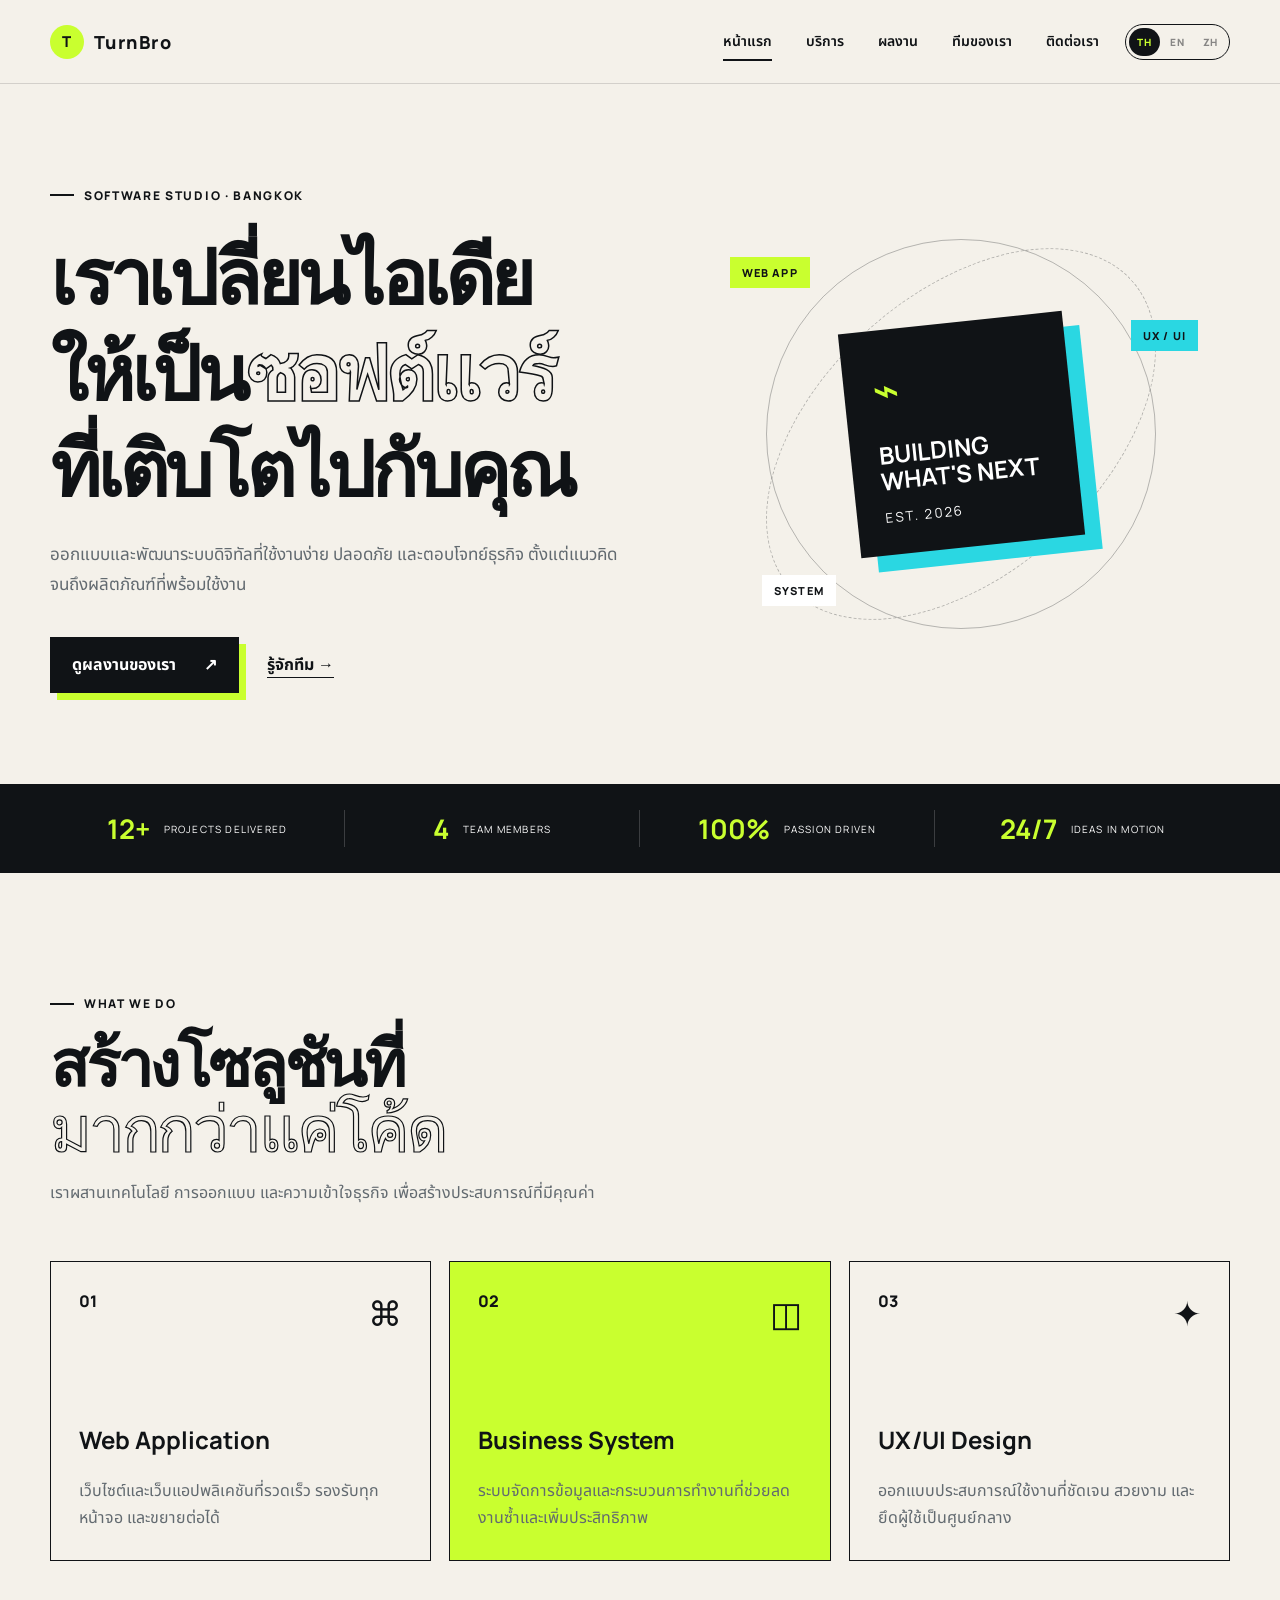
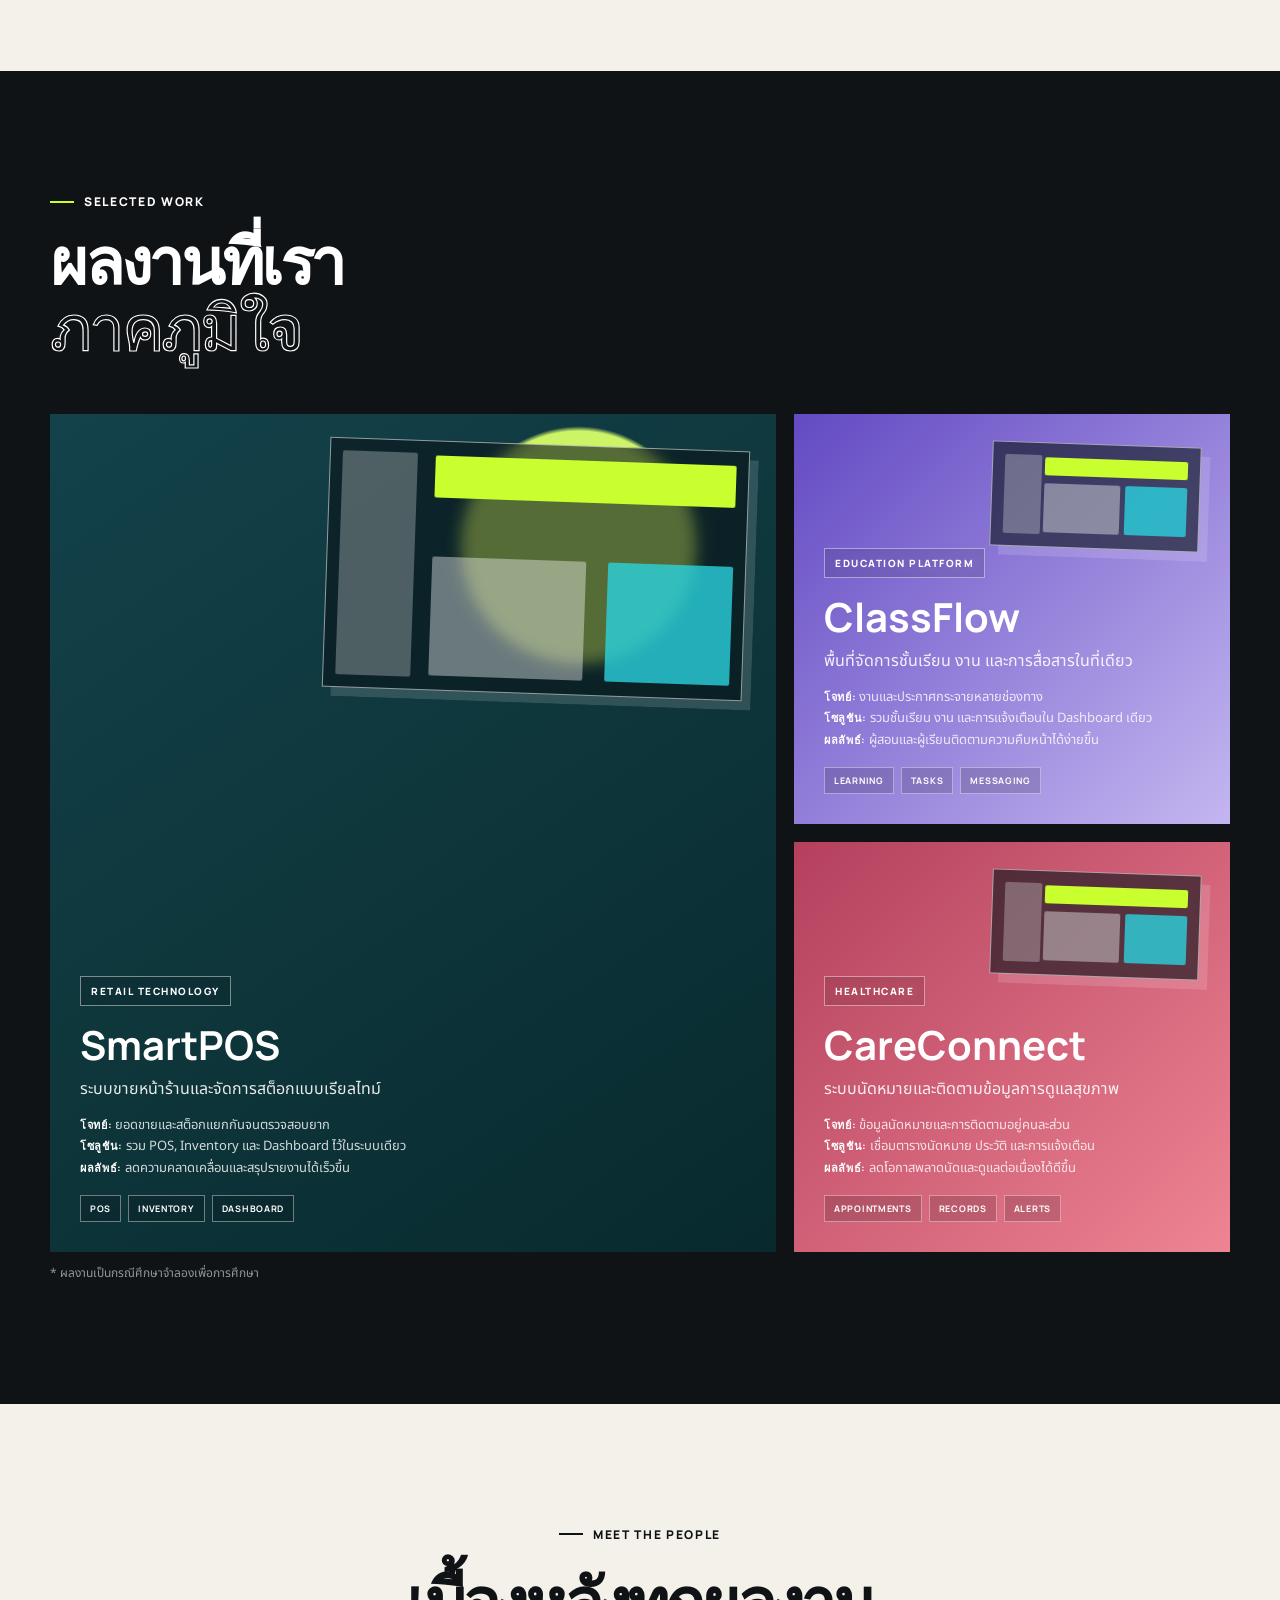
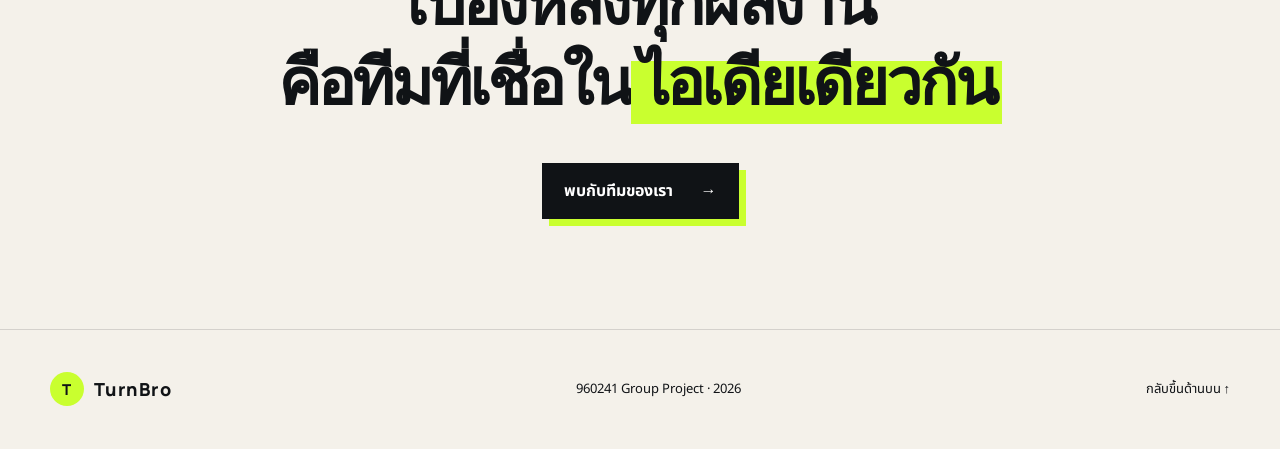
==== index.html @ d184235e "Expand company project case studies" ====
<!doctype html>
<html lang="th">
  <head>
    <meta charset="UTF-8">
    <meta name="viewport" content="width=device-width, initial-scale=1.0">
    <meta name="description" content="TurnBro Software บริษัทพัฒนาซอฟต์แวร์ที่เปลี่ยนไอเดียให้เป็นระบบที่ใช้งานได้จริง" data-i18n-content="home.metaDescription">
    <title>TurnBro Software | Digital solutions that work</title>
    <link rel="preconnect" href="https://fonts.googleapis.com">
    <link rel="preconnect" href="https://fonts.gstatic.com" crossorigin>
    <link href="https://fonts.googleapis.com/css2?family=Manrope:wght@400;600;700;800&family=Noto+Sans+Thai:wght@400;500;600;700&display=swap" rel="stylesheet">
    <link rel="stylesheet" href="css/style.css">
    <script src="js/script.js" defer></script>
  </head>
  <body>
    <header class="site-header">
      <a class="brand" href="index.html" aria-label="TurnBro Software หน้าแรก" data-i18n-aria-label="common.homeAria">
        <span class="brand-mark">T</span>
        <span>TurnBro</span>
      </a>
      <div class="header-actions">
        <nav id="site-nav" class="site-nav" aria-label="เมนูหลัก" data-i18n-aria-label="common.mainNav">
          <a class="active" href="index.html" data-i18n="common.home">หน้าแรก</a>
          <a href="#services" data-i18n="common.services">บริการ</a>
          <a href="#work" data-i18n="common.work">ผลงาน</a>
          <a href="team.html" data-i18n="common.team">ทีมของเรา</a>
          <a href="contact.html" data-i18n="common.contact">ติดต่อเรา</a>
        </nav>
        <div class="language-toggle" role="group" aria-label="เลือกภาษา" data-i18n-aria-label="common.chooseLanguage">
          <button type="button" data-language="th" aria-label="ภาษาไทย">TH</button><button type="button" data-language="en" aria-label="English">EN</button><button type="button" data-language="zh" aria-label="简体中文">ZH</button>
        </div>
        <button class="menu-button" type="button" aria-expanded="false" aria-controls="site-nav" data-i18n="common.menu">เมนู</button>
      </div>
    </header>

    <main>
      <section class="hero section-shell">
        <div class="hero-copy reveal">
          <p class="eyebrow"><span></span> SOFTWARE STUDIO · BANGKOK</p>
          <h1 data-i18n-html="home.heroTitle">เราเปลี่ยนไอเดีย<br>ให้เป็น<span>ซอฟต์แวร์</span><br>ที่เติบโตไปกับคุณ</h1>
          <p class="hero-description" data-i18n="home.heroDescription">ออกแบบและพัฒนาระบบดิจิทัลที่ใช้งานง่าย ปลอดภัย และตอบโจทย์ธุรกิจ ตั้งแต่แนวคิดจนถึงผลิตภัณฑ์ที่พร้อมใช้งาน</p>
          <div class="hero-actions">
            <a class="button primary" href="#work"><span data-i18n="home.viewWork">ดูผลงานของเรา</span> <span>↗</span></a>
            <a class="text-link" href="team.html"><span data-i18n="home.meetTeam">รู้จักทีม</span> <span>→</span></a>
          </div>
        </div>
        <div class="hero-visual reveal" aria-label="ภาพประกอบระบบดิจิทัล" data-i18n-aria-label="home.heroVisualAria">
          <div class="orbit orbit-one"></div>
          <div class="orbit orbit-two"></div>
          <div class="core-card">
            <span class="core-icon">⌁</span>
            <strong>BUILDING<br>WHAT'S NEXT</strong>
            <small>EST. 2026</small>
          </div>
          <span class="float-label label-one">WEB APP</span>
          <span class="float-label label-two">UX / UI</span>
          <span class="float-label label-three">SYSTEM</span>
        </div>
      </section>

      <section class="stats-bar" aria-label="สถิติบริษัท" data-i18n-aria-label="home.statsAria">
        <div><strong>12+</strong><span>PROJECTS DELIVERED</span></div>
        <div><strong>4</strong><span>TEAM MEMBERS</span></div>
        <div><strong>100%</strong><span>PASSION DRIVEN</span></div>
        <div><strong>24/7</strong><span>IDEAS IN MOTION</span></div>
      </section>

      <section id="services" class="services section-shell section-block">
        <div class="section-heading reveal">
          <p class="eyebrow"><span></span> WHAT WE DO</p>
          <h2 data-i18n-html="home.servicesTitle">สร้างโซลูชันที่<br><em>มากกว่าแค่โค้ด</em></h2>
          <p data-i18n="home.servicesDescription">เราผสานเทคโนโลยี การออกแบบ และความเข้าใจธุรกิจ เพื่อสร้างประสบการณ์ที่มีคุณค่า</p>
        </div>
        <div class="service-grid">
          <article class="service-card reveal">
            <span class="card-number">01</span><span class="card-icon">⌘</span>
            <h3>Web Application</h3>
            <p data-i18n="home.webAppDescription">เว็บไซต์และเว็บแอปพลิเคชันที่รวดเร็ว รองรับทุกหน้าจอ และขยายต่อได้</p>
          </article>
          <article class="service-card featured reveal">
            <span class="card-number">02</span><span class="card-icon">◫</span>
            <h3>Business System</h3>
            <p data-i18n="home.businessSystemDescription">ระบบจัดการข้อมูลและกระบวนการทำงานที่ช่วยลดงานซ้ำและเพิ่มประสิทธิภาพ</p>
          </article>
          <article class="service-card reveal">
            <span class="card-number">03</span><span class="card-icon">✦</span>
            <h3>UX/UI Design</h3>
            <p data-i18n="home.uxDescription">ออกแบบประสบการณ์ใช้งานที่ชัดเจน สวยงาม และยึดผู้ใช้เป็นศูนย์กลาง</p>
          </article>
        </div>
      </section>

      <section id="work" class="work-section section-block">
        <div class="section-shell">
          <div class="section-heading light reveal">
            <p class="eyebrow"><span></span> SELECTED WORK</p>
            <h2 data-i18n-html="home.workTitle">ผลงานที่เรา<br><em>ภาคภูมิใจ</em></h2>
          </div>
          <div class="project-grid">
            <article class="project-card project-pos reveal">
              <div class="project-mockup" aria-hidden="true"><span></span><span></span><span></span><span></span></div>
              <p class="project-kicker">RETAIL TECHNOLOGY</p>
              <h3>SmartPOS</h3>
              <p class="project-summary" data-i18n="home.smartPosDescription">ระบบขายหน้าร้านและจัดการสต็อกแบบเรียลไทม์</p>
              <p class="project-details" data-i18n-html="home.smartPosDetails"><strong>โจทย์:</strong> ยอดขายและสต็อกแยกกันจนตรวจสอบยาก<br><strong>โซลูชัน:</strong> รวม POS, Inventory และ Dashboard ไว้ในระบบเดียว<br><strong>ผลลัพธ์:</strong> ลดความคลาดเคลื่อนและสรุปรายงานได้เร็วขึ้น</p>
              <div class="project-tags"><span>POS</span><span>Inventory</span><span>Dashboard</span></div>
            </article>
            <article class="project-card project-school reveal">
              <div class="project-mockup" aria-hidden="true"><span></span><span></span><span></span><span></span></div>
              <p class="project-kicker">EDUCATION PLATFORM</p>
              <h3>ClassFlow</h3>
              <p class="project-summary" data-i18n="home.classFlowDescription">พื้นที่จัดการชั้นเรียน งาน และการสื่อสารในที่เดียว</p>
              <p class="project-details" data-i18n-html="home.classFlowDetails"><strong>โจทย์:</strong> งานและประกาศกระจายหลายช่องทาง<br><strong>โซลูชัน:</strong> รวมชั้นเรียน งาน และการแจ้งเตือนใน Dashboard เดียว<br><strong>ผลลัพธ์:</strong> ผู้สอนและผู้เรียนติดตามความคืบหน้าได้ง่ายขึ้น</p>
              <div class="project-tags"><span>Learning</span><span>Tasks</span><span>Messaging</span></div>
            </article>
            <article class="project-card project-health reveal">
              <div class="project-mockup" aria-hidden="true"><span></span><span></span><span></span><span></span></div>
              <p class="project-kicker">HEALTHCARE</p>
              <h3>CareConnect</h3>
              <p class="project-summary" data-i18n="home.careConnectDescription">ระบบนัดหมายและติดตามข้อมูลการดูแลสุขภาพ</p>
              <p class="project-details" data-i18n-html="home.careConnectDetails"><strong>โจทย์:</strong> ข้อมูลนัดหมายและการติดตามอยู่คนละส่วน<br><strong>โซลูชัน:</strong> เชื่อมตารางนัดหมาย ประวัติ และการแจ้งเตือน<br><strong>ผลลัพธ์:</strong> ลดโอกาสพลาดนัดและดูแลต่อเนื่องได้ดีขึ้น</p>
              <div class="project-tags"><span>Appointments</span><span>Records</span><span>Alerts</span></div>
            </article>
          </div>
          <p class="project-note" data-i18n="home.projectNote">* ผลงานเป็นกรณีศึกษาจำลองเพื่อการศึกษา</p>
        </div>
      </section>

      <section class="cta section-shell section-block reveal">
        <p class="eyebrow"><span></span> MEET THE PEOPLE</p>
        <h2 data-i18n-html="home.ctaTitle">เบื้องหลังทุกผลงาน<br>คือทีมที่เชื่อใน<span>ไอเดียเดียวกัน</span></h2>
        <a class="button primary" href="team.html"><span data-i18n="home.meetOurTeam">พบกับทีมของเรา</span> <span>→</span></a>
      </section>
    </main>

    <footer>
      <a class="brand" href="index.html"><span class="brand-mark">T</span><span>TurnBro</span></a>
      <p>960241 Group Project · 2026</p>
      <a href="#top" data-i18n="common.backToTop">กลับขึ้นด้านบน ↑</a>
    </footer>
  </body>
</html>
---- css/style.css ----
:root {
  --ink: #101316;
  --muted: #626a70;
  --paper: #f4f1ea;
  --white: #fff;
  --lime: #c9ff2f;
  --cyan: #2ad7e2;
  --line: rgba(16, 19, 22, .14);
  --display: "Manrope", sans-serif;
  --thai: "Noto Sans Thai", sans-serif;
  --chinese: "PingFang SC", "Microsoft YaHei", "Noto Sans SC", sans-serif;
}

* { box-sizing: border-box; }
html { scroll-behavior: smooth; }
body { margin: 0; color: var(--ink); background: var(--paper); font-family: var(--thai); }
html[lang="en"] body { font-family: var(--display); }
html[lang="zh-CN"] body { font-family: var(--chinese); }
a { color: inherit; text-decoration: none; }
.section-shell { width: min(1180px, calc(100% - 48px)); margin-inline: auto; }
.section-block { padding-block: 110px; }

.site-header { min-height: 84px; padding: 0 max(24px, calc((100vw - 1180px) / 2)); display: flex; align-items: center; justify-content: space-between; border-bottom: 1px solid var(--line); background: rgba(244,241,234,.88); position: sticky; top: 0; z-index: 20; backdrop-filter: blur(14px); }
.brand { display: inline-flex; align-items: center; gap: 10px; font-family: var(--display); font-size: 18px; font-weight: 800; letter-spacing: .08em; }
.brand-mark { width: 34px; height: 34px; display: grid; place-items: center; color: var(--ink); background: var(--lime); border-radius: 50%; font-size: 15px; }
.header-actions { display: flex; align-items: center; gap: 26px; }
.site-nav { display: flex; gap: 34px; font-size: 14px; font-weight: 600; }
.site-nav a { position: relative; }
.site-nav a::after { content: ""; position: absolute; left: 0; right: 100%; bottom: -9px; height: 2px; background: var(--ink); transition: .25s; }
.site-nav a:hover::after, .site-nav a.active::after { right: 0; }
.menu-button { display: none; border: 1px solid var(--ink); background: transparent; padding: 8px 14px; font: inherit; }
.language-toggle { padding: 3px; display: inline-flex; align-items: center; gap: 2px; border: 1px solid var(--ink); border-radius: 999px; background: transparent; color: var(--ink); font: 800 10px var(--display); letter-spacing: .06em; }
.language-toggle button { min-width: 31px; padding: 7px 8px; border: 0; border-radius: 999px; background: transparent; color: inherit; cursor: pointer; font: inherit; letter-spacing: inherit; opacity: .48; transition: background-color .2s ease, color .2s ease, opacity .2s ease; }
.language-toggle button:hover { opacity: .8; }
.language-toggle button.active { background: var(--ink); color: var(--lime); opacity: 1; }
.language-toggle button:focus-visible { outline: 3px solid var(--cyan); outline-offset: 2px; }

.hero { min-height: 700px; display: grid; grid-template-columns: 1.05fr .95fr; align-items: center; gap: 48px; }
.eyebrow { display: flex; align-items: center; gap: 10px; font-family: var(--display); font-size: 12px; font-weight: 800; letter-spacing: .14em; }
.eyebrow > span { width: 24px; height: 2px; background: var(--ink); }
.eyebrow > b { font-weight: inherit; }
.hero h1, .page-hero h1, .profile-intro h1 { margin: 24px 0; font-family: var(--display); font-size: clamp(50px, 6vw, 82px); line-height: .98; letter-spacing: -.055em; }
.hero h1, .contact-hero h1 { line-height: 1.25; }
.hero h1 span, .profile-intro h1 span { color: transparent; -webkit-text-stroke: 1.5px var(--ink); }
.hero-description { max-width: 610px; color: var(--muted); font-size: 17px; line-height: 1.8; }
.hero-actions { margin-top: 36px; display: flex; align-items: center; gap: 28px; }
.button { display: inline-flex; align-items: center; gap: 28px; padding: 16px 22px; font-weight: 700; }
.button.primary { background: var(--ink); color: var(--white); box-shadow: 7px 7px 0 var(--lime); }
.button.primary:hover { transform: translate(3px, 3px); box-shadow: 4px 4px 0 var(--lime); }
.text-link { font-weight: 700; border-bottom: 1px solid var(--ink); }

.hero-visual { height: 520px; position: relative; display: grid; place-items: center; overflow: hidden; }
.orbit { position: absolute; border: 1px solid rgba(16,19,22,.28); border-radius: 50%; }
.orbit-one { width: 390px; height: 390px; animation: spin 20s linear infinite; }
.orbit-two { width: 280px; height: 460px; transform: rotate(48deg); border-style: dashed; }
.core-card { width: 225px; aspect-ratio: 1; padding: 28px; display: flex; flex-direction: column; justify-content: space-between; background: var(--ink); color: var(--white); transform: rotate(-6deg); box-shadow: 16px 16px 0 var(--cyan); }
.core-card strong { font-family: var(--display); font-size: 24px; line-height: 1.05; }
.core-card small { font-family: var(--display); letter-spacing: .15em; }
.core-icon { color: var(--lime); font-size: 45px; }
.float-label { position: absolute; padding: 8px 12px; background: var(--lime); font-family: var(--display); font-size: 11px; font-weight: 800; letter-spacing: .1em; }
.label-one { top: 16%; left: 7%; }.label-two { right: 6%; top: 28%; background: var(--cyan); }.label-three { left: 13%; bottom: 17%; background: var(--white); }
@keyframes spin { to { transform: rotate(360deg); } }

.stats-bar { padding: 26px max(24px, calc((100vw - 1180px) / 2)); display: grid; grid-template-columns: repeat(4, 1fr); color: var(--white); background: var(--ink); }
.stats-bar div { display: flex; align-items: center; gap: 14px; border-right: 1px solid rgba(255,255,255,.18); justify-content: center; }
.stats-bar div:last-child { border: 0; }
.stats-bar strong { color: var(--lime); font-family: var(--display); font-size: 27px; }
.stats-bar span { font-family: var(--display); font-size: 10px; letter-spacing: .12em; }

.section-heading { max-width: 650px; }
.section-heading h2, .cta h2 { margin: 18px 0; font-family: var(--display); font-size: clamp(40px, 5vw, 64px); line-height: 1.02; letter-spacing: -.05em; }
.section-heading h2 em, .page-hero h1 em { font-weight: 400; font-style: normal; color: transparent; -webkit-text-stroke: 1.2px var(--ink); }
.section-heading > p:last-child { color: var(--muted); line-height: 1.8; }
.service-grid { margin-top: 54px; display: grid; grid-template-columns: repeat(3, 1fr); gap: 18px; }
.service-card { min-height: 300px; padding: 28px; border: 1px solid var(--ink); display: grid; grid-template-columns: 1fr auto; align-content: space-between; transition: .25s; }
.service-card:hover { transform: translateY(-8px); box-shadow: 8px 8px 0 var(--ink); }
.service-card.featured { background: var(--lime); }
.service-card h3 { grid-column: 1 / -1; margin: 70px 0 0; font-family: var(--display); font-size: 24px; }
.service-card p { grid-column: 1 / -1; margin: 10px 0 0; color: var(--muted); line-height: 1.7; }
.card-number { font-family: var(--display); font-weight: 800; }.card-icon { font-size: 34px; }

.work-section { background: var(--ink); color: var(--white); }
.section-heading.light .eyebrow > span { background: var(--lime); }
.section-heading.light h2 em { -webkit-text-stroke-color: var(--white); }
.project-grid { margin-top: 55px; display: grid; grid-template-columns: 1.25fr .75fr; gap: 18px; }
.project-card { --spot-x: 50%; --spot-y: 50%; min-height: 410px; padding: 30px; position: relative; overflow: hidden; display: flex; flex-direction: column; justify-content: flex-end; isolation: isolate; transform-style: preserve-3d; will-change: transform; box-shadow: 0 0 0 rgba(0,0,0,0); }
.project-card::before { content: ""; position: absolute; inset: -7%; z-index: -2; opacity: .95; background-size: 125% 125%; background-position: 50% 50%; animation: project-artwork 9s ease-in-out infinite alternate; transition: filter .45s ease, opacity .45s ease; }
.project-card::after { content: ""; position: absolute; inset: 0; z-index: -1; pointer-events: none; opacity: 0; background: radial-gradient(circle at var(--spot-x) var(--spot-y), rgba(255,255,255,.5) 0, rgba(255,255,255,.18) 12%, transparent 34%); mix-blend-mode: screen; transition: opacity .35s ease; }
.project-card:hover { box-shadow: 0 26px 60px rgba(0,0,0,.32); }
.project-card:hover::before { filter: saturate(1.25) contrast(1.06); opacity: 1; }
.project-card:hover::after { opacity: 1; }
.project-card > * { position: relative; z-index: 1; transform: translateZ(36px); transition: transform .45s cubic-bezier(.2,.8,.2,1), letter-spacing .45s ease, opacity .45s ease; }
.project-card:hover > .project-kicker { transform: translate3d(0,-8px,42px); }
.project-card:hover > h3 { transform: translate3d(0,-7px,52px); letter-spacing: -.035em; text-shadow: 0 10px 28px rgba(0,0,0,.28); }
.project-card:hover > .project-summary, .project-card:hover > .project-details, .project-card:hover > .project-tags { transform: translate3d(0,-5px,40px); opacity: 1; }
.project-pos { grid-row: span 2; min-height: 838px; }.project-pos::before { background: radial-gradient(circle at 70% 20%, #d8ff6b 0 12%, transparent 12.5%), linear-gradient(145deg, #164750, #082a2d); }
.project-school::before { background: linear-gradient(135deg, #6145c9, #d5c6ff); }.project-health::before { background: linear-gradient(135deg, #b93d5d, #ff8f9e); }
.project-school::before { animation-delay: -3s; }.project-health::before { animation-delay: -6s; }
.project-kicker { width: max-content; padding: 7px 10px; margin: 0 0 7px; font-family: var(--display); font-size: 10px; font-weight: 800; letter-spacing: .15em; border: 1px solid rgba(255,255,255,.45); background: rgba(0,0,0,.13); backdrop-filter: blur(8px); }
.project-card h3 { margin: 4px 0; font-family: var(--display); font-size: 40px; }
.project-summary { max-width: 540px; margin: 0; opacity: .9; line-height: 1.65; }
.project-details { max-width: 560px; margin: 12px 0 0; color: rgba(255,255,255,.82); font-size: 13px; line-height: 1.65; }
.project-details strong { color: var(--white); font-family: var(--display); font-size: 11px; letter-spacing: .06em; text-transform: uppercase; }
.project-tags { display: flex; flex-wrap: wrap; gap: 7px; margin-top: 16px; }
.project-tags span { padding: 6px 9px; border: 1px solid rgba(255,255,255,.4); background: rgba(0,0,0,.14); font: 700 9px var(--display); letter-spacing: .08em; text-transform: uppercase; }
.project-mockup { position: absolute; top: 30px; right: 30px; width: min(48%, 220px); height: 105px; border: 1px solid rgba(255,255,255,.55); background: rgba(8,18,24,.62); box-shadow: 9px 9px 0 rgba(255,255,255,.14); backdrop-filter: blur(8px); transform: translateZ(18px) rotate(2deg); }
.project-pos .project-mockup { width: min(72%, 420px); height: 250px; }
.project-mockup span { position: absolute; display: block; border-radius: 2px; background: rgba(255,255,255,.78); }
.project-mockup span:nth-child(1) { inset: 12px auto 12px 12px; width: 18%; opacity: .35; }
.project-mockup span:nth-child(2) { top: 14px; left: 25%; right: 12px; height: 17%; background: var(--lime); }
.project-mockup span:nth-child(3) { left: 25%; right: 38%; bottom: 14px; height: 48%; opacity: .5; }
.project-mockup span:nth-child(4) { right: 12px; bottom: 14px; width: 30%; height: 48%; background: var(--cyan); opacity: .78; }
@keyframes project-artwork { 0% { background-position: 42% 44%; } 100% { background-position: 58% 56%; } }
.project-note { color: rgba(255,255,255,.55); font-size: 12px; }

.cta { text-align: center; }.cta .eyebrow { justify-content: center; }.cta h2 { line-height: 1.25; }.cta h2 span { padding-inline: 7px; background: linear-gradient(to top, var(--lime) 0 72%, transparent 72%); color: var(--ink); box-decoration-break: clone; -webkit-box-decoration-break: clone; }.cta .button { margin-top: 24px; }
footer { min-height: 120px; padding: 30px max(24px, calc((100vw - 1180px) / 2)); display: flex; align-items: center; justify-content: space-between; border-top: 1px solid var(--line); font-size: 13px; }

.page-hero { padding-block: 110px 65px; }.page-hero h1 { max-width: 900px; }.page-hero > p:last-child { max-width: 650px; color: var(--muted); font-size: 18px; line-height: 1.8; }
.team-grid { padding-top: 20px; display: grid; grid-template-columns: repeat(2, 1fr); gap: 24px; }
.member-card { padding: 22px 22px 30px; border: 1px solid var(--ink); }.member-avatar { height: 340px; margin-bottom: 26px; display: grid; place-items: center; overflow: hidden; background: var(--cyan); }.member-avatar span { font-family: var(--display); font-size: 100px; font-weight: 800; color: rgba(16,19,22,.7); }.avatar-two { background: var(--lime); }.avatar-three { background: #ff8ca4; }.avatar-four { background: #a994ff; }
.member-card > p { font-family: var(--display); font-size: 10px; font-weight: 800; letter-spacing: .13em; }.member-card h2 { margin: 7px 0; font-family: var(--display); font-size: 30px; }.member-card > span { display: block; color: var(--muted); }.member-card > a { margin-top: 24px; display: flex; justify-content: space-between; border-top: 1px solid var(--line); padding-top: 18px; font-weight: 700; }.member-card small { margin-top: 24px; display: block; color: var(--muted); }

.profile-hero { min-height: 660px; display: grid; grid-template-columns: .8fr 1.2fr; gap: 70px; align-items: center; }.profile-photo { height: 480px; display: grid; place-items: center; align-content: center; gap: 20px; background: var(--lime); border: 1px solid var(--ink); box-shadow: 12px 12px 0 var(--ink); }.profile-photo span { font-family: var(--display); font-size: 150px; font-weight: 800; }.profile-photo small { color: var(--muted); }.profile-intro h1 { margin-bottom: 8px; }.profile-intro h2 { font-family: var(--display); }.profile-intro > p { color: var(--muted); line-height: 1.8; }.skill-list { display: flex; flex-wrap: wrap; gap: 8px; margin-top: 24px; }.skill-list span { padding: 7px 12px; border: 1px solid var(--ink); font: 700 11px var(--display); }
.profile-content { display: grid; grid-template-columns: repeat(2, 1fr); gap: 20px; }.info-block { padding: 34px; border: 1px solid var(--ink); }.info-block.wide { grid-column: 1 / -1; }.info-block h2 { font: 700 32px var(--display); }.info-block > p:last-child { color: var(--muted); line-height: 1.8; }.timeline { padding: 0; list-style: none; }.timeline li { padding: 16px 0; display: flex; flex-direction: column; border-bottom: 1px solid var(--line); }.timeline span { color: var(--muted); }.mini-projects { display: grid; grid-template-columns: 1fr 1fr; gap: 14px; }.mini-projects > div { padding: 24px; background: var(--white); }.mini-projects strong { color: var(--muted); }.mini-projects h3 { font: 700 22px var(--display); }

.contact-grid { padding-top: 20px; display: grid; grid-template-columns: .85fr 1.15fr; gap: 24px; align-items: stretch; }
.contact-grid .info-block { display: flex; flex-direction: column; }
.contact-info .contact-map { margin-top: auto; }
.contact-list { padding: 0; margin: 22px 0 0; list-style: none; }
.contact-list li { padding: 16px 0; display: flex; flex-direction: column; gap: 4px; border-bottom: 1px solid var(--line); }
.contact-list li b { font-family: var(--display); font-size: 11px; font-weight: 800; letter-spacing: .1em; text-transform: uppercase; }
.contact-list li span { color: var(--muted); line-height: 1.7; }
.contact-map { margin-top: 22px; height: 260px; border: 1px solid var(--ink); overflow: hidden; }
.contact-map iframe { width: 100%; height: 100%; border: 0; filter: grayscale(.15) contrast(1.05); }
.contact-form { margin-top: 22px; display: grid; gap: 16px; }
.contact-form label { display: grid; gap: 8px; font: 700 12px var(--display); letter-spacing: .04em; }
.contact-form input, .contact-form textarea { padding: 12px 14px; border: 1px solid var(--ink); background: var(--white); color: var(--ink); font: 400 15px var(--thai); resize: vertical; }
.contact-form input:focus, .contact-form textarea:focus { outline: 3px solid var(--cyan); outline-offset: 1px; }
.contact-form .button { justify-self: start; border: 0; cursor: pointer; }
.contact-form-note { margin-top: 16px; color: var(--muted); font-size: 12px; }

.reveal { opacity: 0; transform: translateY(18px); transition: opacity .65s ease, transform .65s ease; }.reveal.visible { opacity: 1; transform: none; }
.project-card.reveal.visible { transition: transform .16s ease-out, box-shadow .45s ease, opacity .65s ease; }
@media (prefers-reduced-motion: reduce) { html { scroll-behavior: auto; }.reveal { opacity: 1; transform: none; transition: none; }.orbit, .project-card::before { animation: none; }.project-card, .project-card > * { transform: none !important; transition: none; } }

@media (hover: none), (pointer: coarse) {
  .project-card::after { display: none; }
  .project-card:hover { box-shadow: none; }
  .project-card > * { transform: none; }
}

@media (max-width: 820px) {
  .section-shell { width: min(100% - 30px, 620px); }.section-block { padding-block: 75px; }
  .header-actions { gap: 10px; }.menu-button { display: block; }.site-nav:not(.always-visible) { display: none; position: absolute; top: 84px; left: 0; right: 0; padding: 24px; flex-direction: column; background: var(--paper); border-bottom: 1px solid var(--ink); }.site-nav.open { display: flex; }
  .hero { padding-block: 70px; grid-template-columns: 1fr; }.hero-visual { height: 430px; }.hero h1 { font-size: clamp(47px, 13vw, 70px); }
  .stats-bar { grid-template-columns: 1fr 1fr; gap: 24px 0; }.stats-bar div:nth-child(2) { border: 0; }
  .service-grid, .project-grid, .team-grid, .profile-content, .contact-grid { grid-template-columns: 1fr; }.project-pos { grid-row: auto; min-height: 620px; }.info-block.wide { grid-column: auto; }
  .profile-hero { padding-block: 60px; grid-template-columns: 1fr; gap: 45px; }.profile-photo { height: 400px; }.mini-projects { grid-template-columns: 1fr; }
  footer { gap: 24px; flex-direction: column; text-align: center; }
}

@media (max-width: 500px) {
  .site-header { min-height: 72px; }.site-nav:not(.always-visible) { top: 72px; }.always-visible a { font-size: 12px; }.language-toggle button { min-width: 27px; padding: 6px; }.site-header .brand > span:last-child { display: none; }
  .hero-actions { align-items: flex-start; flex-direction: column; }.hero-visual { height: 360px; }.orbit-one { width: 300px; height: 300px; }.orbit-two { width: 200px; height: 350px; }.core-card { width: 180px; }
  .stats-bar { grid-template-columns: 1fr; }.stats-bar div { border-right: 0; border-bottom: 1px solid rgba(255,255,255,.16); padding-bottom: 16px; }.stats-bar div:last-child { border: 0; }
  .member-avatar { height: 270px; }.profile-photo { height: 340px; }.project-card { padding: 24px; }.project-mockup { top: 24px; right: 24px; }.project-pos .project-mockup { width: calc(100% - 48px); height: 190px; }
}
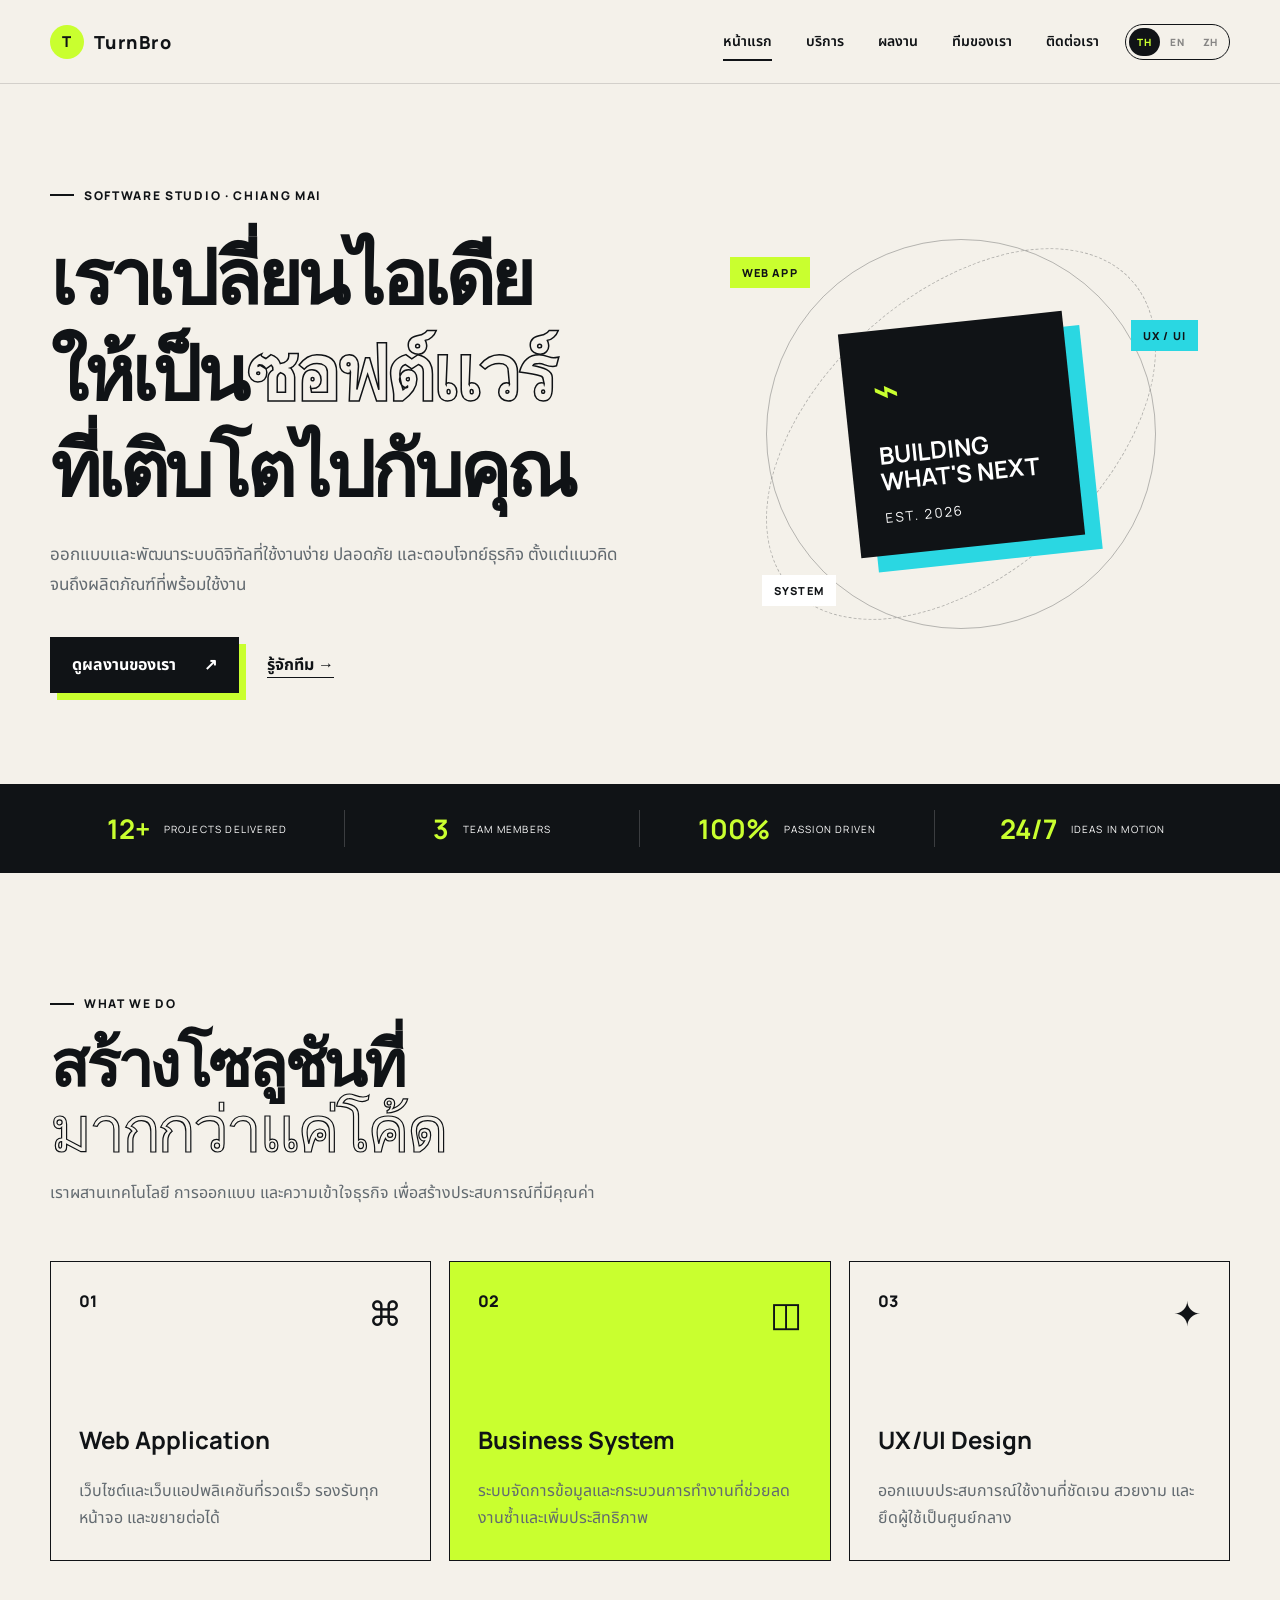
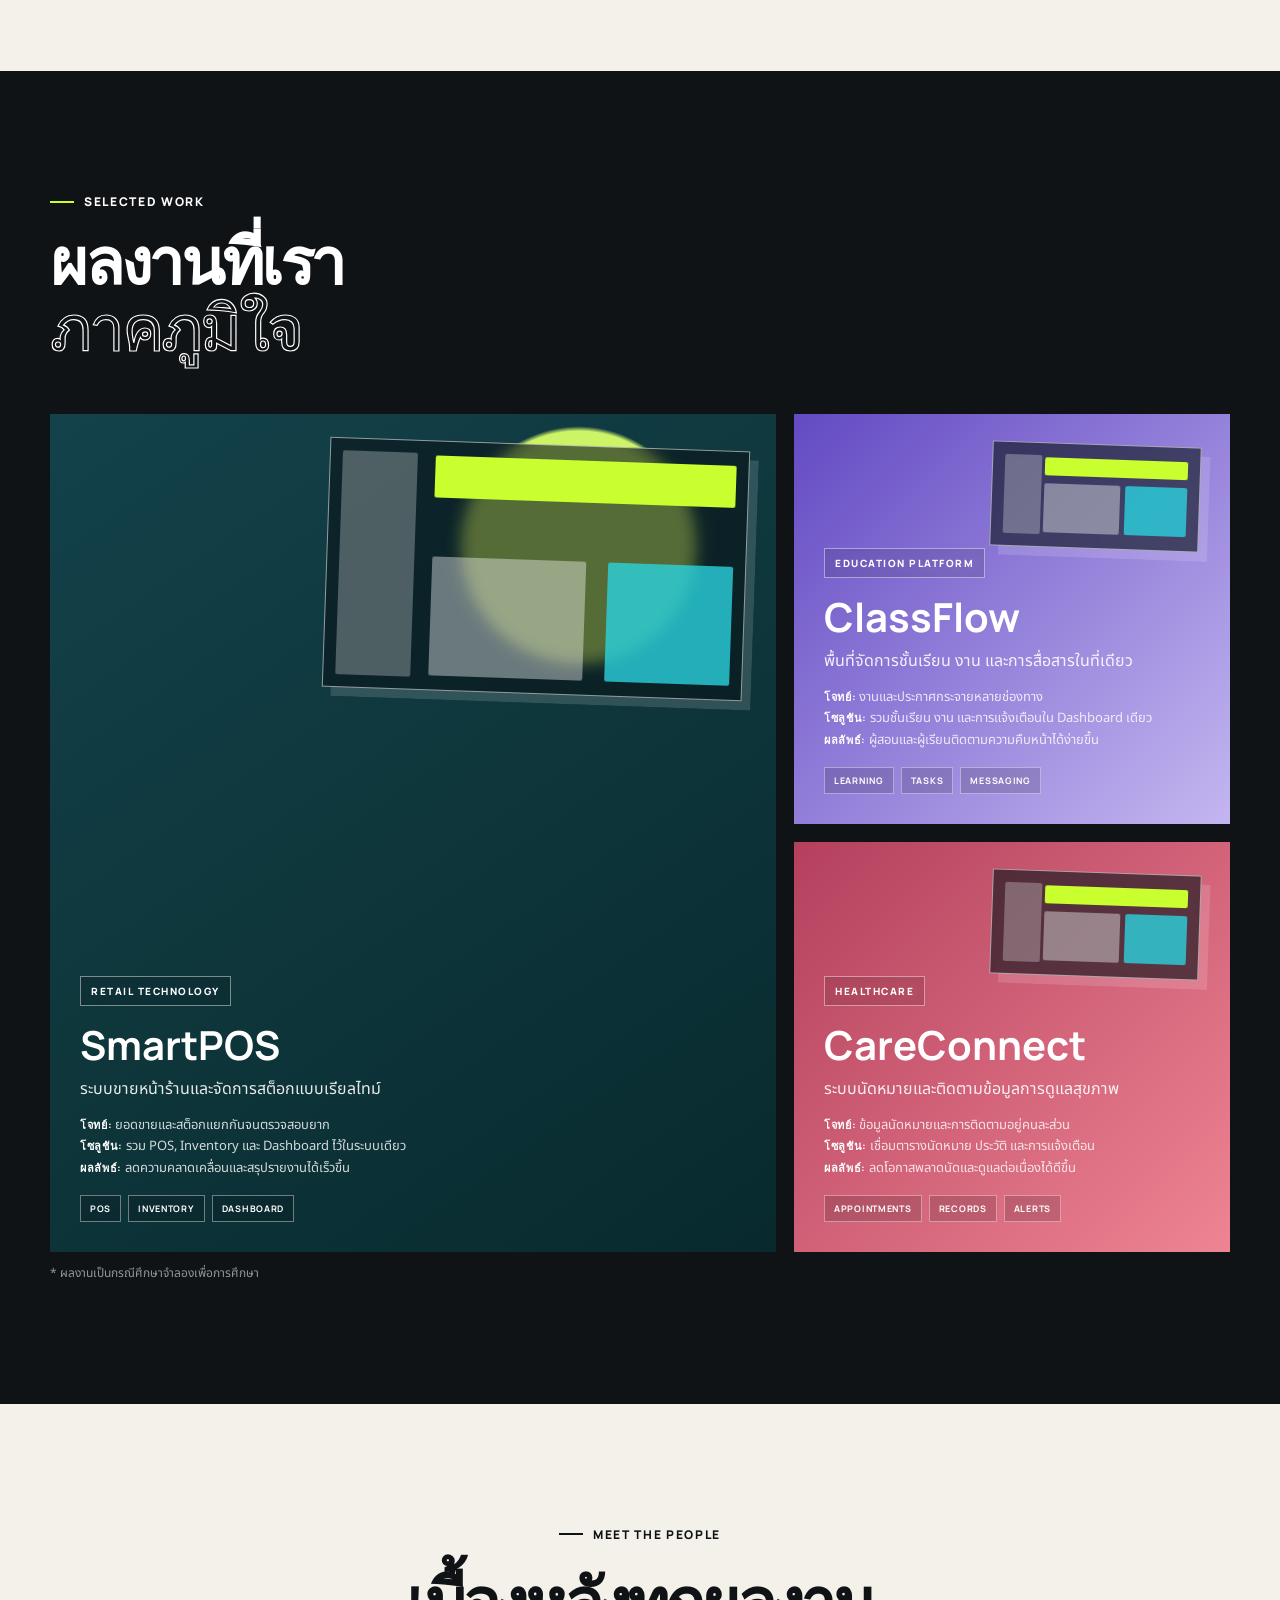
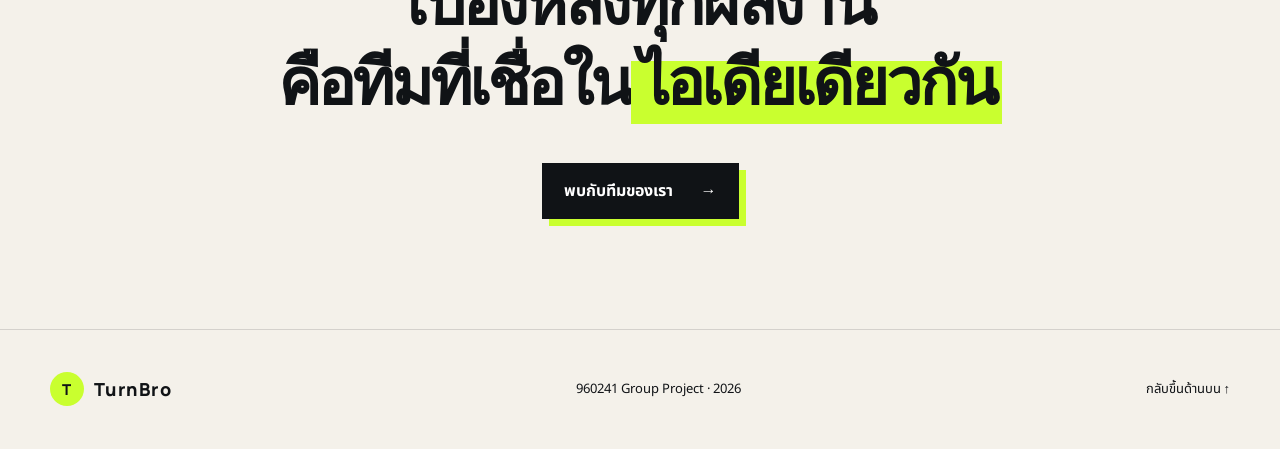
==== commit ac336839: "Align company details and navigation" ====
--- a/index.html
+++ b/index.html
@@ -11,7 +11,7 @@
     <link rel="stylesheet" href="css/style.css">
     <script src="js/script.js" defer></script>
   </head>
-  <body>
+  <body id="top">
     <header class="site-header">
       <a class="brand" href="index.html" aria-label="TurnBro Software หน้าแรก" data-i18n-aria-label="common.homeAria">
         <span class="brand-mark">T</span>
@@ -35,7 +35,7 @@
     <main>
       <section class="hero section-shell">
         <div class="hero-copy reveal">
-          <p class="eyebrow"><span></span> SOFTWARE STUDIO · BANGKOK</p>
+          <p class="eyebrow"><span></span> SOFTWARE STUDIO · CHIANG MAI</p>
           <h1 data-i18n-html="home.heroTitle">เราเปลี่ยนไอเดีย<br>ให้เป็น<span>ซอฟต์แวร์</span><br>ที่เติบโตไปกับคุณ</h1>
           <p class="hero-description" data-i18n="home.heroDescription">ออกแบบและพัฒนาระบบดิจิทัลที่ใช้งานง่าย ปลอดภัย และตอบโจทย์ธุรกิจ ตั้งแต่แนวคิดจนถึงผลิตภัณฑ์ที่พร้อมใช้งาน</p>
           <div class="hero-actions">
@@ -59,7 +59,7 @@
 
       <section class="stats-bar" aria-label="สถิติบริษัท" data-i18n-aria-label="home.statsAria">
         <div><strong>12+</strong><span>PROJECTS DELIVERED</span></div>
-        <div><strong>4</strong><span>TEAM MEMBERS</span></div>
+        <div><strong>3</strong><span>TEAM MEMBERS</span></div>
         <div><strong>100%</strong><span>PASSION DRIVEN</span></div>
         <div><strong>24/7</strong><span>IDEAS IN MOTION</span></div>
       </section>
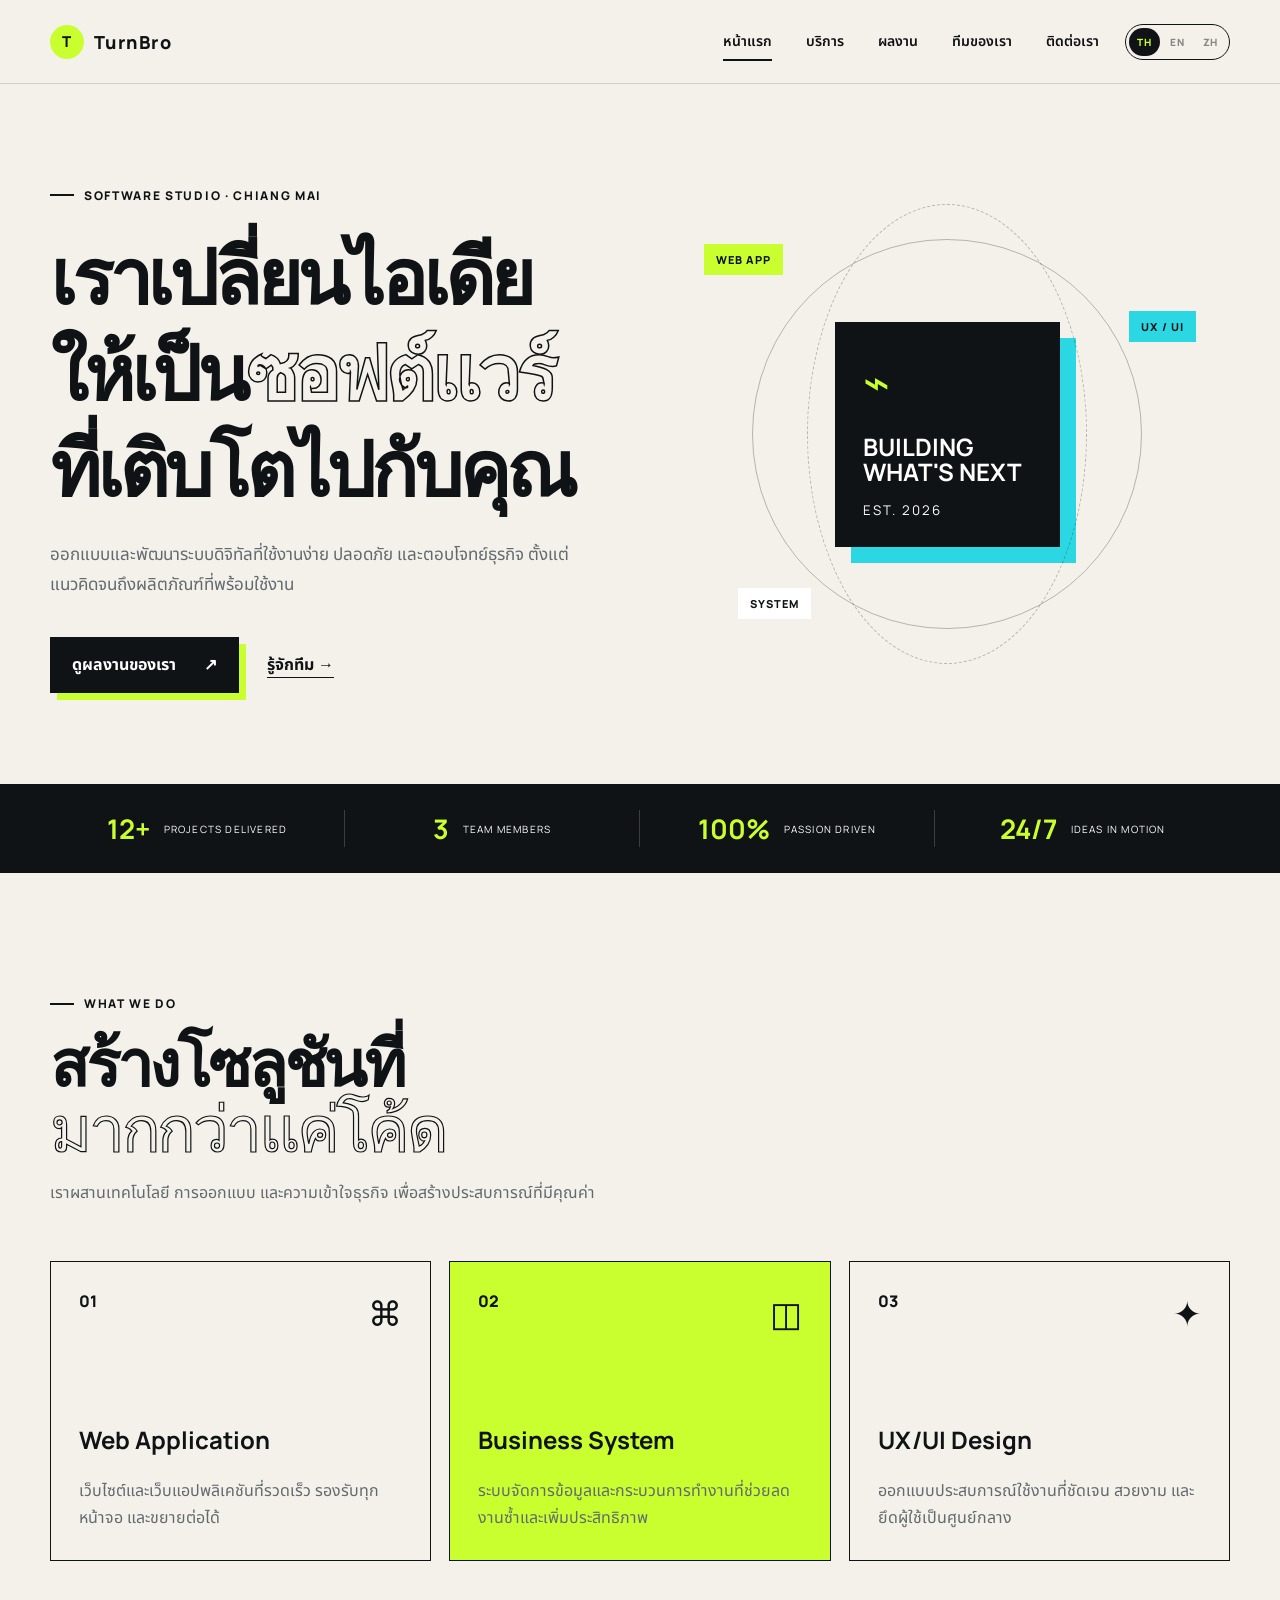
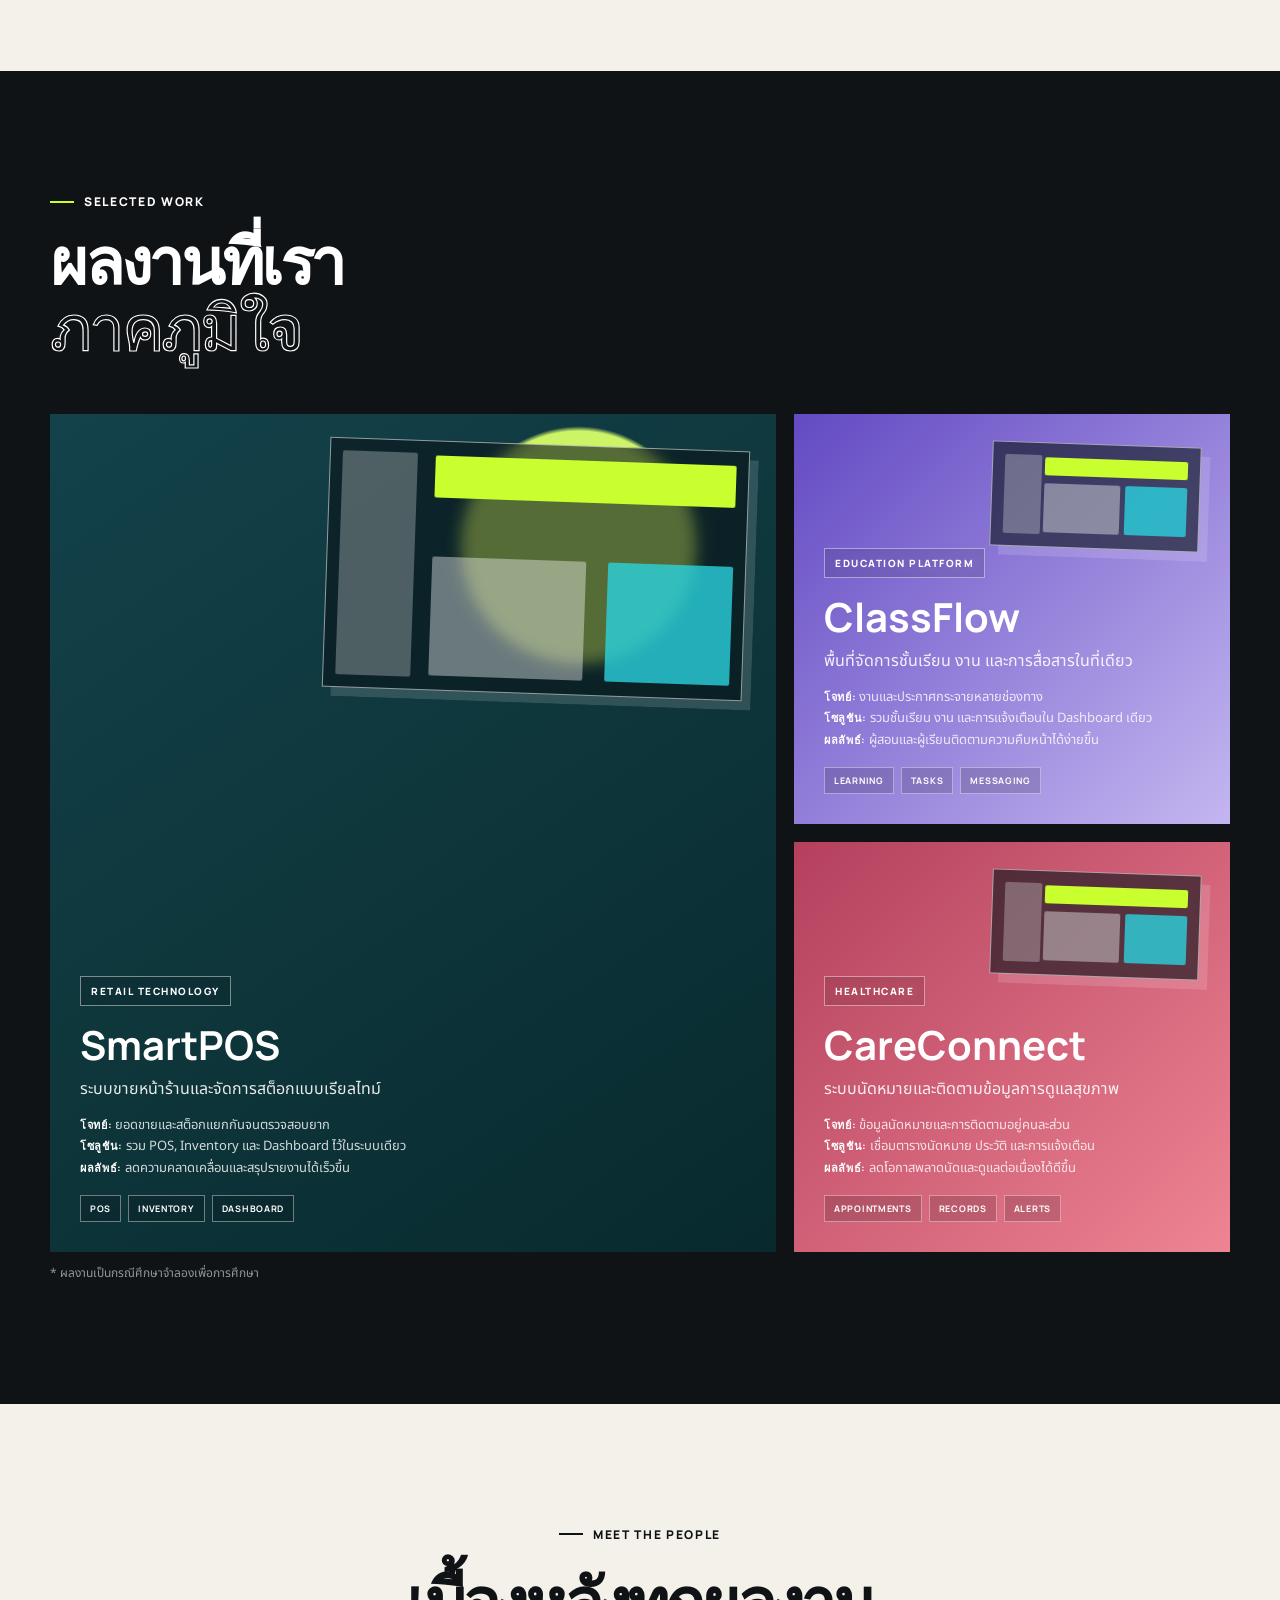
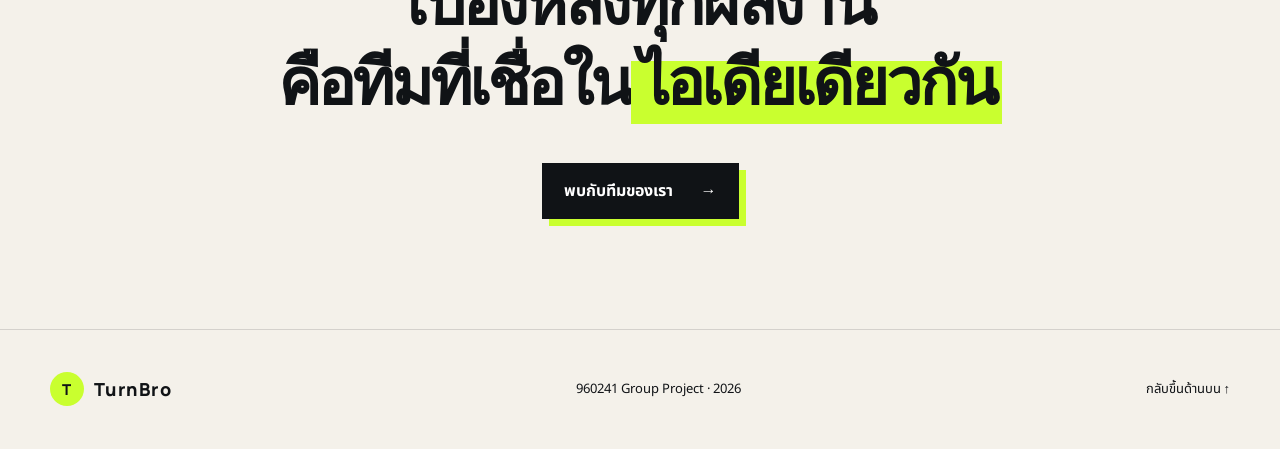
==== commit 9f5f7d5d: "Add service detail pages for Web Application, Business System, UX/UI Design" ====
--- a/index.html
+++ b/index.html
@@ -71,21 +71,21 @@
           <p data-i18n="home.servicesDescription">เราผสานเทคโนโลยี การออกแบบ และความเข้าใจธุรกิจ เพื่อสร้างประสบการณ์ที่มีคุณค่า</p>
         </div>
         <div class="service-grid">
-          <article class="service-card reveal">
+          <a class="service-card reveal" href="web-application.html">
             <span class="card-number">01</span><span class="card-icon">⌘</span>
             <h3>Web Application</h3>
             <p data-i18n="home.webAppDescription">เว็บไซต์และเว็บแอปพลิเคชันที่รวดเร็ว รองรับทุกหน้าจอ และขยายต่อได้</p>
-          </article>
-          <article class="service-card featured reveal">
+          </a>
+          <a class="service-card featured reveal" href="business-system.html">
             <span class="card-number">02</span><span class="card-icon">◫</span>
             <h3>Business System</h3>
             <p data-i18n="home.businessSystemDescription">ระบบจัดการข้อมูลและกระบวนการทำงานที่ช่วยลดงานซ้ำและเพิ่มประสิทธิภาพ</p>
-          </article>
-          <article class="service-card reveal">
+          </a>
+          <a class="service-card reveal" href="ux-ui-design.html">
             <span class="card-number">03</span><span class="card-icon">✦</span>
             <h3>UX/UI Design</h3>
             <p data-i18n="home.uxDescription">ออกแบบประสบการณ์ใช้งานที่ชัดเจน สวยงาม และยึดผู้ใช้เป็นศูนย์กลาง</p>
-          </article>
+          </a>
         </div>
       </section>
 
--- a/css/style.css
+++ b/css/style.css
@@ -35,7 +35,7 @@
 .language-toggle button.active { background: var(--ink); color: var(--lime); opacity: 1; }
 .language-toggle button:focus-visible { outline: 3px solid var(--cyan); outline-offset: 2px; }
 
-.hero { min-height: 700px; display: grid; grid-template-columns: 1.05fr .95fr; align-items: center; gap: 48px; }
+.hero { min-height: 700px; display: grid; grid-template-columns: 1fr 1fr; align-items: center; gap: 48px; }
 .eyebrow { display: flex; align-items: center; gap: 10px; font-family: var(--display); font-size: 12px; font-weight: 800; letter-spacing: .14em; }
 .eyebrow > span { width: 24px; height: 2px; background: var(--ink); }
 .eyebrow > b { font-weight: inherit; }
@@ -49,17 +49,19 @@
 .button.primary:hover { transform: translate(3px, 3px); box-shadow: 4px 4px 0 var(--lime); }
 .text-link { font-weight: 700; border-bottom: 1px solid var(--ink); }
 
-.hero-visual { height: 520px; position: relative; display: grid; place-items: center; overflow: hidden; }
+.hero-visual { height: 560px; position: relative; display: grid; place-items: center; overflow: hidden; }
 .orbit { position: absolute; border: 1px solid rgba(16,19,22,.28); border-radius: 50%; }
 .orbit-one { width: 390px; height: 390px; animation: spin 20s linear infinite; }
-.orbit-two { width: 280px; height: 460px; transform: rotate(48deg); border-style: dashed; }
-.core-card { width: 225px; aspect-ratio: 1; padding: 28px; display: flex; flex-direction: column; justify-content: space-between; background: var(--ink); color: var(--white); transform: rotate(-6deg); box-shadow: 16px 16px 0 var(--cyan); }
+.orbit-two { width: 280px; height: 460px; border-style: dashed; animation: spin-reverse 32s linear infinite; }
+.core-card { width: 225px; aspect-ratio: 1; padding: 28px; display: flex; flex-direction: column; justify-content: space-between; background: var(--ink); color: var(--white); box-shadow: 16px 16px 0 var(--cyan); animation: card-sway 6s ease-in-out infinite; }
 .core-card strong { font-family: var(--display); font-size: 24px; line-height: 1.05; }
 .core-card small { font-family: var(--display); letter-spacing: .15em; }
 .core-icon { color: var(--lime); font-size: 45px; }
 .float-label { position: absolute; padding: 8px 12px; background: var(--lime); font-family: var(--display); font-size: 11px; font-weight: 800; letter-spacing: .1em; }
 .label-one { top: 16%; left: 7%; }.label-two { right: 6%; top: 28%; background: var(--cyan); }.label-three { left: 13%; bottom: 17%; background: var(--white); }
 @keyframes spin { to { transform: rotate(360deg); } }
+@keyframes spin-reverse { from { transform: rotate(48deg); } to { transform: rotate(-312deg); } }
+@keyframes card-sway { 0%, 100% { transform: rotate(-6deg); } 50% { transform: rotate(-2deg); } }
 
 .stats-bar { padding: 26px max(24px, calc((100vw - 1180px) / 2)); display: grid; grid-template-columns: repeat(4, 1fr); color: var(--white); background: var(--ink); }
 .stats-bar div { display: flex; align-items: center; gap: 14px; border-right: 1px solid rgba(255,255,255,.18); justify-content: center; }
@@ -72,9 +74,14 @@
 .section-heading h2 em, .page-hero h1 em { font-weight: 400; font-style: normal; color: transparent; -webkit-text-stroke: 1.2px var(--ink); }
 .section-heading > p:last-child { color: var(--muted); line-height: 1.8; }
 .service-grid { margin-top: 54px; display: grid; grid-template-columns: repeat(3, 1fr); gap: 18px; }
-.service-card { min-height: 300px; padding: 28px; border: 1px solid var(--ink); display: grid; grid-template-columns: 1fr auto; align-content: space-between; transition: .25s; }
+.service-card { position: relative; z-index: 0; min-height: 300px; padding: 28px; border: 1px solid var(--ink); display: grid; grid-template-columns: 1fr auto; align-content: space-between; overflow: hidden; transition: .25s; }
 .service-card:hover { transform: translateY(-8px); box-shadow: 8px 8px 0 var(--ink); }
 .service-card.featured { background: var(--lime); }
+.service-card:not(.featured)::before { content: ""; position: absolute; inset: 0; z-index: -1; opacity: 0; background: linear-gradient(120deg, #4285f4, #a24fd6, #e2618f, #ff8a3d, #4285f4); background-size: 300% 300%; animation: gemini-gradient-shift 6s ease-in-out infinite; transition: opacity .3s ease; }
+.service-card:not(.featured):hover { box-shadow: 8px 8px 0 #a24fd6; color: var(--white); }
+.service-card:not(.featured):hover::before { opacity: 1; }
+.service-card:not(.featured):hover h3, .service-card:not(.featured):hover p, .service-card:not(.featured):hover .card-number { color: var(--white); }
+@keyframes gemini-gradient-shift { 0% { background-position: 0% 50%; } 50% { background-position: 100% 50%; } 100% { background-position: 0% 50%; } }
 .service-card h3 { grid-column: 1 / -1; margin: 70px 0 0; font-family: var(--display); font-size: 24px; }
 .service-card p { grid-column: 1 / -1; margin: 10px 0 0; color: var(--muted); line-height: 1.7; }
 .card-number { font-family: var(--display); font-weight: 800; }.card-icon { font-size: 34px; }
@@ -119,6 +126,11 @@
 .page-hero { padding-block: 110px 65px; }.page-hero h1 { max-width: 900px; }.page-hero > p:last-child { max-width: 650px; color: var(--muted); font-size: 18px; line-height: 1.8; }
 .team-grid { padding-top: 20px; display: grid; grid-template-columns: repeat(2, 1fr); gap: 24px; }
 .member-card { padding: 22px 22px 30px; border: 1px solid var(--ink); }.member-avatar { height: 340px; margin-bottom: 26px; display: grid; place-items: center; overflow: hidden; background: var(--cyan); }.member-avatar span { font-family: var(--display); font-size: 100px; font-weight: 800; color: rgba(16,19,22,.7); }.avatar-two { background: var(--lime); }.avatar-three { background: #ff8ca4; }.avatar-four { background: #a994ff; }
+.avatar-animated { background: linear-gradient(120deg, #daffea, #e8ffe7, #fdffe4, #fff1e5, #ffe4e4, #ffe4fb, #f5e4ff, #e4f0ff, #e4faff, #dcffe4); background-size: 300% 300%; animation: avatar-gradient-shift 10s ease-in-out infinite; }
+.avatar-animated span { color: rgba(16,19,22,.55); text-shadow: 0 2px 18px rgba(255,255,255,.6); }
+.member-avatar img { width: 100%; height: 100%; object-fit: cover; }
+@keyframes avatar-gradient-shift { 0% { background-position: 0% 50%; } 50% { background-position: 100% 50%; } 100% { background-position: 0% 50%; } }
+@media (prefers-reduced-motion: reduce) { .avatar-animated { animation: none; } }
 .member-card > p { font-family: var(--display); font-size: 10px; font-weight: 800; letter-spacing: .13em; }.member-card h2 { margin: 7px 0; font-family: var(--display); font-size: 30px; }.member-card > span { display: block; color: var(--muted); }.member-card > a { margin-top: 24px; display: flex; justify-content: space-between; border-top: 1px solid var(--line); padding-top: 18px; font-weight: 700; }.member-card small { margin-top: 24px; display: block; color: var(--muted); }
 
 .profile-hero { min-height: 660px; display: grid; grid-template-columns: .8fr 1.2fr; gap: 70px; align-items: center; }.profile-photo { height: 480px; display: grid; place-items: center; align-content: center; gap: 20px; background: var(--lime); border: 1px solid var(--ink); box-shadow: 12px 12px 0 var(--ink); }.profile-photo span { font-family: var(--display); font-size: 150px; font-weight: 800; }.profile-photo small { color: var(--muted); }.profile-intro h1 { margin-bottom: 8px; }.profile-intro h2 { font-family: var(--display); }.profile-intro > p { color: var(--muted); line-height: 1.8; }.skill-list { display: flex; flex-wrap: wrap; gap: 8px; margin-top: 24px; }.skill-list span { padding: 7px 12px; border: 1px solid var(--ink); font: 700 11px var(--display); }
@@ -142,7 +154,7 @@
 
 .reveal { opacity: 0; transform: translateY(18px); transition: opacity .65s ease, transform .65s ease; }.reveal.visible { opacity: 1; transform: none; }
 .project-card.reveal.visible { transition: transform .16s ease-out, box-shadow .45s ease, opacity .65s ease; }
-@media (prefers-reduced-motion: reduce) { html { scroll-behavior: auto; }.reveal { opacity: 1; transform: none; transition: none; }.orbit, .project-card::before { animation: none; }.project-card, .project-card > * { transform: none !important; transition: none; } }
+@media (prefers-reduced-motion: reduce) { html { scroll-behavior: auto; }.reveal { opacity: 1; transform: none; transition: none; }.orbit, .core-card, .project-card::before, .service-card::before { animation: none; }.orbit-two { transform: rotate(48deg); }.core-card { transform: rotate(-6deg); }.project-card, .project-card > * { transform: none !important; transition: none; } }
 
 @media (hover: none), (pointer: coarse) {
   .project-card::after { display: none; }
@@ -153,7 +165,7 @@
 @media (max-width: 820px) {
   .section-shell { width: min(100% - 30px, 620px); }.section-block { padding-block: 75px; }
   .header-actions { gap: 10px; }.menu-button { display: block; }.site-nav:not(.always-visible) { display: none; position: absolute; top: 84px; left: 0; right: 0; padding: 24px; flex-direction: column; background: var(--paper); border-bottom: 1px solid var(--ink); }.site-nav.open { display: flex; }
-  .hero { padding-block: 70px; grid-template-columns: 1fr; }.hero-visual { height: 430px; }.hero h1 { font-size: clamp(47px, 13vw, 70px); }
+  .hero { padding-block: 70px; grid-template-columns: 1fr; }.hero-visual { height: 560px; }.hero h1 { font-size: clamp(47px, 13vw, 70px); }
   .stats-bar { grid-template-columns: 1fr 1fr; gap: 24px 0; }.stats-bar div:nth-child(2) { border: 0; }
   .service-grid, .project-grid, .team-grid, .profile-content, .contact-grid { grid-template-columns: 1fr; }.project-pos { grid-row: auto; min-height: 620px; }.info-block.wide { grid-column: auto; }
   .profile-hero { padding-block: 60px; grid-template-columns: 1fr; gap: 45px; }.profile-photo { height: 400px; }.mini-projects { grid-template-columns: 1fr; }
@@ -162,7 +174,7 @@
 
 @media (max-width: 500px) {
   .site-header { min-height: 72px; }.site-nav:not(.always-visible) { top: 72px; }.always-visible a { font-size: 12px; }.language-toggle button { min-width: 27px; padding: 6px; }.site-header .brand > span:last-child { display: none; }
-  .hero-actions { align-items: flex-start; flex-direction: column; }.hero-visual { height: 360px; }.orbit-one { width: 300px; height: 300px; }.orbit-two { width: 200px; height: 350px; }.core-card { width: 180px; }
+  .hero-actions { align-items: flex-start; flex-direction: column; }.hero-visual { height: 380px; }.orbit-one { width: 260px; height: 260px; }.orbit-two { width: 170px; height: 290px; }.core-card { width: 180px; }
   .stats-bar { grid-template-columns: 1fr; }.stats-bar div { border-right: 0; border-bottom: 1px solid rgba(255,255,255,.16); padding-bottom: 16px; }.stats-bar div:last-child { border: 0; }
   .member-avatar { height: 270px; }.profile-photo { height: 340px; }.project-card { padding: 24px; }.project-mockup { top: 24px; right: 24px; }.project-pos .project-mockup { width: calc(100% - 48px); height: 190px; }
 }
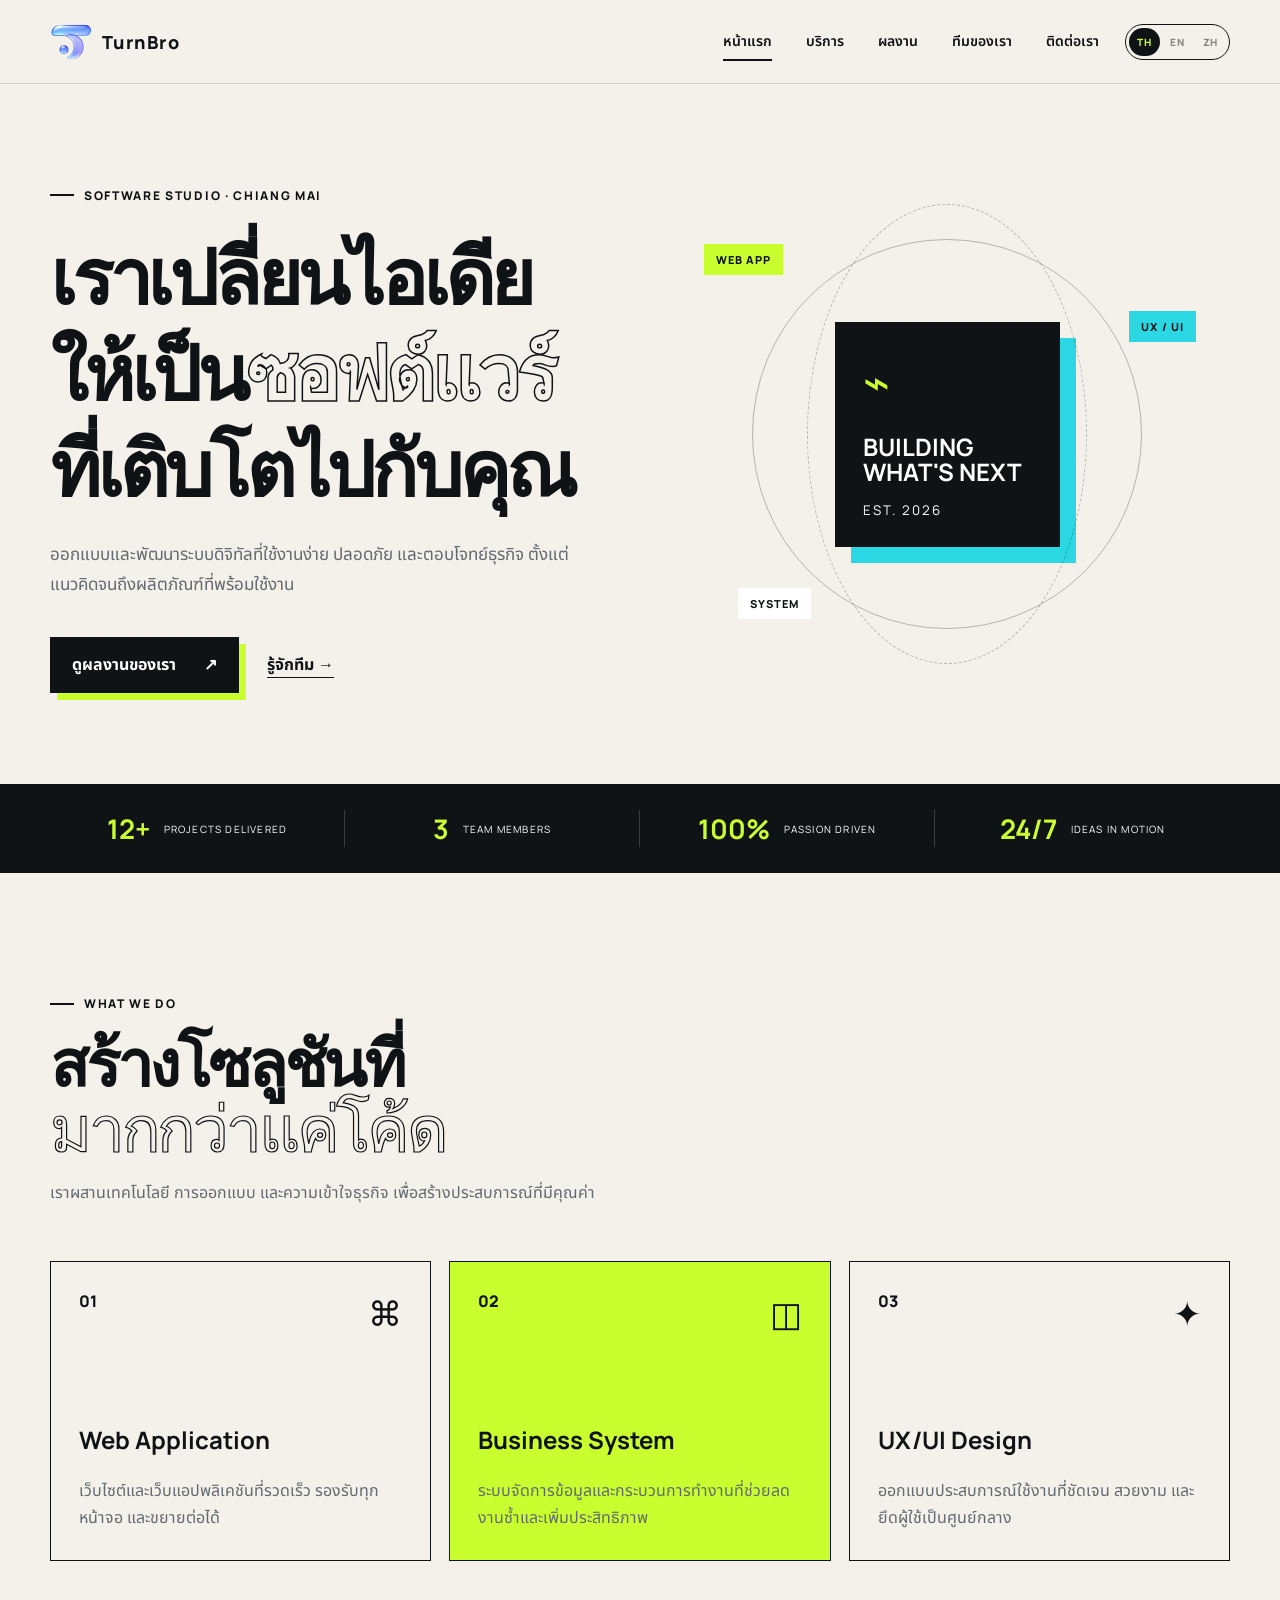
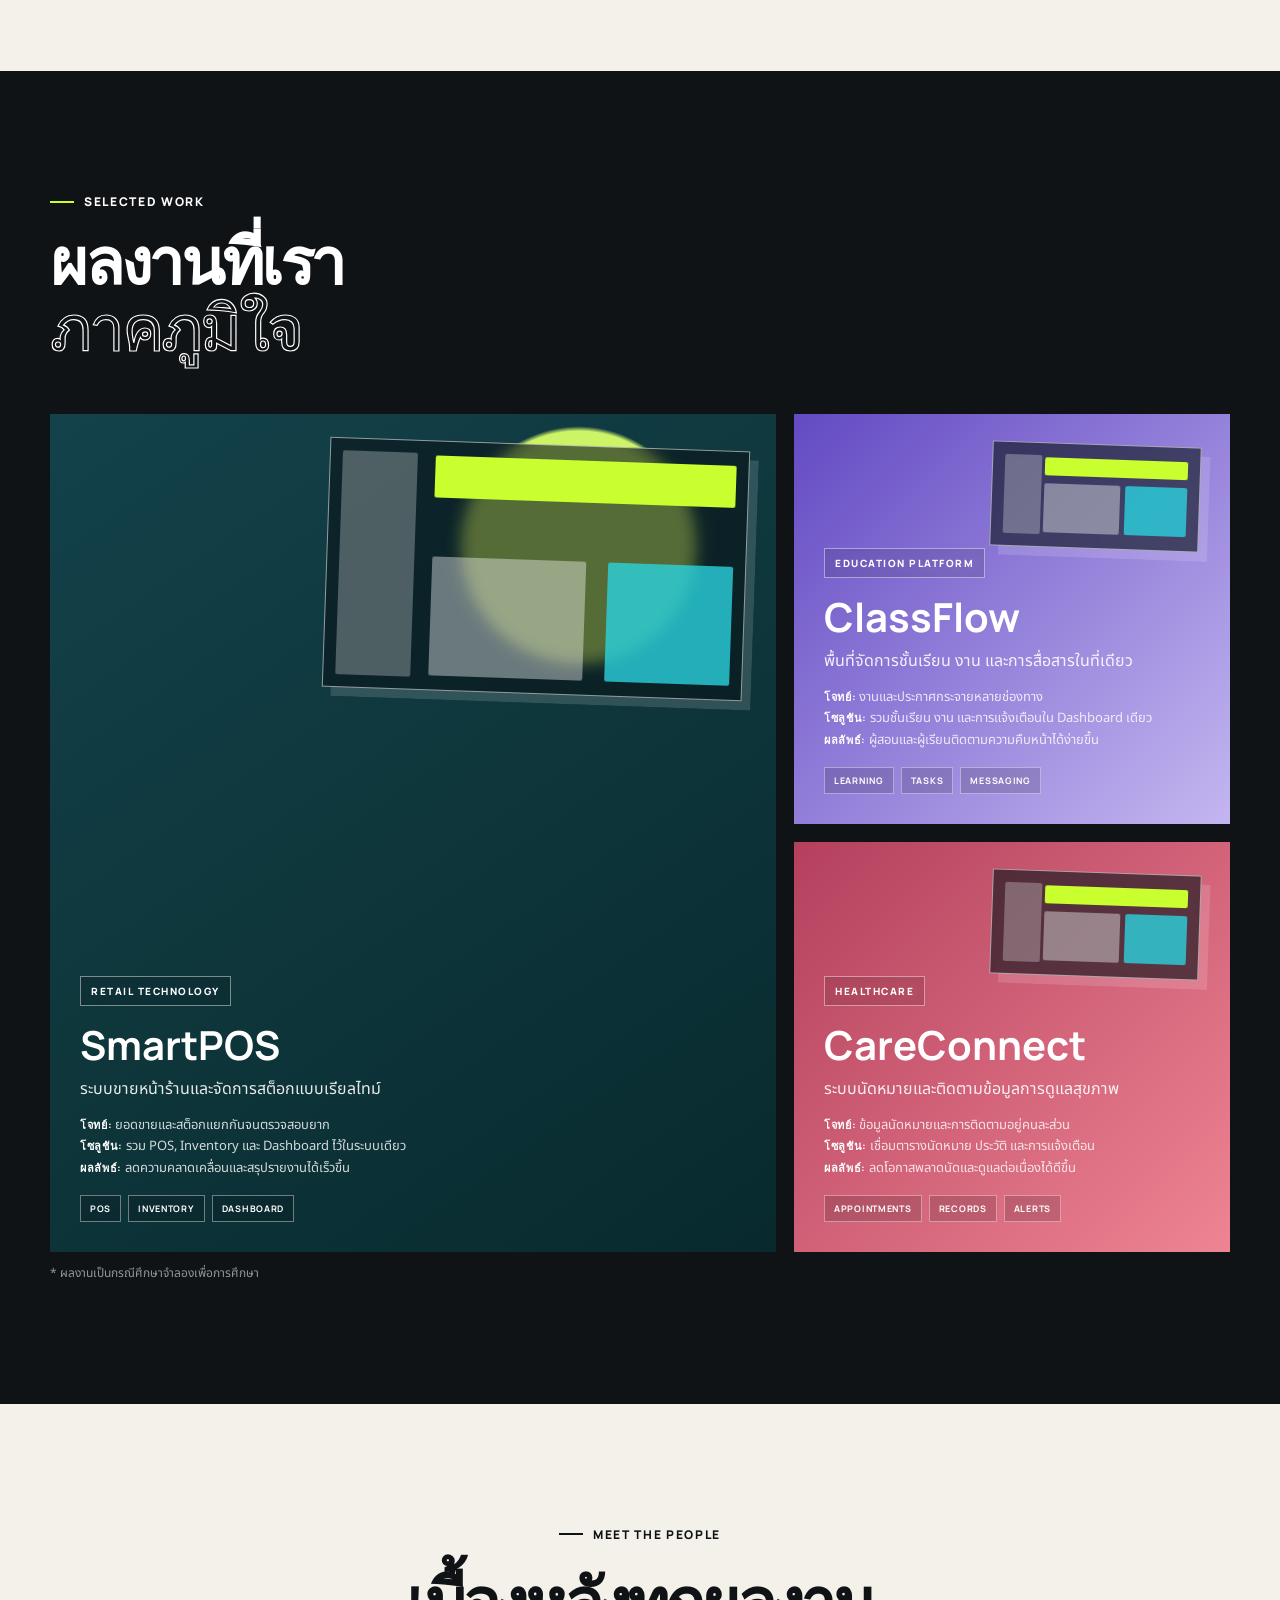
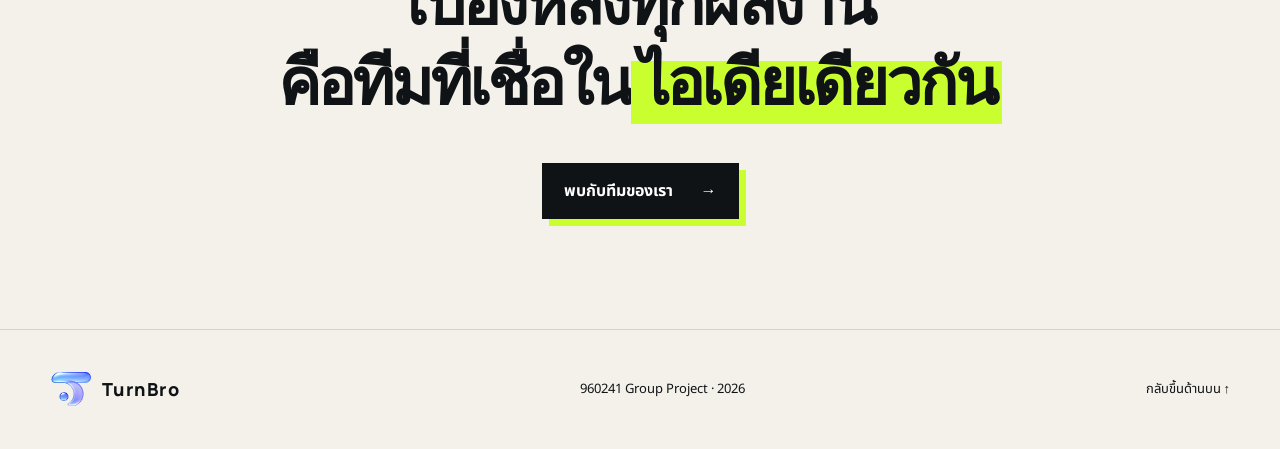
==== commit 000930b6: "add logo" ====
--- a/index.html
+++ b/index.html
@@ -14,7 +14,7 @@
   <body id="top">
     <header class="site-header">
       <a class="brand" href="index.html" aria-label="TurnBro Software หน้าแรก" data-i18n-aria-label="common.homeAria">
-        <span class="brand-mark">T</span>
+        <img class="brand-logo" src="asset/image/logo.png" alt="">
         <span>TurnBro</span>
       </a>
       <div class="header-actions">
@@ -133,7 +133,7 @@
     </main>
 
     <footer>
-      <a class="brand" href="index.html"><span class="brand-mark">T</span><span>TurnBro</span></a>
+      <a class="brand" href="index.html" aria-label="TurnBro home"><img class="brand-logo" src="asset/image/logo.png" alt=""><span>TurnBro</span></a>
       <p>960241 Group Project · 2026</p>
       <a href="#top" data-i18n="common.backToTop">กลับขึ้นด้านบน ↑</a>
     </footer>
--- a/css/style.css
+++ b/css/style.css
@@ -22,7 +22,7 @@
 
 .site-header { min-height: 84px; padding: 0 max(24px, calc((100vw - 1180px) / 2)); display: flex; align-items: center; justify-content: space-between; border-bottom: 1px solid var(--line); background: rgba(244,241,234,.88); position: sticky; top: 0; z-index: 20; backdrop-filter: blur(14px); }
 .brand { display: inline-flex; align-items: center; gap: 10px; font-family: var(--display); font-size: 18px; font-weight: 800; letter-spacing: .08em; }
-.brand-mark { width: 34px; height: 34px; display: grid; place-items: center; color: var(--ink); background: var(--lime); border-radius: 50%; font-size: 15px; }
+.brand-logo { width: 42px; height: 42px; display: block; object-fit: contain; }
 .header-actions { display: flex; align-items: center; gap: 26px; }
 .site-nav { display: flex; gap: 34px; font-size: 14px; font-weight: 600; }
 .site-nav a { position: relative; }
@@ -74,14 +74,11 @@
 .section-heading h2 em, .page-hero h1 em { font-weight: 400; font-style: normal; color: transparent; -webkit-text-stroke: 1.2px var(--ink); }
 .section-heading > p:last-child { color: var(--muted); line-height: 1.8; }
 .service-grid { margin-top: 54px; display: grid; grid-template-columns: repeat(3, 1fr); gap: 18px; }
-.service-card { position: relative; z-index: 0; min-height: 300px; padding: 28px; border: 1px solid var(--ink); display: grid; grid-template-columns: 1fr auto; align-content: space-between; overflow: hidden; transition: .25s; }
-.service-card:hover { transform: translateY(-8px); box-shadow: 8px 8px 0 var(--ink); }
+.service-card { position: relative; z-index: 0; min-height: 300px; padding: 28px; border: 1px solid var(--ink); display: grid; grid-template-columns: 1fr auto; align-content: space-between; overflow: hidden; transition: transform .25s ease, background-color .25s ease, color .25s ease, box-shadow .25s ease; }
+.service-card:hover { transform: translateY(-8px); background: var(--ink); color: var(--white); box-shadow: 8px 8px 0 var(--lime); }
 .service-card.featured { background: var(--lime); }
-.service-card:not(.featured)::before { content: ""; position: absolute; inset: 0; z-index: -1; opacity: 0; background: linear-gradient(120deg, #4285f4, #a24fd6, #e2618f, #ff8a3d, #4285f4); background-size: 300% 300%; animation: gemini-gradient-shift 6s ease-in-out infinite; transition: opacity .3s ease; }
-.service-card:not(.featured):hover { box-shadow: 8px 8px 0 #a24fd6; color: var(--white); }
-.service-card:not(.featured):hover::before { opacity: 1; }
-.service-card:not(.featured):hover h3, .service-card:not(.featured):hover p, .service-card:not(.featured):hover .card-number { color: var(--white); }
-@keyframes gemini-gradient-shift { 0% { background-position: 0% 50%; } 50% { background-position: 100% 50%; } 100% { background-position: 0% 50%; } }
+.service-card.featured:hover { background: var(--ink); }
+.service-card:hover h3, .service-card:hover p, .service-card:hover .card-number, .service-card:hover .card-icon { color: var(--white); }
 .service-card h3 { grid-column: 1 / -1; margin: 70px 0 0; font-family: var(--display); font-size: 24px; }
 .service-card p { grid-column: 1 / -1; margin: 10px 0 0; color: var(--muted); line-height: 1.7; }
 .card-number { font-family: var(--display); font-weight: 800; }.card-icon { font-size: 34px; }
@@ -124,14 +121,16 @@
 footer { min-height: 120px; padding: 30px max(24px, calc((100vw - 1180px) / 2)); display: flex; align-items: center; justify-content: space-between; border-top: 1px solid var(--line); font-size: 13px; }
 
 .page-hero { padding-block: 110px 65px; }.page-hero h1 { max-width: 900px; }.page-hero > p:last-child { max-width: 650px; color: var(--muted); font-size: 18px; line-height: 1.8; }
-.team-grid { padding-top: 20px; display: grid; grid-template-columns: repeat(2, 1fr); gap: 24px; }
-.member-card { padding: 22px 22px 30px; border: 1px solid var(--ink); }.member-avatar { height: 340px; margin-bottom: 26px; display: grid; place-items: center; overflow: hidden; background: var(--cyan); }.member-avatar span { font-family: var(--display); font-size: 100px; font-weight: 800; color: rgba(16,19,22,.7); }.avatar-two { background: var(--lime); }.avatar-three { background: #ff8ca4; }.avatar-four { background: #a994ff; }
+.team-grid { padding-top: 20px; display: flex; align-items: stretch; gap: 24px; }
+.team-grid > .member-card { flex: 1 1 0; min-width: 0; }
+.member-card { padding: 22px 22px 30px; border: 1px solid var(--ink); display: flex; flex-direction: column; }.member-avatar { height: 340px; margin-bottom: 26px; display: grid; place-items: center; overflow: hidden; background: var(--cyan); flex-shrink: 0; }.member-avatar span { font-family: var(--display); font-size: 100px; font-weight: 800; color: rgba(16,19,22,.7); }.avatar-two { background: var(--lime); }.avatar-three { background: #ff8ca4; }.avatar-four { background: #a994ff; }
 .avatar-animated { background: linear-gradient(120deg, #daffea, #e8ffe7, #fdffe4, #fff1e5, #ffe4e4, #ffe4fb, #f5e4ff, #e4f0ff, #e4faff, #dcffe4); background-size: 300% 300%; animation: avatar-gradient-shift 10s ease-in-out infinite; }
 .avatar-animated span { color: rgba(16,19,22,.55); text-shadow: 0 2px 18px rgba(255,255,255,.6); }
 .member-avatar img { width: 100%; height: 100%; object-fit: cover; }
+.member-avatar img.portrait-contain { object-fit: contain; object-position: center bottom; }
 @keyframes avatar-gradient-shift { 0% { background-position: 0% 50%; } 50% { background-position: 100% 50%; } 100% { background-position: 0% 50%; } }
 @media (prefers-reduced-motion: reduce) { .avatar-animated { animation: none; } }
-.member-card > p { font-family: var(--display); font-size: 10px; font-weight: 800; letter-spacing: .13em; }.member-card h2 { margin: 7px 0; font-family: var(--display); font-size: 30px; }.member-card > span { display: block; color: var(--muted); }.member-card > a { margin-top: 24px; display: flex; justify-content: space-between; border-top: 1px solid var(--line); padding-top: 18px; font-weight: 700; }.member-card small { margin-top: 24px; display: block; color: var(--muted); }
+.member-card > p { font-family: var(--display); font-size: 10px; font-weight: 800; letter-spacing: .13em; }.member-card h2 { margin: 7px 0; font-family: var(--display); font-size: 30px; }.member-card > span { display: block; padding-bottom: 24px; color: var(--muted); }.member-card > a { margin-top: auto; display: flex; justify-content: space-between; border-top: 1px solid var(--line); padding-top: 18px; font-weight: 700; }.member-card small { margin-top: auto; display: block; padding-top: 24px; color: var(--muted); }
 
 .profile-hero { min-height: 660px; display: grid; grid-template-columns: .8fr 1.2fr; gap: 70px; align-items: center; }.profile-photo { height: 480px; display: grid; place-items: center; align-content: center; gap: 20px; background: var(--lime); border: 1px solid var(--ink); box-shadow: 12px 12px 0 var(--ink); }.profile-photo span { font-family: var(--display); font-size: 150px; font-weight: 800; }.profile-photo small { color: var(--muted); }.profile-intro h1 { margin-bottom: 8px; }.profile-intro h2 { font-family: var(--display); }.profile-intro > p { color: var(--muted); line-height: 1.8; }.skill-list { display: flex; flex-wrap: wrap; gap: 8px; margin-top: 24px; }.skill-list span { padding: 7px 12px; border: 1px solid var(--ink); font: 700 11px var(--display); }
 .profile-content { display: grid; grid-template-columns: repeat(2, 1fr); gap: 20px; }.info-block { padding: 34px; border: 1px solid var(--ink); }.info-block.wide { grid-column: 1 / -1; }.info-block h2 { font: 700 32px var(--display); }.info-block > p:last-child { color: var(--muted); line-height: 1.8; }.timeline { padding: 0; list-style: none; }.timeline li { padding: 16px 0; display: flex; flex-direction: column; border-bottom: 1px solid var(--line); }.timeline span { color: var(--muted); }.mini-projects { display: grid; grid-template-columns: 1fr 1fr; gap: 14px; }.mini-projects > div { padding: 24px; background: var(--white); }.mini-projects strong { color: var(--muted); }.mini-projects h3 { font: 700 22px var(--display); }
@@ -152,9 +151,22 @@
 .contact-form .button { justify-self: start; border: 0; cursor: pointer; }
 .contact-form-note { margin-top: 16px; color: var(--muted); font-size: 12px; }
 
+.external-confirm-overlay { position: fixed; inset: 0; z-index: 100; display: grid; place-items: center; padding: 24px; background: rgba(16,19,22,.55); backdrop-filter: blur(4px); opacity: 0; pointer-events: none; transition: opacity .2s ease; }
+.external-confirm-overlay.open { opacity: 1; pointer-events: auto; }
+.external-confirm-modal { width: min(420px, 100%); padding: 32px; background: var(--paper); border: 1px solid var(--ink); box-shadow: 10px 10px 0 var(--lime); transform: translateY(12px); transition: transform .2s ease; }
+.external-confirm-overlay.open .external-confirm-modal { transform: translateY(0); }
+.external-confirm-modal h3 { margin: 14px 0 10px; font-family: var(--display); font-size: 28px; letter-spacing: -.03em; }
+.external-confirm-modal > p { color: var(--muted); line-height: 1.7; }
+.external-confirm-url { margin-top: 4px; padding: 10px 12px; border: 1px solid var(--line); font-family: var(--display); font-size: 13px; font-weight: 700; word-break: break-all; color: var(--ink) !important; }
+.external-confirm-actions { margin-top: 24px; display: flex; gap: 12px; }
+.external-confirm-cancel { padding: 14px 20px; border: 1px solid var(--ink); background: transparent; color: var(--ink); font: 700 14px var(--display); cursor: pointer; }
+.external-confirm-cancel:hover { background: var(--ink); color: var(--white); }
+.external-confirm-actions .button.primary { padding: 14px 20px; }
+@media (prefers-reduced-motion: reduce) { .external-confirm-overlay, .external-confirm-modal { transition: none; } }
+
 .reveal { opacity: 0; transform: translateY(18px); transition: opacity .65s ease, transform .65s ease; }.reveal.visible { opacity: 1; transform: none; }
 .project-card.reveal.visible { transition: transform .16s ease-out, box-shadow .45s ease, opacity .65s ease; }
-@media (prefers-reduced-motion: reduce) { html { scroll-behavior: auto; }.reveal { opacity: 1; transform: none; transition: none; }.orbit, .core-card, .project-card::before, .service-card::before { animation: none; }.orbit-two { transform: rotate(48deg); }.core-card { transform: rotate(-6deg); }.project-card, .project-card > * { transform: none !important; transition: none; } }
+@media (prefers-reduced-motion: reduce) { html { scroll-behavior: auto; }.reveal { opacity: 1; transform: none; transition: none; }.orbit, .core-card, .project-card::before { animation: none; }.orbit-two { transform: rotate(48deg); }.core-card { transform: rotate(-6deg); }.project-card, .project-card > * { transform: none !important; transition: none; } }
 
 @media (hover: none), (pointer: coarse) {
   .project-card::after { display: none; }
@@ -167,7 +179,7 @@
   .header-actions { gap: 10px; }.menu-button { display: block; }.site-nav:not(.always-visible) { display: none; position: absolute; top: 84px; left: 0; right: 0; padding: 24px; flex-direction: column; background: var(--paper); border-bottom: 1px solid var(--ink); }.site-nav.open { display: flex; }
   .hero { padding-block: 70px; grid-template-columns: 1fr; }.hero-visual { height: 560px; }.hero h1 { font-size: clamp(47px, 13vw, 70px); }
   .stats-bar { grid-template-columns: 1fr 1fr; gap: 24px 0; }.stats-bar div:nth-child(2) { border: 0; }
-  .service-grid, .project-grid, .team-grid, .profile-content, .contact-grid { grid-template-columns: 1fr; }.project-pos { grid-row: auto; min-height: 620px; }.info-block.wide { grid-column: auto; }
+  .team-grid { flex-direction: column; }.service-grid, .project-grid, .profile-content, .contact-grid { grid-template-columns: 1fr; }.project-pos { grid-row: auto; min-height: 620px; }.info-block.wide { grid-column: auto; }
   .profile-hero { padding-block: 60px; grid-template-columns: 1fr; gap: 45px; }.profile-photo { height: 400px; }.mini-projects { grid-template-columns: 1fr; }
   footer { gap: 24px; flex-direction: column; text-align: center; }
 }
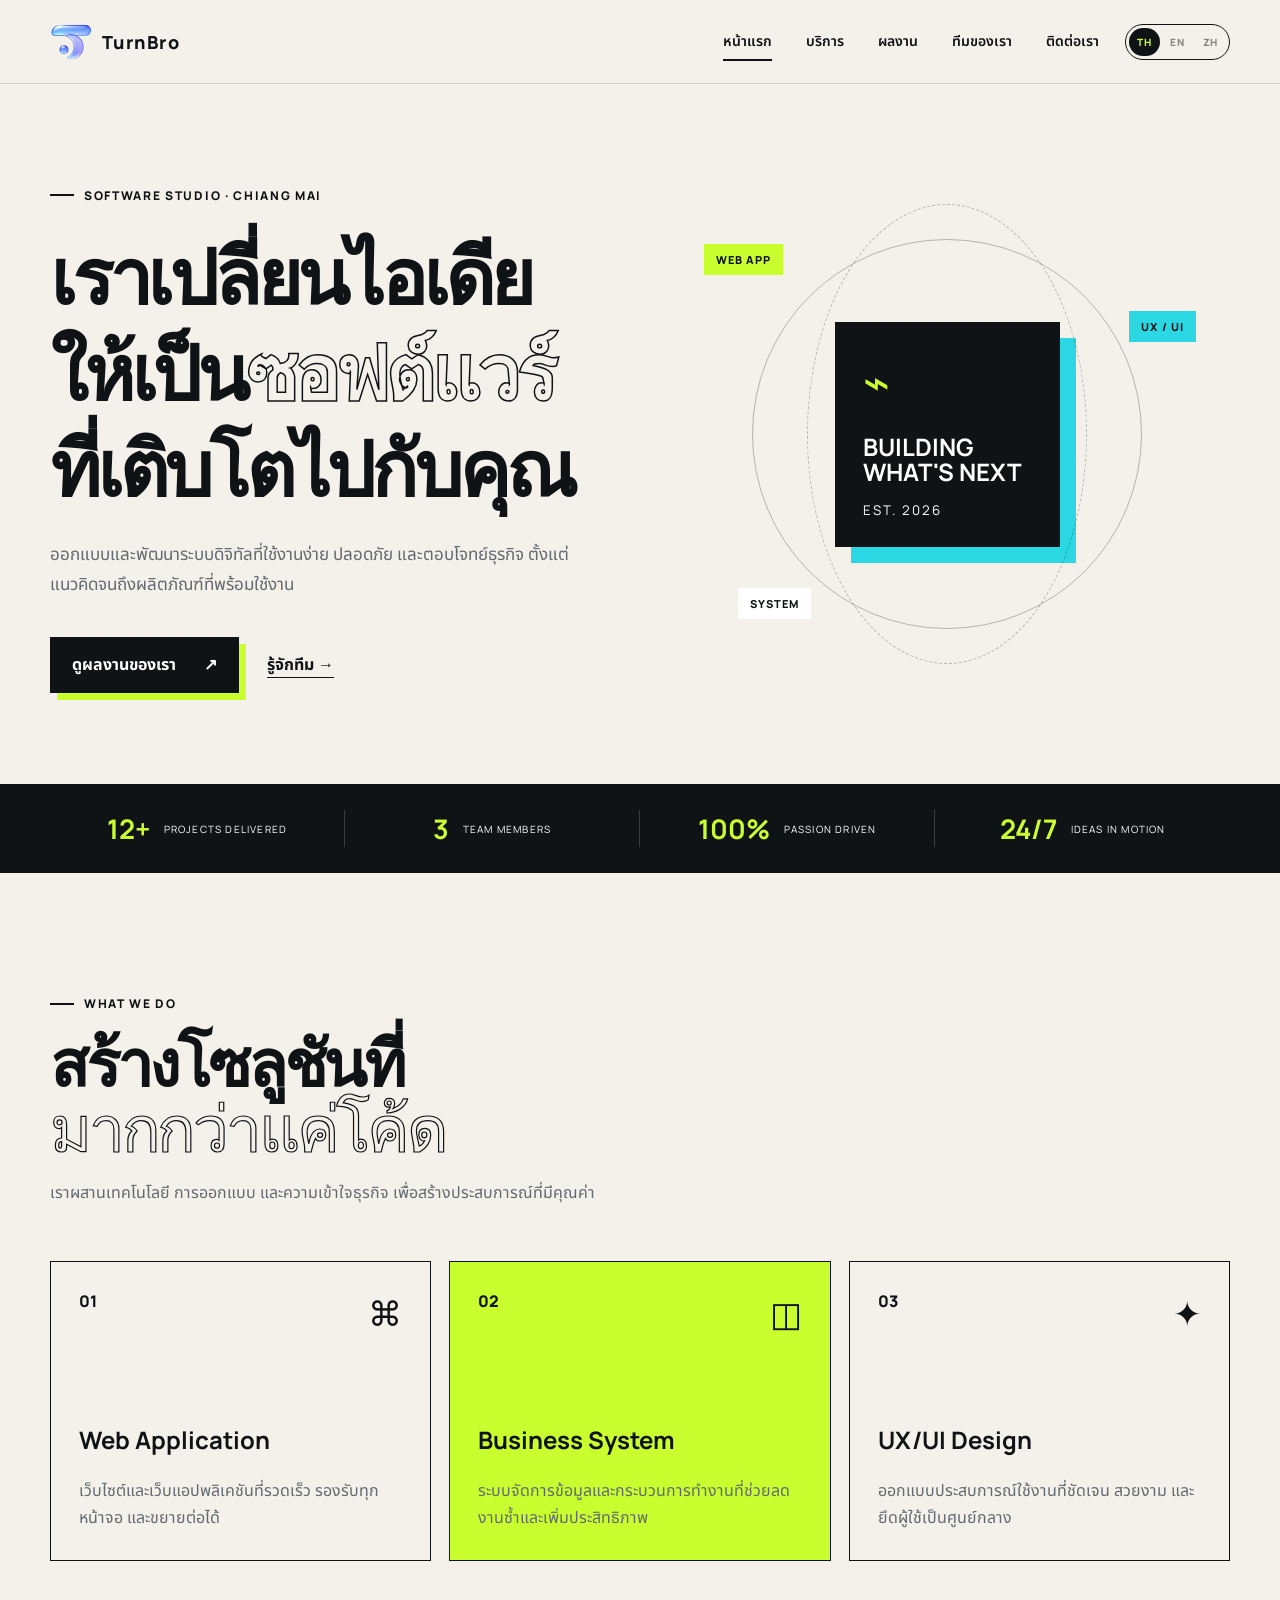
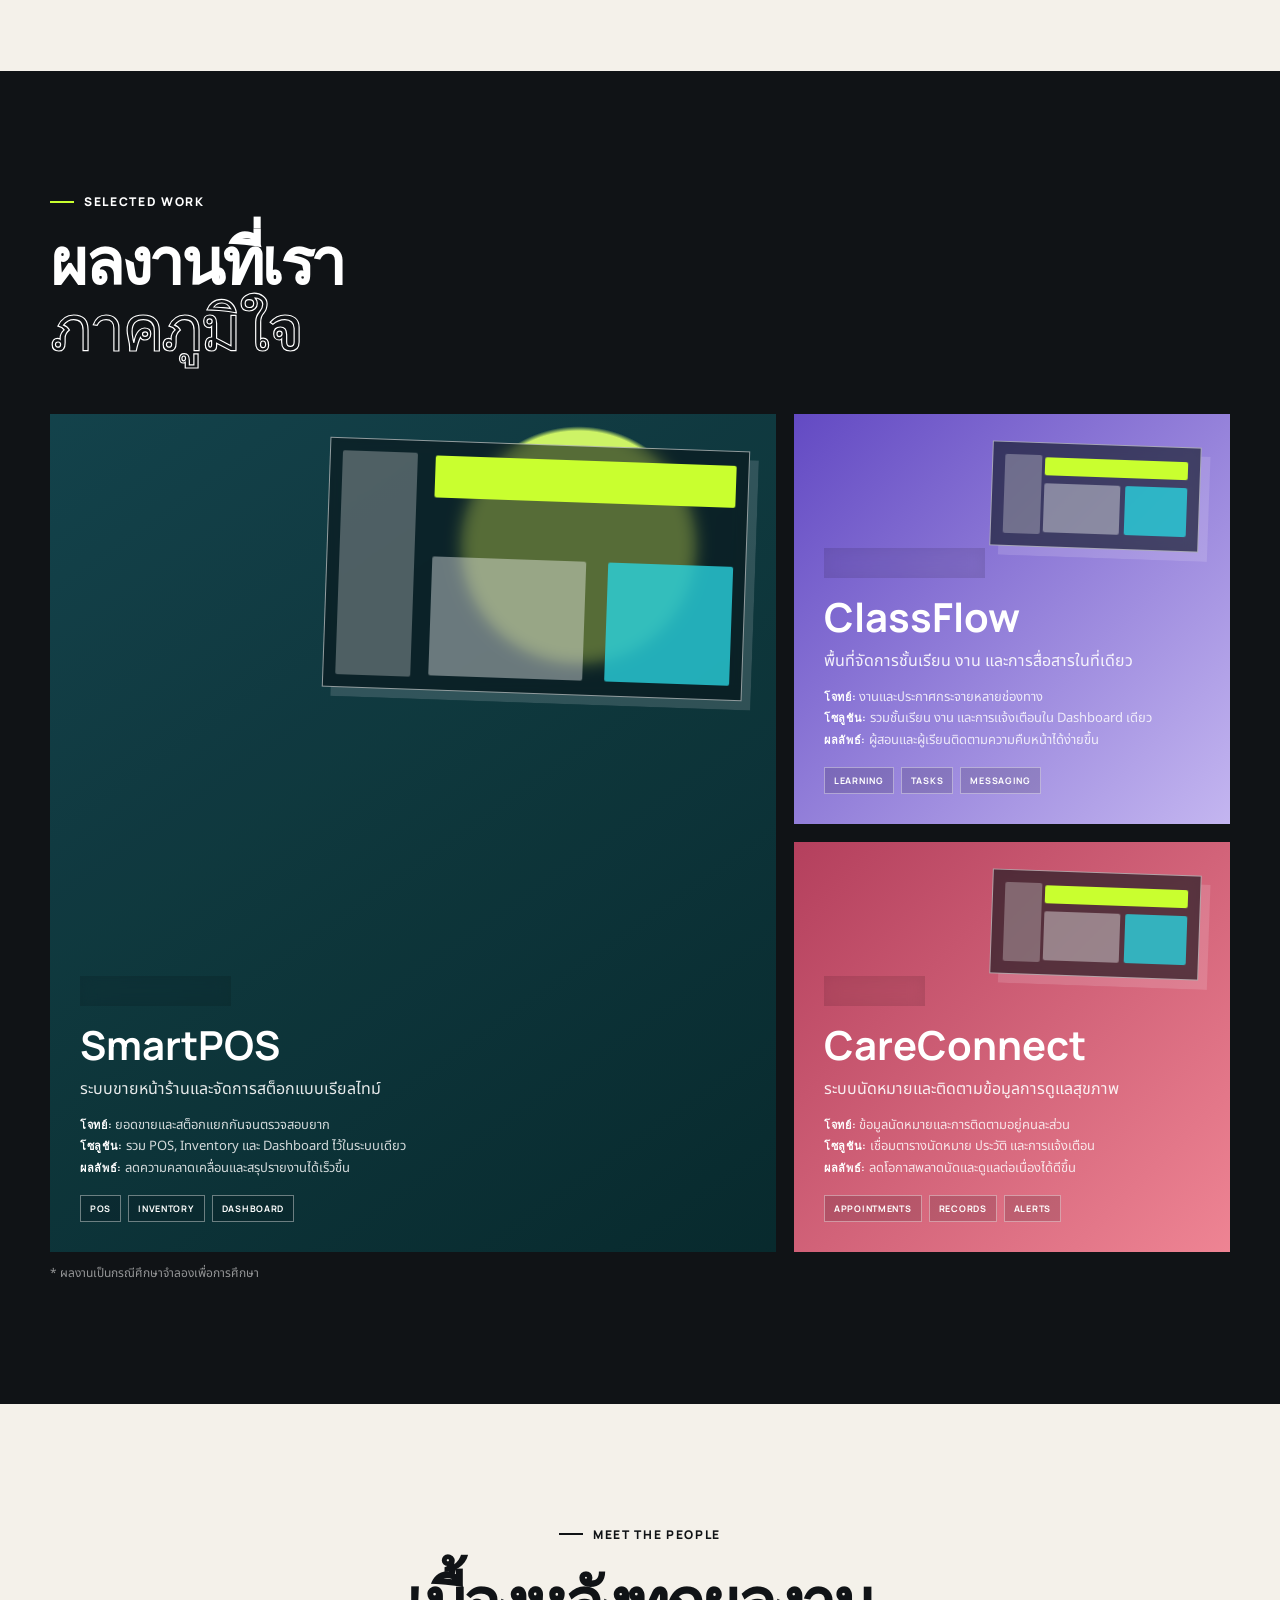
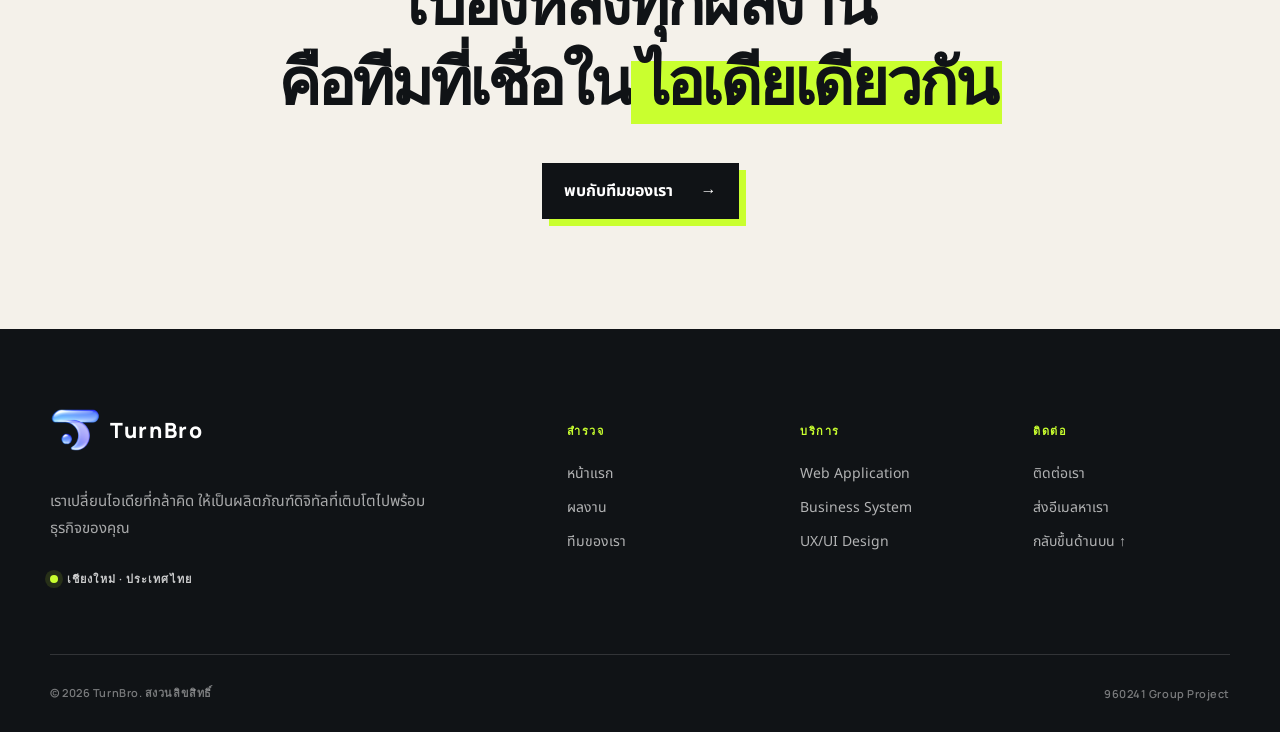
==== commit 2f3dfde8: "re-design and add necessary information in footer" ====
--- a/index.html
+++ b/index.html
@@ -132,10 +132,16 @@
       </section>
     </main>
 
-    <footer>
-      <a class="brand" href="index.html" aria-label="TurnBro home"><img class="brand-logo" src="asset/image/logo.png" alt=""><span>TurnBro</span></a>
-      <p>960241 Group Project · 2026</p>
-      <a href="#top" data-i18n="common.backToTop">กลับขึ้นด้านบน ↑</a>
+    <footer class="site-footer">
+      <div class="footer-main">
+        <div class="footer-brand"><a class="brand" href="index.html" aria-label="TurnBro home"><img class="brand-logo" src="asset/image/logo.png" alt=""><span>TurnBro</span></a><p data-i18n="footer.tagline">เราเปลี่ยนไอเดียที่กล้าคิด ให้เป็นผลิตภัณฑ์ดิจิทัลที่เติบโตไปพร้อมธุรกิจของคุณ</p><span class="footer-location" data-i18n="footer.location">เชียงใหม่ · ประเทศไทย</span></div>
+        <div class="footer-nav">
+          <div><h2 data-i18n="footer.explore">สำรวจ</h2><a href="index.html" data-i18n="common.home">หน้าแรก</a><a href="index.html#work" data-i18n="common.work">ผลงาน</a><a href="team.html" data-i18n="common.team">ทีมของเรา</a></div>
+          <div><h2 data-i18n="footer.services">บริการ</h2><a href="web-application.html" data-i18n="footer.webApp">Web Application</a><a href="business-system.html" data-i18n="footer.businessSystem">Business System</a><a href="ux-ui-design.html" data-i18n="footer.uxui">UX/UI Design</a></div>
+          <div><h2 data-i18n="footer.connect">ติดต่อ</h2><a href="contact.html" data-i18n="common.contact">ติดต่อเรา</a><a href="mailto:hello@turnbro.example" data-i18n="footer.email">ส่งอีเมลหาเรา</a><a href="#top" data-i18n="common.backToTop">กลับขึ้นด้านบน ↑</a></div>
+        </div>
+      </div>
+      <div class="footer-bottom"><p data-i18n="footer.copyright">© 2026 TurnBro. สงวนลิขสิทธิ์</p><p data-i18n="footer.academic">960241 Group Project</p></div>
     </footer>
   </body>
 </html>
--- a/css/style.css
+++ b/css/style.css
@@ -118,7 +118,22 @@
 .project-note { color: rgba(255,255,255,.55); font-size: 12px; }
 
 .cta { text-align: center; }.cta .eyebrow { justify-content: center; }.cta h2 { line-height: 1.25; }.cta h2 span { padding-inline: 7px; background: linear-gradient(to top, var(--lime) 0 72%, transparent 72%); color: var(--ink); box-decoration-break: clone; -webkit-box-decoration-break: clone; }.cta .button { margin-top: 24px; }
-footer { min-height: 120px; padding: 30px max(24px, calc((100vw - 1180px) / 2)); display: flex; align-items: center; justify-content: space-between; border-top: 1px solid var(--line); font-size: 13px; }
+.site-footer { padding: 0 max(24px, calc((100vw - 1180px) / 2)); background: var(--ink); color: var(--white); }
+.footer-main { padding-block: 76px 64px; display: grid; grid-template-columns: minmax(260px, 1fr) 1.65fr; gap: clamp(60px, 9vw, 130px); }
+.footer-brand .brand { width: max-content; font-size: 21px; }
+.footer-brand .brand-logo { width: 50px; height: 50px; }
+.footer-brand > p { max-width: 390px; margin: 26px 0 24px; color: rgba(255,255,255,.64); font-size: 15px; line-height: 1.8; }
+.footer-location { display: inline-flex; align-items: center; gap: 9px; color: rgba(255,255,255,.78); font: 700 11px var(--display); letter-spacing: .1em; text-transform: uppercase; }
+.footer-location::before { content: ""; width: 8px; height: 8px; border-radius: 50%; background: var(--lime); box-shadow: 0 0 0 5px rgba(201,255,47,.12); }
+.footer-nav { padding-top: 17px; display: grid; grid-template-columns: repeat(3, minmax(0, 1fr)); gap: 36px; }
+.footer-nav > div { display: flex; align-items: flex-start; flex-direction: column; gap: 13px; }
+.footer-nav h2 { margin: 0 0 10px; color: var(--lime); font: 800 11px var(--display); letter-spacing: .14em; text-transform: uppercase; }
+.footer-nav a { position: relative; color: rgba(255,255,255,.68); font-size: 14px; transition: color .2s ease, transform .2s ease; }
+.footer-nav a:hover { color: var(--white); transform: translateX(4px); }
+.footer-nav a::after { content: ""; position: absolute; left: 0; right: 100%; bottom: -3px; height: 1px; background: var(--lime); transition: right .2s ease; }
+.footer-nav a:hover::after { right: 0; }
+.footer-bottom { min-height: 78px; display: flex; align-items: center; justify-content: space-between; gap: 24px; border-top: 1px solid rgba(255,255,255,.14); color: rgba(255,255,255,.44); font: 600 11px var(--display); letter-spacing: .05em; }
+.footer-bottom p { margin: 0; }
 
 .page-hero { padding-block: 110px 65px; }.page-hero h1 { max-width: 900px; }.page-hero > p:last-child { max-width: 650px; color: var(--muted); font-size: 18px; line-height: 1.8; }
 .team-grid { padding-top: 20px; display: flex; align-items: stretch; gap: 24px; }
@@ -181,7 +196,7 @@
   .stats-bar { grid-template-columns: 1fr 1fr; gap: 24px 0; }.stats-bar div:nth-child(2) { border: 0; }
   .team-grid { flex-direction: column; }.service-grid, .project-grid, .profile-content, .contact-grid { grid-template-columns: 1fr; }.project-pos { grid-row: auto; min-height: 620px; }.info-block.wide { grid-column: auto; }
   .profile-hero { padding-block: 60px; grid-template-columns: 1fr; gap: 45px; }.profile-photo { height: 400px; }.mini-projects { grid-template-columns: 1fr; }
-  footer { gap: 24px; flex-direction: column; text-align: center; }
+  .footer-main { padding-block: 58px 46px; grid-template-columns: 1fr; gap: 48px; }.footer-nav { padding-top: 0; gap: 26px; }.footer-bottom { padding-block: 24px; min-height: 0; }
 }
 
 @media (max-width: 500px) {
@@ -189,4 +204,5 @@
   .hero-actions { align-items: flex-start; flex-direction: column; }.hero-visual { height: 380px; }.orbit-one { width: 260px; height: 260px; }.orbit-two { width: 170px; height: 290px; }.core-card { width: 180px; }
   .stats-bar { grid-template-columns: 1fr; }.stats-bar div { border-right: 0; border-bottom: 1px solid rgba(255,255,255,.16); padding-bottom: 16px; }.stats-bar div:last-child { border: 0; }
   .member-avatar { height: 270px; }.profile-photo { height: 340px; }.project-card { padding: 24px; }.project-mockup { top: 24px; right: 24px; }.project-pos .project-mockup { width: calc(100% - 48px); height: 190px; }
-}
+  .footer-main { padding-block: 48px 38px; }.footer-nav { grid-template-columns: 1fr 1fr; row-gap: 36px; }.footer-nav > div:last-child { grid-column: 1 / -1; }.footer-bottom { align-items: flex-start; flex-direction: column; gap: 8px; }
+}
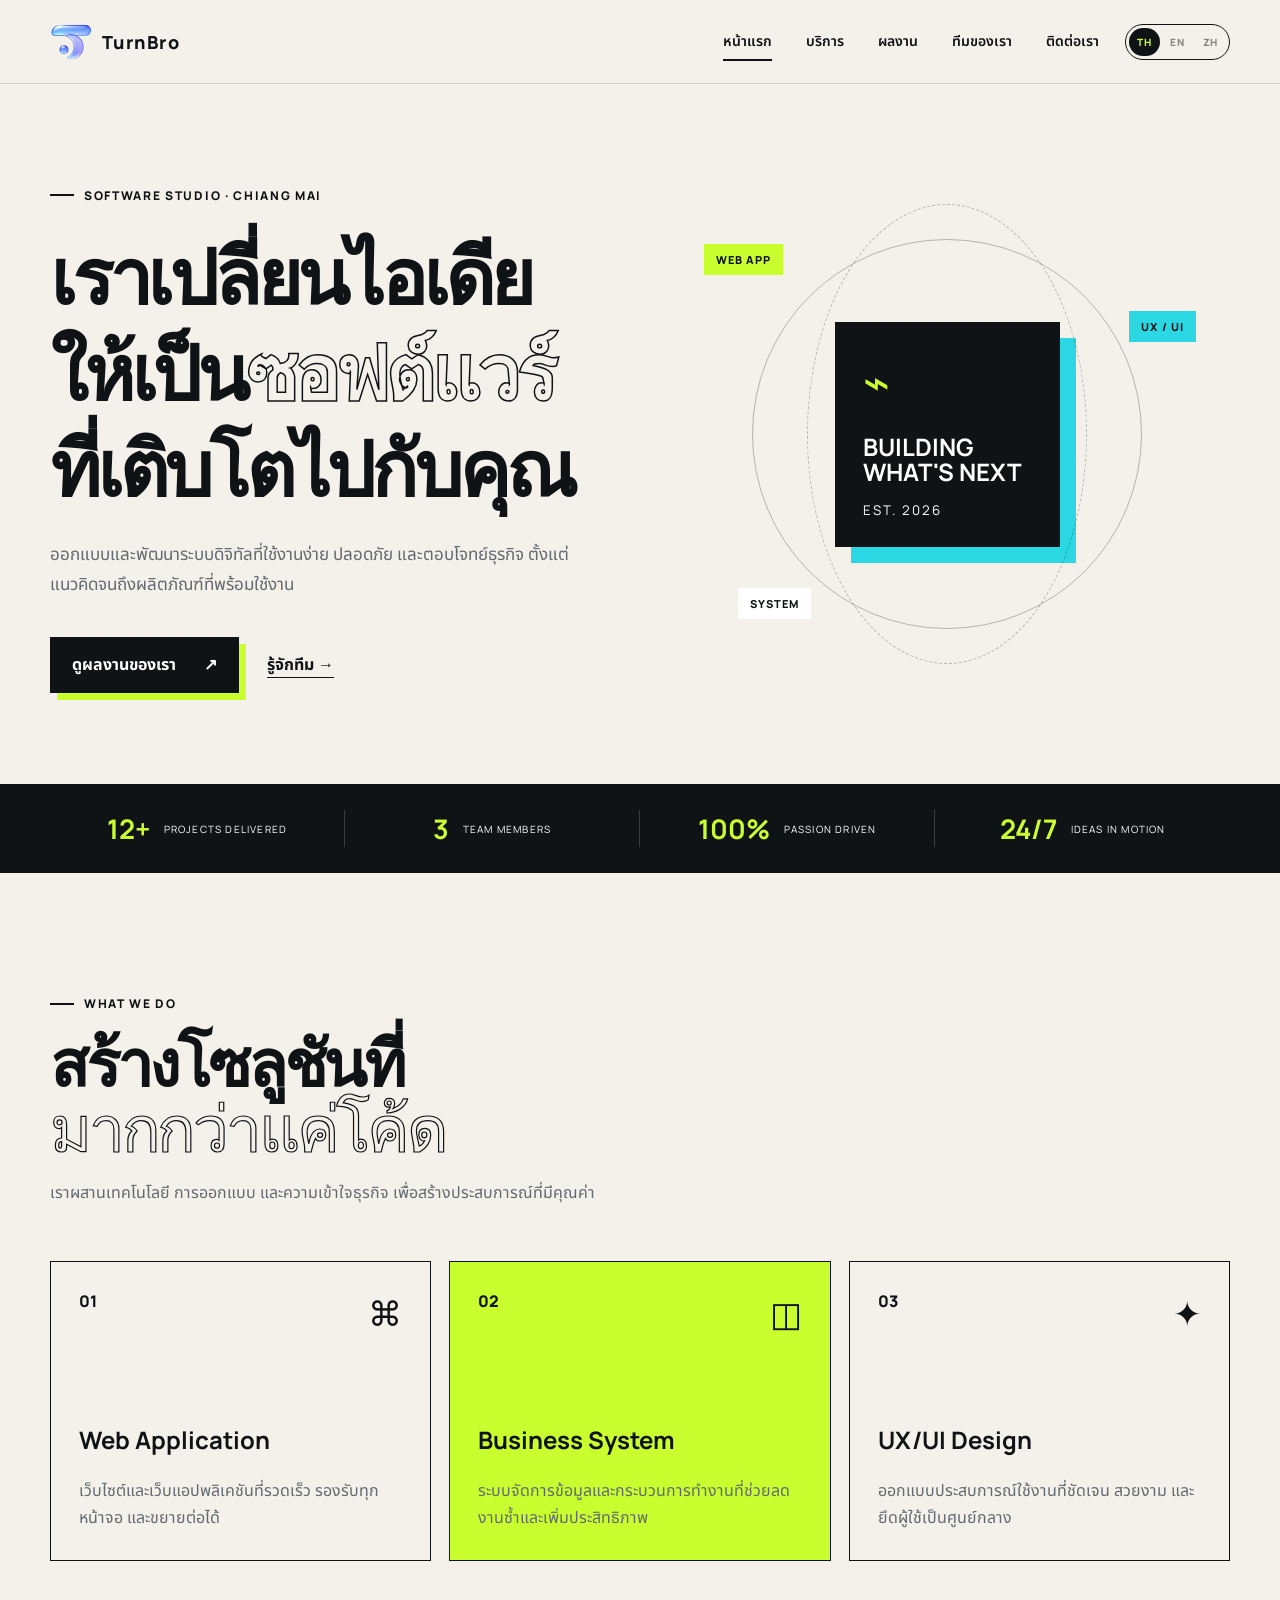
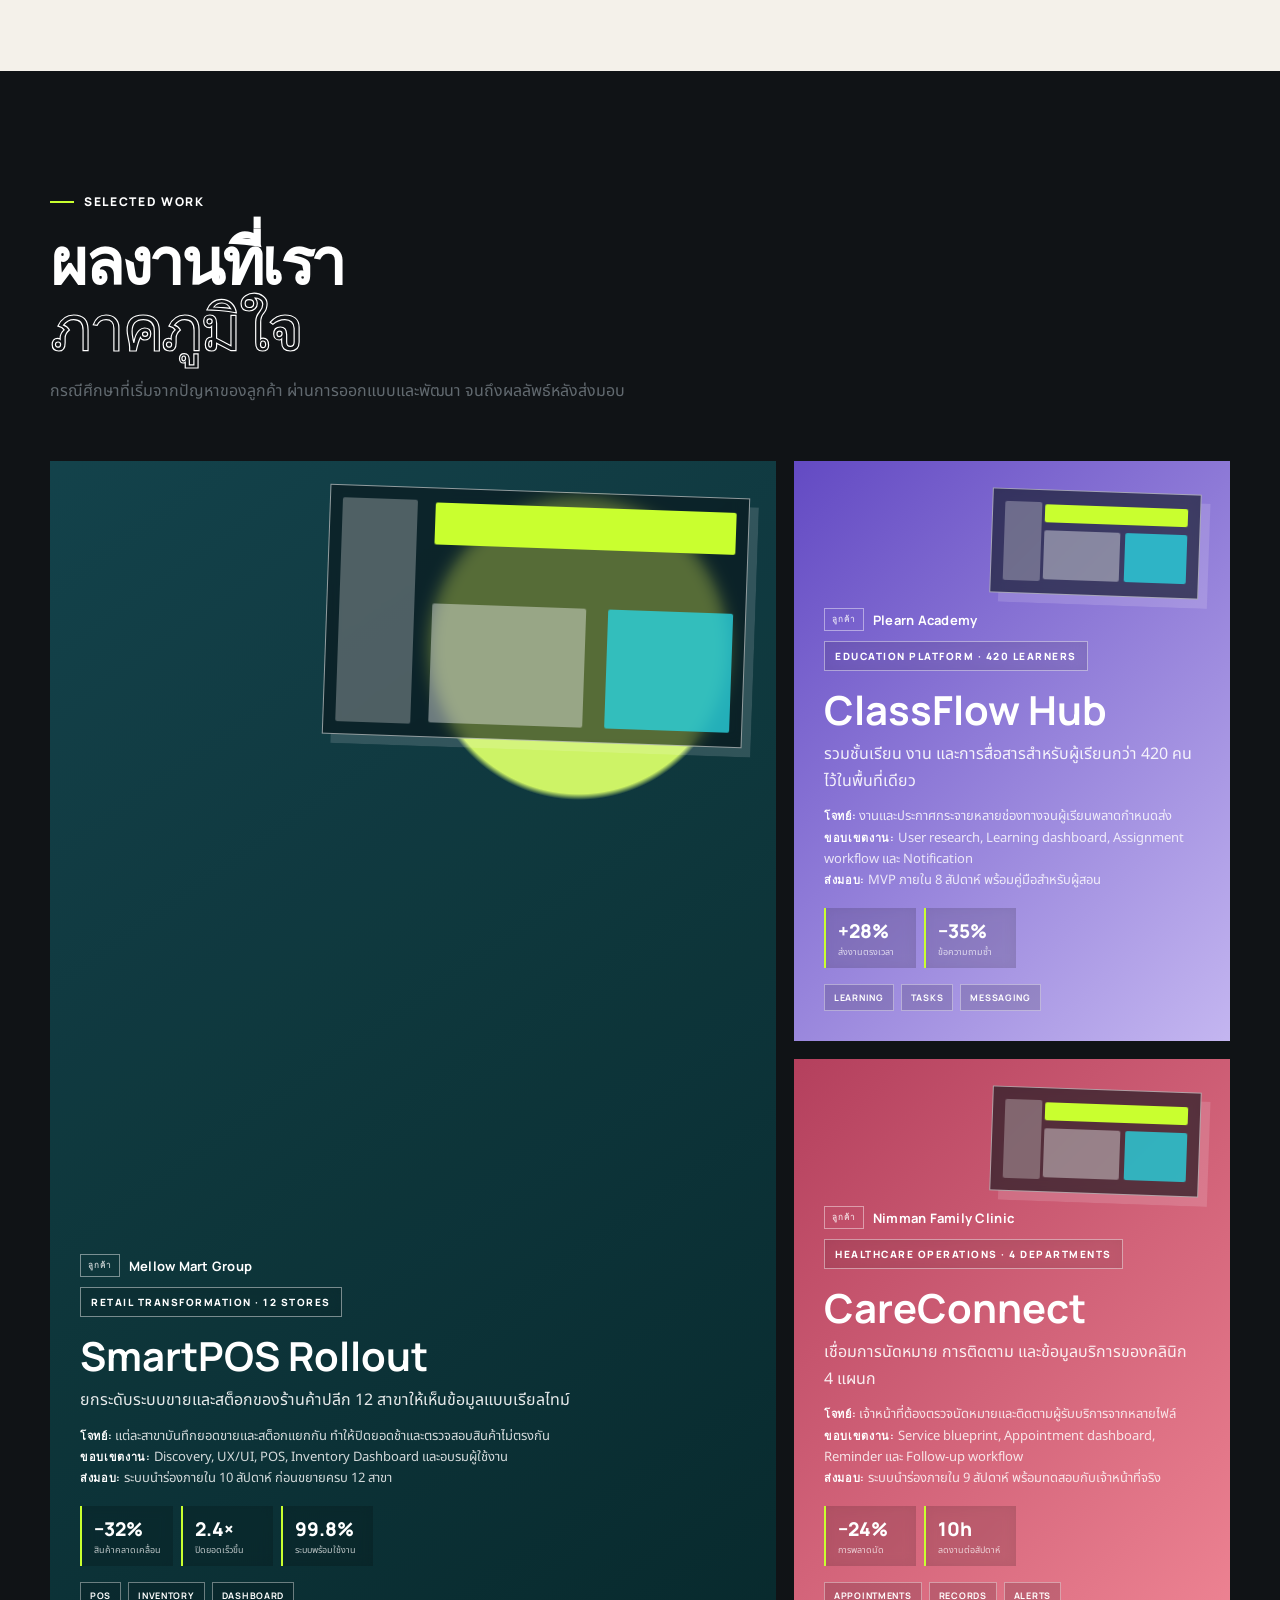
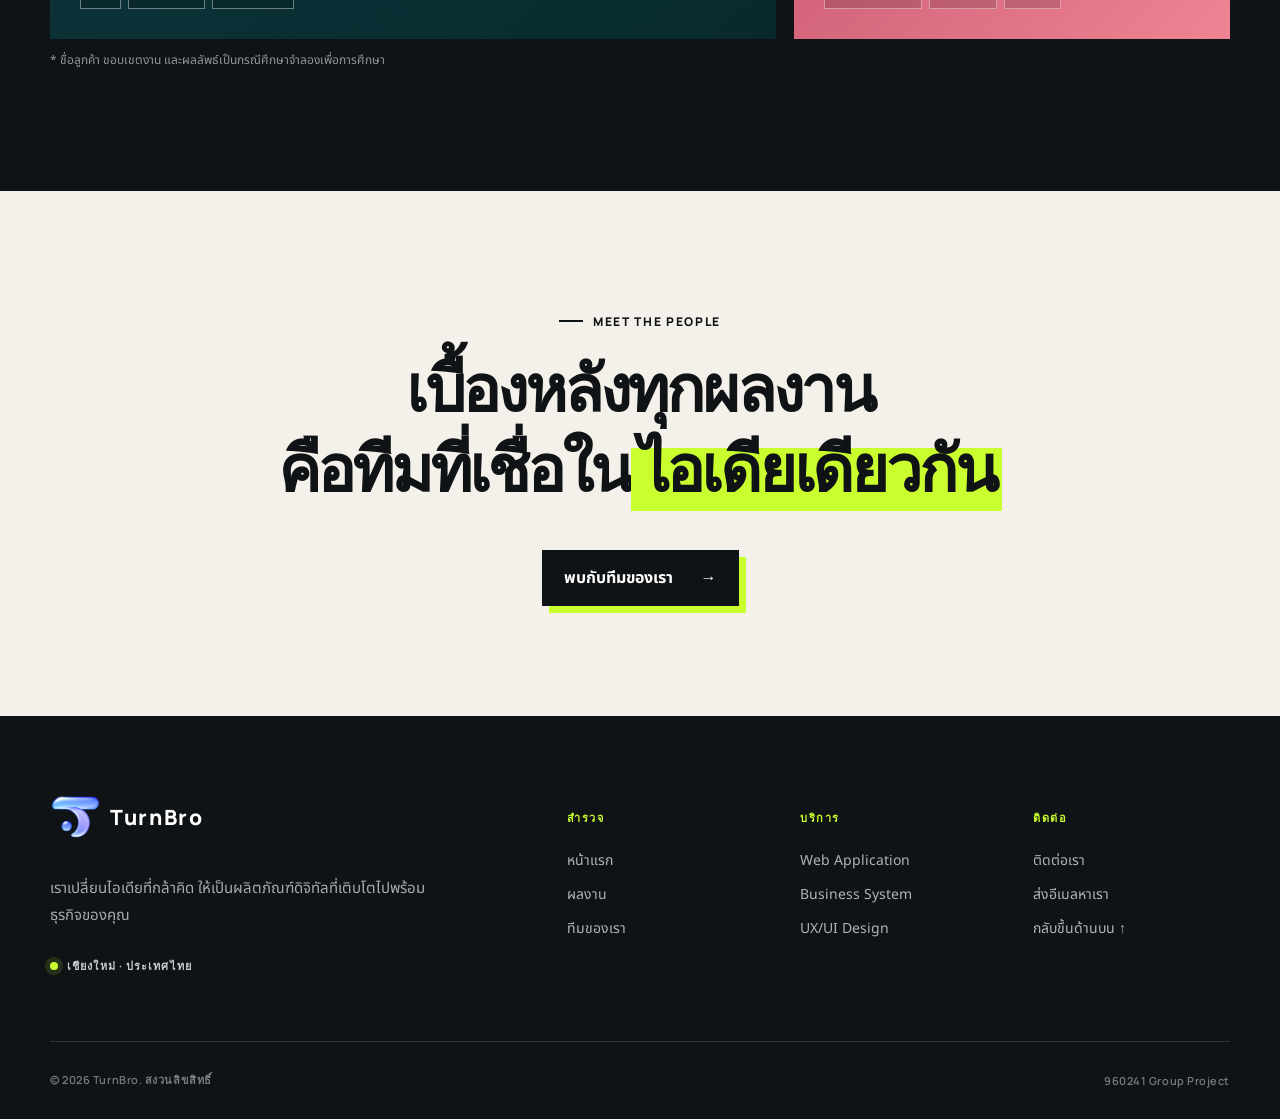
==== commit 182c0cc5: "Present projects as client case studies" ====
--- a/index.html
+++ b/index.html
@@ -94,34 +94,51 @@
           <div class="section-heading light reveal">
             <p class="eyebrow"><span></span> SELECTED WORK</p>
             <h2 data-i18n-html="home.workTitle">ผลงานที่เรา<br><em>ภาคภูมิใจ</em></h2>
+            <p data-i18n="home.workIntro">กรณีศึกษาที่เริ่มจากปัญหาของลูกค้า ผ่านการออกแบบและพัฒนา จนถึงผลลัพธ์หลังส่งมอบ</p>
           </div>
           <div class="project-grid">
             <article class="project-card project-pos reveal">
               <div class="project-mockup" aria-hidden="true"><span></span><span></span><span></span><span></span></div>
-              <p class="project-kicker">RETAIL TECHNOLOGY</p>
-              <h3>SmartPOS</h3>
-              <p class="project-summary" data-i18n="home.smartPosDescription">ระบบขายหน้าร้านและจัดการสต็อกแบบเรียลไทม์</p>
-              <p class="project-details" data-i18n-html="home.smartPosDetails"><strong>โจทย์:</strong> ยอดขายและสต็อกแยกกันจนตรวจสอบยาก<br><strong>โซลูชัน:</strong> รวม POS, Inventory และ Dashboard ไว้ในระบบเดียว<br><strong>ผลลัพธ์:</strong> ลดความคลาดเคลื่อนและสรุปรายงานได้เร็วขึ้น</p>
+              <div class="project-client"><span data-i18n="home.clientLabel">CLIENT</span><strong>Mellow Mart Group</strong></div>
+              <p class="project-kicker">RETAIL TRANSFORMATION · 12 STORES</p>
+              <h3>SmartPOS Rollout</h3>
+              <p class="project-summary" data-i18n="home.smartPosDescription">ยกระดับระบบขายและสต็อกของร้านค้าปลีก 12 สาขาให้เห็นข้อมูลแบบเรียลไทม์</p>
+              <p class="project-details" data-i18n-html="home.smartPosDetails"><strong>โจทย์:</strong> แต่ละสาขาบันทึกยอดขายและสต็อกแยกกัน ทำให้ปิดยอดช้าและตรวจสอบสินค้าไม่ตรงกัน<br><strong>ขอบเขตงาน:</strong> Discovery, UX/UI, POS, Inventory Dashboard และอบรมผู้ใช้งาน<br><strong>ส่งมอบ:</strong> ระบบนำร่องภายใน 10 สัปดาห์ ก่อนขยายครบ 12 สาขา</p>
+              <div class="project-metrics">
+                <span><strong>−32%</strong><small data-i18n="home.stockVariance">สินค้าคลาดเคลื่อน</small></span>
+                <span><strong>2.4×</strong><small data-i18n="home.closingSpeed">ปิดยอดเร็วขึ้น</small></span>
+                <span><strong>99.8%</strong><small data-i18n="home.platformUptime">ระบบพร้อมใช้งาน</small></span>
+              </div>
               <div class="project-tags"><span>POS</span><span>Inventory</span><span>Dashboard</span></div>
             </article>
             <article class="project-card project-school reveal">
               <div class="project-mockup" aria-hidden="true"><span></span><span></span><span></span><span></span></div>
-              <p class="project-kicker">EDUCATION PLATFORM</p>
-              <h3>ClassFlow</h3>
-              <p class="project-summary" data-i18n="home.classFlowDescription">พื้นที่จัดการชั้นเรียน งาน และการสื่อสารในที่เดียว</p>
-              <p class="project-details" data-i18n-html="home.classFlowDetails"><strong>โจทย์:</strong> งานและประกาศกระจายหลายช่องทาง<br><strong>โซลูชัน:</strong> รวมชั้นเรียน งาน และการแจ้งเตือนใน Dashboard เดียว<br><strong>ผลลัพธ์:</strong> ผู้สอนและผู้เรียนติดตามความคืบหน้าได้ง่ายขึ้น</p>
+              <div class="project-client"><span data-i18n="home.clientLabel">CLIENT</span><strong>Plearn Academy</strong></div>
+              <p class="project-kicker">EDUCATION PLATFORM · 420 LEARNERS</p>
+              <h3>ClassFlow Hub</h3>
+              <p class="project-summary" data-i18n="home.classFlowDescription">รวมชั้นเรียน งาน และการสื่อสารสำหรับผู้เรียนกว่า 420 คนไว้ในพื้นที่เดียว</p>
+              <p class="project-details" data-i18n-html="home.classFlowDetails"><strong>โจทย์:</strong> งานและประกาศกระจายหลายช่องทางจนผู้เรียนพลาดกำหนดส่ง<br><strong>ขอบเขตงาน:</strong> User research, Learning dashboard, Assignment workflow และ Notification<br><strong>ส่งมอบ:</strong> MVP ภายใน 8 สัปดาห์ พร้อมคู่มือสำหรับผู้สอน</p>
+              <div class="project-metrics">
+                <span><strong>+28%</strong><small data-i18n="home.onTimeSubmissions">ส่งงานตรงเวลา</small></span>
+                <span><strong>−35%</strong><small data-i18n="home.adminMessages">ข้อความถามซ้ำ</small></span>
+              </div>
               <div class="project-tags"><span>Learning</span><span>Tasks</span><span>Messaging</span></div>
             </article>
             <article class="project-card project-health reveal">
               <div class="project-mockup" aria-hidden="true"><span></span><span></span><span></span><span></span></div>
-              <p class="project-kicker">HEALTHCARE</p>
+              <div class="project-client"><span data-i18n="home.clientLabel">CLIENT</span><strong>Nimman Family Clinic</strong></div>
+              <p class="project-kicker">HEALTHCARE OPERATIONS · 4 DEPARTMENTS</p>
               <h3>CareConnect</h3>
-              <p class="project-summary" data-i18n="home.careConnectDescription">ระบบนัดหมายและติดตามข้อมูลการดูแลสุขภาพ</p>
-              <p class="project-details" data-i18n-html="home.careConnectDetails"><strong>โจทย์:</strong> ข้อมูลนัดหมายและการติดตามอยู่คนละส่วน<br><strong>โซลูชัน:</strong> เชื่อมตารางนัดหมาย ประวัติ และการแจ้งเตือน<br><strong>ผลลัพธ์:</strong> ลดโอกาสพลาดนัดและดูแลต่อเนื่องได้ดีขึ้น</p>
+              <p class="project-summary" data-i18n="home.careConnectDescription">เชื่อมการนัดหมาย การติดตาม และข้อมูลบริการของคลินิก 4 แผนก</p>
+              <p class="project-details" data-i18n-html="home.careConnectDetails"><strong>โจทย์:</strong> เจ้าหน้าที่ต้องตรวจนัดหมายและติดตามผู้รับบริการจากหลายไฟล์<br><strong>ขอบเขตงาน:</strong> Service blueprint, Appointment dashboard, Reminder และ Follow-up workflow<br><strong>ส่งมอบ:</strong> ระบบนำร่องภายใน 9 สัปดาห์ พร้อมทดสอบกับเจ้าหน้าที่จริง</p>
+              <div class="project-metrics">
+                <span><strong>−24%</strong><small data-i18n="home.missedAppointments">การพลาดนัด</small></span>
+                <span><strong>10h</strong><small data-i18n="home.adminHours">ลดงานต่อสัปดาห์</small></span>
+              </div>
               <div class="project-tags"><span>Appointments</span><span>Records</span><span>Alerts</span></div>
             </article>
           </div>
-          <p class="project-note" data-i18n="home.projectNote">* ผลงานเป็นกรณีศึกษาจำลองเพื่อการศึกษา</p>
+          <p class="project-note" data-i18n="home.projectNote">* ชื่อลูกค้า ขอบเขตงาน และผลลัพธ์เป็นกรณีศึกษาจำลองเพื่อการศึกษา</p>
         </div>
       </section>
 
--- a/css/style.css
+++ b/css/style.css
@@ -87,7 +87,7 @@
 .section-heading.light .eyebrow > span { background: var(--lime); }
 .section-heading.light h2 em { -webkit-text-stroke-color: var(--white); }
 .project-grid { margin-top: 55px; display: grid; grid-template-columns: 1.25fr .75fr; gap: 18px; }
-.project-card { --spot-x: 50%; --spot-y: 50%; min-height: 410px; padding: 30px; position: relative; overflow: hidden; display: flex; flex-direction: column; justify-content: flex-end; isolation: isolate; transform-style: preserve-3d; will-change: transform; box-shadow: 0 0 0 rgba(0,0,0,0); }
+.project-card { --spot-x: 50%; --spot-y: 50%; min-height: 580px; padding: 30px; position: relative; overflow: hidden; display: flex; flex-direction: column; justify-content: flex-end; isolation: isolate; transform-style: preserve-3d; will-change: transform; box-shadow: 0 0 0 rgba(0,0,0,0); }
 .project-card::before { content: ""; position: absolute; inset: -7%; z-index: -2; opacity: .95; background-size: 125% 125%; background-position: 50% 50%; animation: project-artwork 9s ease-in-out infinite alternate; transition: filter .45s ease, opacity .45s ease; }
 .project-card::after { content: ""; position: absolute; inset: 0; z-index: -1; pointer-events: none; opacity: 0; background: radial-gradient(circle at var(--spot-x) var(--spot-y), rgba(255,255,255,.5) 0, rgba(255,255,255,.18) 12%, transparent 34%); mix-blend-mode: screen; transition: opacity .35s ease; }
 .project-card:hover { box-shadow: 0 26px 60px rgba(0,0,0,.32); }
@@ -96,8 +96,8 @@
 .project-card > * { position: relative; z-index: 1; transform: translateZ(36px); transition: transform .45s cubic-bezier(.2,.8,.2,1), letter-spacing .45s ease, opacity .45s ease; }
 .project-card:hover > .project-kicker { transform: translate3d(0,-8px,42px); }
 .project-card:hover > h3 { transform: translate3d(0,-7px,52px); letter-spacing: -.035em; text-shadow: 0 10px 28px rgba(0,0,0,.28); }
-.project-card:hover > .project-summary, .project-card:hover > .project-details, .project-card:hover > .project-tags { transform: translate3d(0,-5px,40px); opacity: 1; }
-.project-pos { grid-row: span 2; min-height: 838px; }.project-pos::before { background: radial-gradient(circle at 70% 20%, #d8ff6b 0 12%, transparent 12.5%), linear-gradient(145deg, #164750, #082a2d); }
+.project-card:hover > .project-client, .project-card:hover > .project-summary, .project-card:hover > .project-details, .project-card:hover > .project-metrics, .project-card:hover > .project-tags { transform: translate3d(0,-5px,40px); opacity: 1; }
+.project-pos { grid-row: span 2; min-height: 1178px; }.project-pos::before { background: radial-gradient(circle at 70% 20%, #d8ff6b 0 12%, transparent 12.5%), linear-gradient(145deg, #164750, #082a2d); }
 .project-school::before { background: linear-gradient(135deg, #6145c9, #d5c6ff); }.project-health::before { background: linear-gradient(135deg, #b93d5d, #ff8f9e); }
 .project-school::before { animation-delay: -3s; }.project-health::before { animation-delay: -6s; }
 .project-kicker { width: max-content; padding: 7px 10px; margin: 0 0 7px; font-family: var(--display); font-size: 10px; font-weight: 800; letter-spacing: .15em; border: 1px solid rgba(255,255,255,.45); background: rgba(0,0,0,.13); backdrop-filter: blur(8px); }
@@ -105,6 +105,14 @@
 .project-summary { max-width: 540px; margin: 0; opacity: .9; line-height: 1.65; }
 .project-details { max-width: 560px; margin: 12px 0 0; color: rgba(255,255,255,.82); font-size: 13px; line-height: 1.65; }
 .project-details strong { color: var(--white); font-family: var(--display); font-size: 11px; letter-spacing: .06em; text-transform: uppercase; }
+.project-client { display: flex; align-items: center; gap: 9px; margin-bottom: 10px; font-family: var(--display); }
+.project-client > span { padding: 4px 7px; border: 1px solid rgba(255,255,255,.45); color: rgba(255,255,255,.72); font-size: 8px; font-weight: 800; letter-spacing: .12em; }
+.project-client > strong { font-size: 13px; letter-spacing: .02em; }
+.project-metrics { display: flex; flex-wrap: wrap; gap: 8px; margin-top: 16px; }
+.project-metrics > span { min-width: 92px; padding: 10px 12px; border-left: 2px solid var(--lime); background: rgba(0,0,0,.18); backdrop-filter: blur(6px); }
+.project-metrics strong, .project-metrics small { display: block; }
+.project-metrics strong { font: 800 19px var(--display); }
+.project-metrics small { margin-top: 2px; color: rgba(255,255,255,.72); font-size: 9px; line-height: 1.35; }
 .project-tags { display: flex; flex-wrap: wrap; gap: 7px; margin-top: 16px; }
 .project-tags span { padding: 6px 9px; border: 1px solid rgba(255,255,255,.4); background: rgba(0,0,0,.14); font: 700 9px var(--display); letter-spacing: .08em; text-transform: uppercase; }
 .project-mockup { position: absolute; top: 30px; right: 30px; width: min(48%, 220px); height: 105px; border: 1px solid rgba(255,255,255,.55); background: rgba(8,18,24,.62); box-shadow: 9px 9px 0 rgba(255,255,255,.14); backdrop-filter: blur(8px); transform: translateZ(18px) rotate(2deg); }
@@ -194,7 +202,7 @@
   .header-actions { gap: 10px; }.menu-button { display: block; }.site-nav:not(.always-visible) { display: none; position: absolute; top: 84px; left: 0; right: 0; padding: 24px; flex-direction: column; background: var(--paper); border-bottom: 1px solid var(--ink); }.site-nav.open { display: flex; }
   .hero { padding-block: 70px; grid-template-columns: 1fr; }.hero-visual { height: 560px; }.hero h1 { font-size: clamp(47px, 13vw, 70px); }
   .stats-bar { grid-template-columns: 1fr 1fr; gap: 24px 0; }.stats-bar div:nth-child(2) { border: 0; }
-  .team-grid { flex-direction: column; }.service-grid, .project-grid, .profile-content, .contact-grid { grid-template-columns: 1fr; }.project-pos { grid-row: auto; min-height: 620px; }.info-block.wide { grid-column: auto; }
+  .team-grid { flex-direction: column; }.service-grid, .project-grid, .profile-content, .contact-grid { grid-template-columns: 1fr; }.project-pos { grid-row: auto; min-height: 760px; }.info-block.wide { grid-column: auto; }
   .profile-hero { padding-block: 60px; grid-template-columns: 1fr; gap: 45px; }.profile-photo { height: 400px; }.mini-projects { grid-template-columns: 1fr; }
   .footer-main { padding-block: 58px 46px; grid-template-columns: 1fr; gap: 48px; }.footer-nav { padding-top: 0; gap: 26px; }.footer-bottom { padding-block: 24px; min-height: 0; }
 }
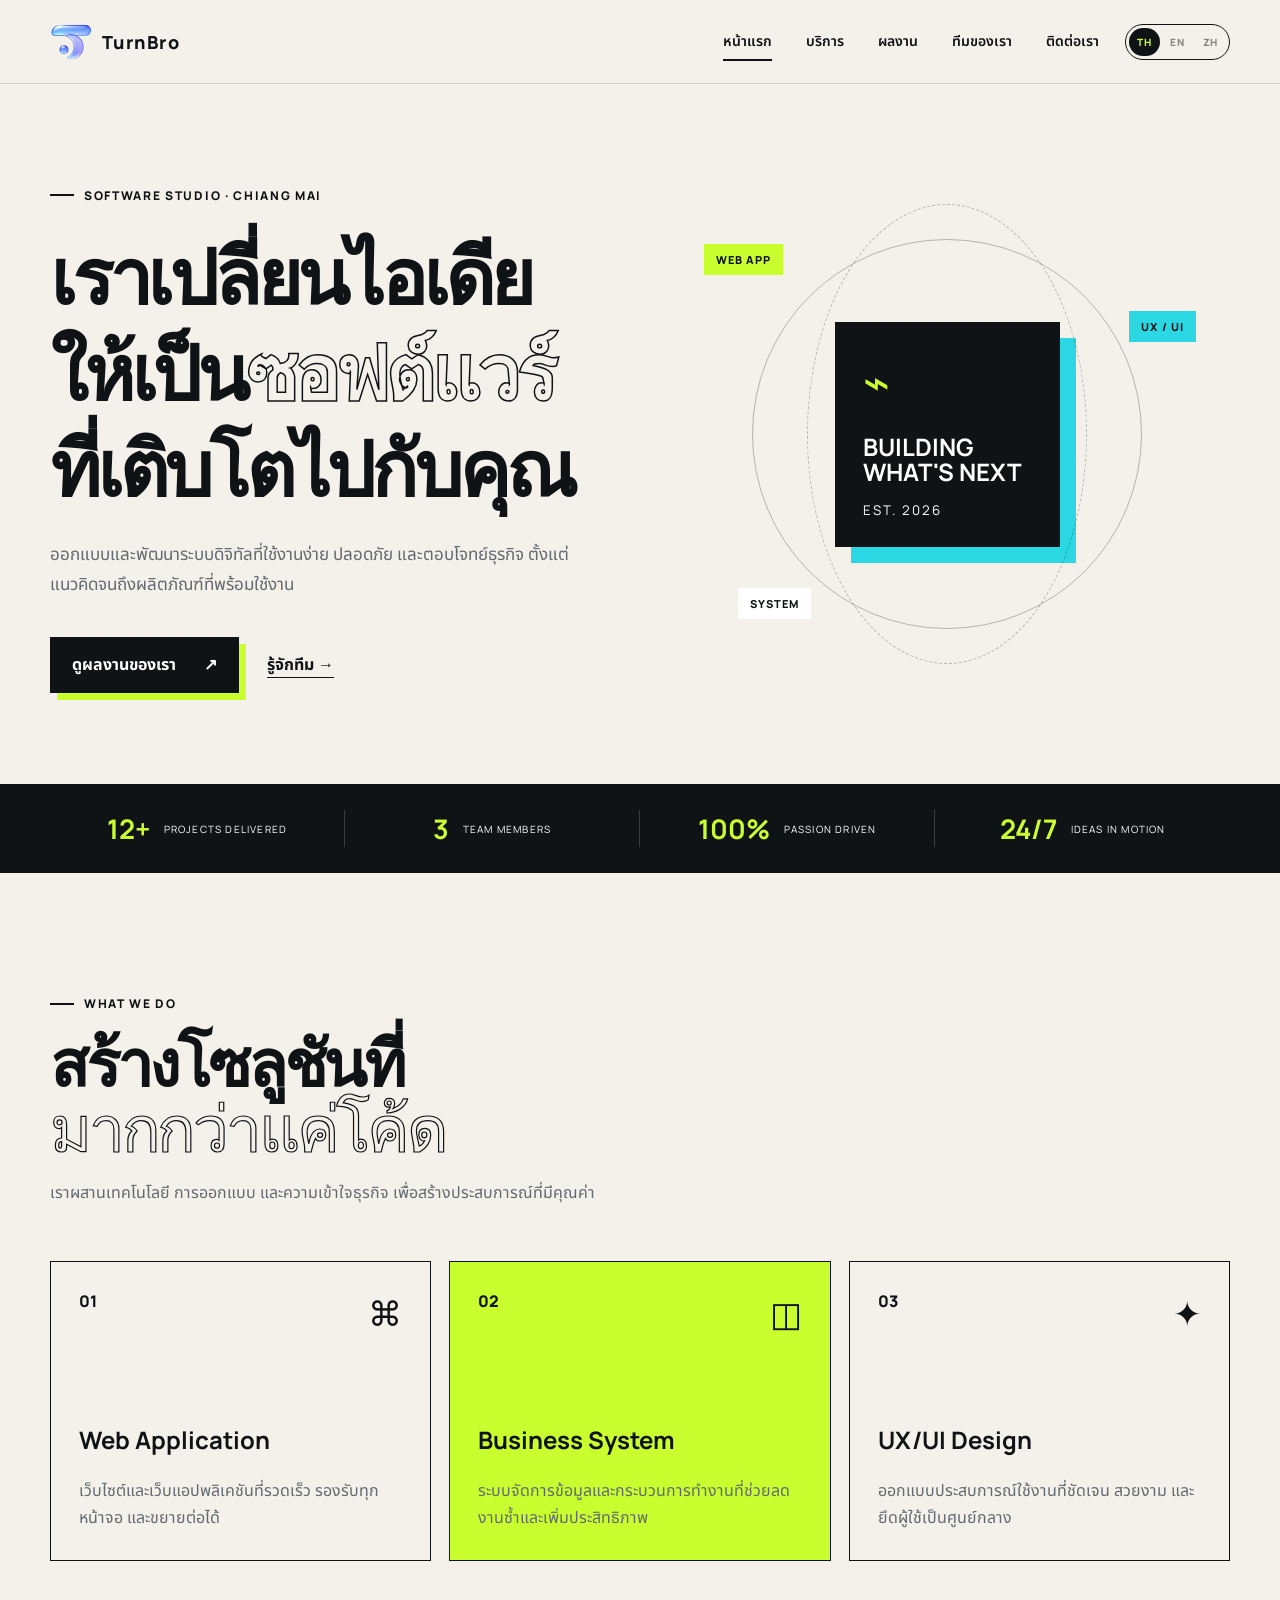
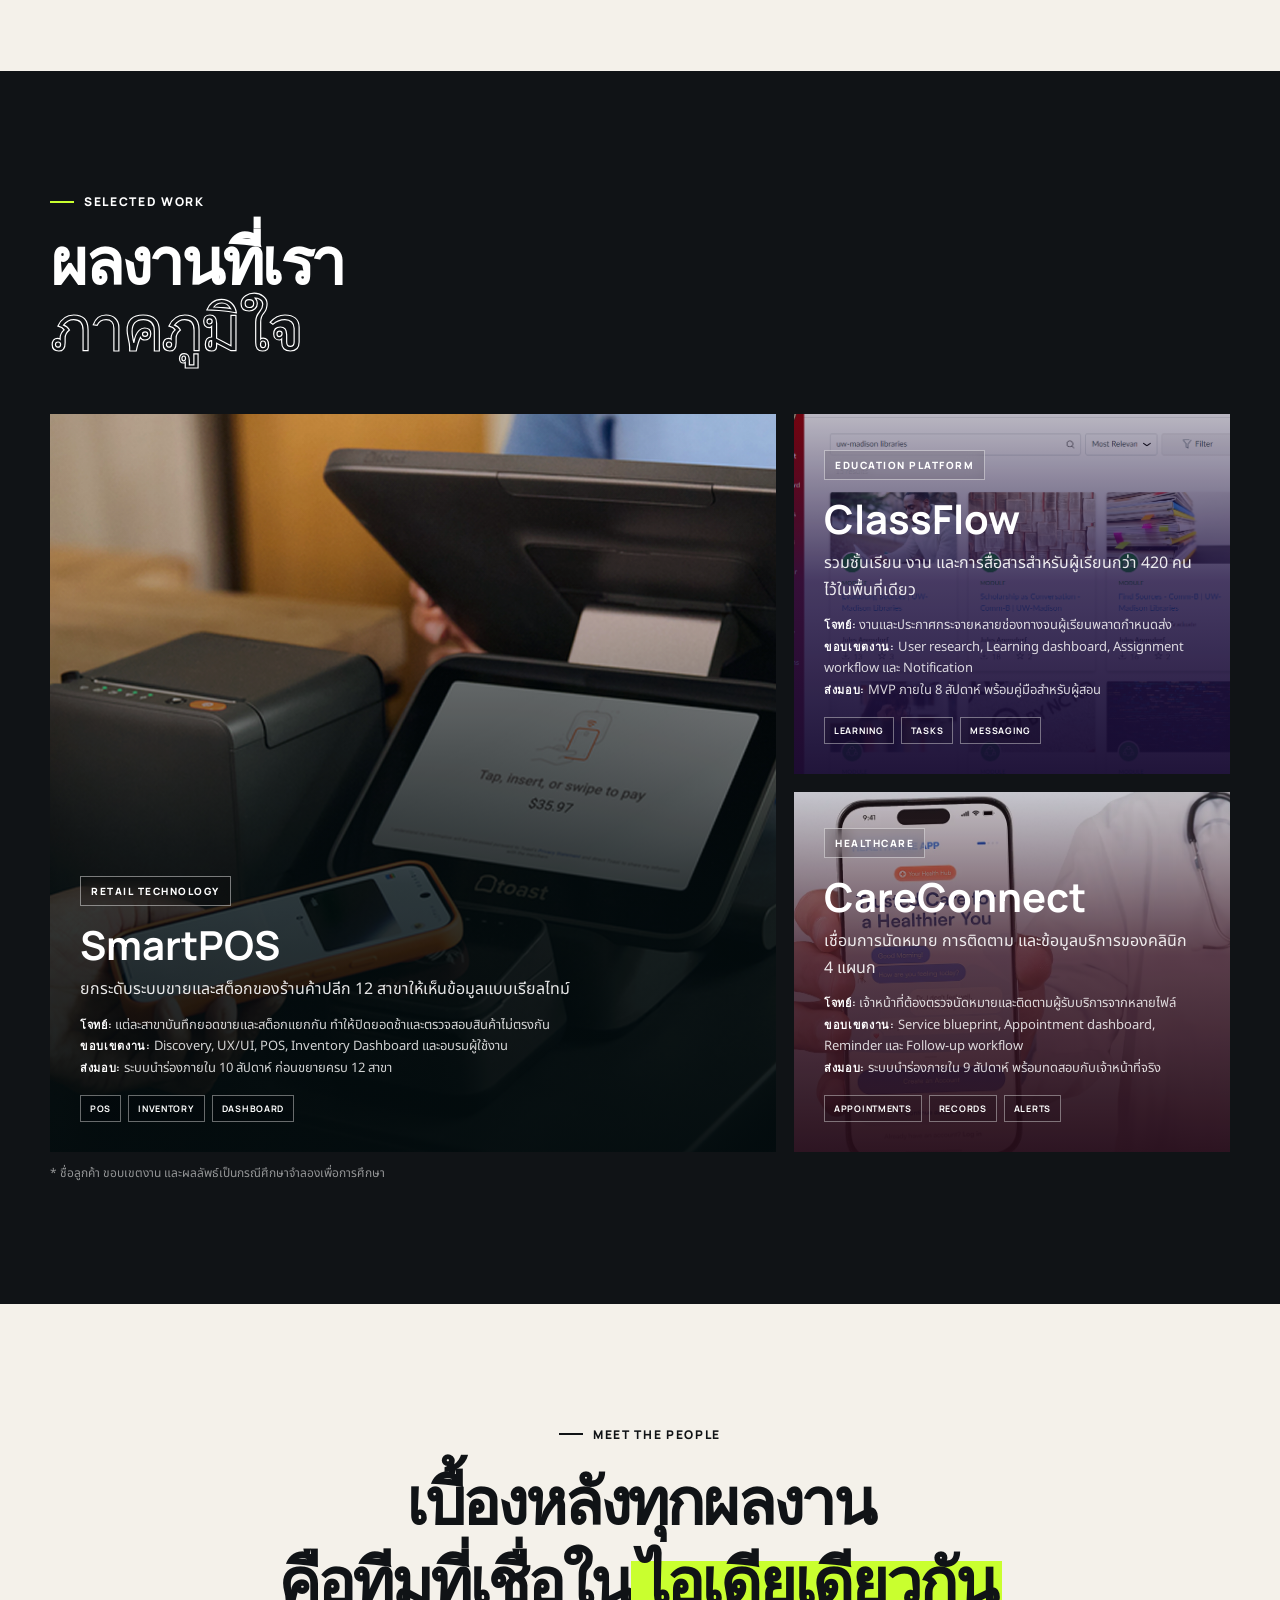
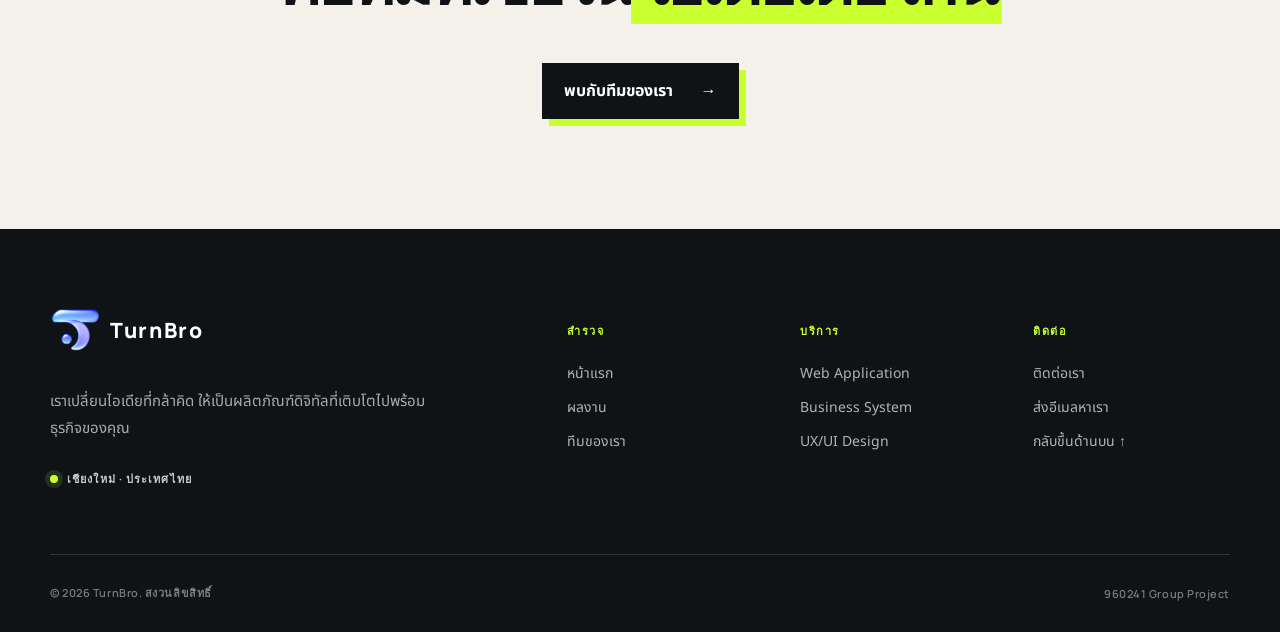
==== commit 68c1b172: "ui fixed" ====
--- a/index.html
+++ b/index.html
@@ -94,51 +94,31 @@
           <div class="section-heading light reveal">
             <p class="eyebrow"><span></span> SELECTED WORK</p>
             <h2 data-i18n-html="home.workTitle">ผลงานที่เรา<br><em>ภาคภูมิใจ</em></h2>
-            <p data-i18n="home.workIntro">กรณีศึกษาที่เริ่มจากปัญหาของลูกค้า ผ่านการออกแบบและพัฒนา จนถึงผลลัพธ์หลังส่งมอบ</p>
           </div>
           <div class="project-grid">
             <article class="project-card project-pos reveal">
-              <div class="project-mockup" aria-hidden="true"><span></span><span></span><span></span><span></span></div>
-              <div class="project-client"><span data-i18n="home.clientLabel">CLIENT</span><strong>Mellow Mart Group</strong></div>
-              <p class="project-kicker">RETAIL TRANSFORMATION · 12 STORES</p>
-              <h3>SmartPOS Rollout</h3>
-              <p class="project-summary" data-i18n="home.smartPosDescription">ยกระดับระบบขายและสต็อกของร้านค้าปลีก 12 สาขาให้เห็นข้อมูลแบบเรียลไทม์</p>
-              <p class="project-details" data-i18n-html="home.smartPosDetails"><strong>โจทย์:</strong> แต่ละสาขาบันทึกยอดขายและสต็อกแยกกัน ทำให้ปิดยอดช้าและตรวจสอบสินค้าไม่ตรงกัน<br><strong>ขอบเขตงาน:</strong> Discovery, UX/UI, POS, Inventory Dashboard และอบรมผู้ใช้งาน<br><strong>ส่งมอบ:</strong> ระบบนำร่องภายใน 10 สัปดาห์ ก่อนขยายครบ 12 สาขา</p>
-              <div class="project-metrics">
-                <span><strong>−32%</strong><small data-i18n="home.stockVariance">สินค้าคลาดเคลื่อน</small></span>
-                <span><strong>2.4×</strong><small data-i18n="home.closingSpeed">ปิดยอดเร็วขึ้น</small></span>
-                <span><strong>99.8%</strong><small data-i18n="home.platformUptime">ระบบพร้อมใช้งาน</small></span>
-              </div>
+              <p class="project-kicker">RETAIL TECHNOLOGY</p>
+              <h3>SmartPOS</h3>
+              <p class="project-summary" data-i18n="home.smartPosDescription">ระบบขายหน้าร้านและจัดการสต็อกแบบเรียลไทม์</p>
+              <p class="project-details" data-i18n-html="home.smartPosDetails"><strong>โจทย์:</strong> ยอดขายและสต็อกแยกกันจนตรวจสอบยาก<br><strong>โซลูชัน:</strong> รวม POS, Inventory และ Dashboard ไว้ในระบบเดียว<br><strong>ผลลัพธ์:</strong> ลดความคลาดเคลื่อนและสรุปรายงานได้เร็วขึ้น</p>
               <div class="project-tags"><span>POS</span><span>Inventory</span><span>Dashboard</span></div>
             </article>
             <article class="project-card project-school reveal">
-              <div class="project-mockup" aria-hidden="true"><span></span><span></span><span></span><span></span></div>
-              <div class="project-client"><span data-i18n="home.clientLabel">CLIENT</span><strong>Plearn Academy</strong></div>
-              <p class="project-kicker">EDUCATION PLATFORM · 420 LEARNERS</p>
-              <h3>ClassFlow Hub</h3>
-              <p class="project-summary" data-i18n="home.classFlowDescription">รวมชั้นเรียน งาน และการสื่อสารสำหรับผู้เรียนกว่า 420 คนไว้ในพื้นที่เดียว</p>
-              <p class="project-details" data-i18n-html="home.classFlowDetails"><strong>โจทย์:</strong> งานและประกาศกระจายหลายช่องทางจนผู้เรียนพลาดกำหนดส่ง<br><strong>ขอบเขตงาน:</strong> User research, Learning dashboard, Assignment workflow และ Notification<br><strong>ส่งมอบ:</strong> MVP ภายใน 8 สัปดาห์ พร้อมคู่มือสำหรับผู้สอน</p>
-              <div class="project-metrics">
-                <span><strong>+28%</strong><small data-i18n="home.onTimeSubmissions">ส่งงานตรงเวลา</small></span>
-                <span><strong>−35%</strong><small data-i18n="home.adminMessages">ข้อความถามซ้ำ</small></span>
-              </div>
+              <p class="project-kicker">EDUCATION PLATFORM</p>
+              <h3>ClassFlow</h3>
+              <p class="project-summary" data-i18n="home.classFlowDescription">พื้นที่จัดการชั้นเรียน งาน และการสื่อสารในที่เดียว</p>
+              <p class="project-details" data-i18n-html="home.classFlowDetails"><strong>โจทย์:</strong> งานและประกาศกระจายหลายช่องทาง<br><strong>โซลูชัน:</strong> รวมชั้นเรียน งาน และการแจ้งเตือนใน Dashboard เดียว<br><strong>ผลลัพธ์:</strong> ผู้สอนและผู้เรียนติดตามความคืบหน้าได้ง่ายขึ้น</p>
               <div class="project-tags"><span>Learning</span><span>Tasks</span><span>Messaging</span></div>
             </article>
             <article class="project-card project-health reveal">
-              <div class="project-mockup" aria-hidden="true"><span></span><span></span><span></span><span></span></div>
-              <div class="project-client"><span data-i18n="home.clientLabel">CLIENT</span><strong>Nimman Family Clinic</strong></div>
-              <p class="project-kicker">HEALTHCARE OPERATIONS · 4 DEPARTMENTS</p>
+              <p class="project-kicker">HEALTHCARE</p>
               <h3>CareConnect</h3>
-              <p class="project-summary" data-i18n="home.careConnectDescription">เชื่อมการนัดหมาย การติดตาม และข้อมูลบริการของคลินิก 4 แผนก</p>
-              <p class="project-details" data-i18n-html="home.careConnectDetails"><strong>โจทย์:</strong> เจ้าหน้าที่ต้องตรวจนัดหมายและติดตามผู้รับบริการจากหลายไฟล์<br><strong>ขอบเขตงาน:</strong> Service blueprint, Appointment dashboard, Reminder และ Follow-up workflow<br><strong>ส่งมอบ:</strong> ระบบนำร่องภายใน 9 สัปดาห์ พร้อมทดสอบกับเจ้าหน้าที่จริง</p>
-              <div class="project-metrics">
-                <span><strong>−24%</strong><small data-i18n="home.missedAppointments">การพลาดนัด</small></span>
-                <span><strong>10h</strong><small data-i18n="home.adminHours">ลดงานต่อสัปดาห์</small></span>
-              </div>
+              <p class="project-summary" data-i18n="home.careConnectDescription">ระบบนัดหมายและติดตามข้อมูลการดูแลสุขภาพ</p>
+              <p class="project-details" data-i18n-html="home.careConnectDetails"><strong>โจทย์:</strong> ข้อมูลนัดหมายและการติดตามอยู่คนละส่วน<br><strong>โซลูชัน:</strong> เชื่อมตารางนัดหมาย ประวัติ และการแจ้งเตือน<br><strong>ผลลัพธ์:</strong> ลดโอกาสพลาดนัดและดูแลต่อเนื่องได้ดีขึ้น</p>
               <div class="project-tags"><span>Appointments</span><span>Records</span><span>Alerts</span></div>
             </article>
           </div>
-          <p class="project-note" data-i18n="home.projectNote">* ชื่อลูกค้า ขอบเขตงาน และผลลัพธ์เป็นกรณีศึกษาจำลองเพื่อการศึกษา</p>
+          <p class="project-note" data-i18n="home.projectNote">* ผลงานเป็นกรณีศึกษาจำลองเพื่อการศึกษา</p>
         </div>
       </section>
 
--- a/css/style.css
+++ b/css/style.css
@@ -87,8 +87,8 @@
 .section-heading.light .eyebrow > span { background: var(--lime); }
 .section-heading.light h2 em { -webkit-text-stroke-color: var(--white); }
 .project-grid { margin-top: 55px; display: grid; grid-template-columns: 1.25fr .75fr; gap: 18px; }
-.project-card { --spot-x: 50%; --spot-y: 50%; min-height: 580px; padding: 30px; position: relative; overflow: hidden; display: flex; flex-direction: column; justify-content: flex-end; isolation: isolate; transform-style: preserve-3d; will-change: transform; box-shadow: 0 0 0 rgba(0,0,0,0); }
-.project-card::before { content: ""; position: absolute; inset: -7%; z-index: -2; opacity: .95; background-size: 125% 125%; background-position: 50% 50%; animation: project-artwork 9s ease-in-out infinite alternate; transition: filter .45s ease, opacity .45s ease; }
+.project-card { --spot-x: 50%; --spot-y: 50%; min-height: 360px; padding: 30px; position: relative; overflow: hidden; display: flex; flex-direction: column; justify-content: flex-end; isolation: isolate; transform-style: preserve-3d; will-change: transform; box-shadow: 0 0 0 rgba(0,0,0,0); }
+.project-card::before { content: ""; position: absolute; inset: -7%; z-index: -2; opacity: .95; background-repeat: no-repeat; background-size: cover; background-position: center; animation: project-artwork 9s ease-in-out infinite alternate; transition: filter .45s ease, opacity .45s ease; }
 .project-card::after { content: ""; position: absolute; inset: 0; z-index: -1; pointer-events: none; opacity: 0; background: radial-gradient(circle at var(--spot-x) var(--spot-y), rgba(255,255,255,.5) 0, rgba(255,255,255,.18) 12%, transparent 34%); mix-blend-mode: screen; transition: opacity .35s ease; }
 .project-card:hover { box-shadow: 0 26px 60px rgba(0,0,0,.32); }
 .project-card:hover::before { filter: saturate(1.25) contrast(1.06); opacity: 1; }
@@ -97,8 +97,19 @@
 .project-card:hover > .project-kicker { transform: translate3d(0,-8px,42px); }
 .project-card:hover > h3 { transform: translate3d(0,-7px,52px); letter-spacing: -.035em; text-shadow: 0 10px 28px rgba(0,0,0,.28); }
 .project-card:hover > .project-client, .project-card:hover > .project-summary, .project-card:hover > .project-details, .project-card:hover > .project-metrics, .project-card:hover > .project-tags { transform: translate3d(0,-5px,40px); opacity: 1; }
-.project-pos { grid-row: span 2; min-height: 1178px; }.project-pos::before { background: radial-gradient(circle at 70% 20%, #d8ff6b 0 12%, transparent 12.5%), linear-gradient(145deg, #164750, #082a2d); }
-.project-school::before { background: linear-gradient(135deg, #6145c9, #d5c6ff); }.project-health::before { background: linear-gradient(135deg, #b93d5d, #ff8f9e); }
+.project-pos { grid-row: span 2; min-height: 738px; }
+.project-pos::before {
+  background-image: linear-gradient(to top, rgba(4,12,14,.98) 0, rgba(4,12,14,.78) 38%, rgba(4,12,14,.08) 78%), url("../asset/image/POS.png");
+  background-position: center;
+}
+.project-school::before {
+  background-image: linear-gradient(to top, rgba(25,12,52,.98) 0, rgba(35,18,70,.82) 53%, rgba(25,12,52,.18) 100%), url("../asset/image/edu.png");
+  background-position: center top;
+}
+.project-health::before {
+  background-image: linear-gradient(to top, rgba(39,12,25,.98) 0, rgba(59,20,36,.8) 54%, rgba(39,12,25,.08) 100%), url("../asset/image/Health.webp");
+  background-position: 28% center;
+}
 .project-school::before { animation-delay: -3s; }.project-health::before { animation-delay: -6s; }
 .project-kicker { width: max-content; padding: 7px 10px; margin: 0 0 7px; font-family: var(--display); font-size: 10px; font-weight: 800; letter-spacing: .15em; border: 1px solid rgba(255,255,255,.45); background: rgba(0,0,0,.13); backdrop-filter: blur(8px); }
 .project-card h3 { margin: 4px 0; font-family: var(--display); font-size: 40px; }
@@ -115,14 +126,7 @@
 .project-metrics small { margin-top: 2px; color: rgba(255,255,255,.72); font-size: 9px; line-height: 1.35; }
 .project-tags { display: flex; flex-wrap: wrap; gap: 7px; margin-top: 16px; }
 .project-tags span { padding: 6px 9px; border: 1px solid rgba(255,255,255,.4); background: rgba(0,0,0,.14); font: 700 9px var(--display); letter-spacing: .08em; text-transform: uppercase; }
-.project-mockup { position: absolute; top: 30px; right: 30px; width: min(48%, 220px); height: 105px; border: 1px solid rgba(255,255,255,.55); background: rgba(8,18,24,.62); box-shadow: 9px 9px 0 rgba(255,255,255,.14); backdrop-filter: blur(8px); transform: translateZ(18px) rotate(2deg); }
-.project-pos .project-mockup { width: min(72%, 420px); height: 250px; }
-.project-mockup span { position: absolute; display: block; border-radius: 2px; background: rgba(255,255,255,.78); }
-.project-mockup span:nth-child(1) { inset: 12px auto 12px 12px; width: 18%; opacity: .35; }
-.project-mockup span:nth-child(2) { top: 14px; left: 25%; right: 12px; height: 17%; background: var(--lime); }
-.project-mockup span:nth-child(3) { left: 25%; right: 38%; bottom: 14px; height: 48%; opacity: .5; }
-.project-mockup span:nth-child(4) { right: 12px; bottom: 14px; width: 30%; height: 48%; background: var(--cyan); opacity: .78; }
-@keyframes project-artwork { 0% { background-position: 42% 44%; } 100% { background-position: 58% 56%; } }
+@keyframes project-artwork { 0% { transform: scale(1); } 100% { transform: scale(1.045); } }
 .project-note { color: rgba(255,255,255,.55); font-size: 12px; }
 
 .cta { text-align: center; }.cta .eyebrow { justify-content: center; }.cta h2 { line-height: 1.25; }.cta h2 span { padding-inline: 7px; background: linear-gradient(to top, var(--lime) 0 72%, transparent 72%); color: var(--ink); box-decoration-break: clone; -webkit-box-decoration-break: clone; }.cta .button { margin-top: 24px; }
@@ -202,7 +206,7 @@
   .header-actions { gap: 10px; }.menu-button { display: block; }.site-nav:not(.always-visible) { display: none; position: absolute; top: 84px; left: 0; right: 0; padding: 24px; flex-direction: column; background: var(--paper); border-bottom: 1px solid var(--ink); }.site-nav.open { display: flex; }
   .hero { padding-block: 70px; grid-template-columns: 1fr; }.hero-visual { height: 560px; }.hero h1 { font-size: clamp(47px, 13vw, 70px); }
   .stats-bar { grid-template-columns: 1fr 1fr; gap: 24px 0; }.stats-bar div:nth-child(2) { border: 0; }
-  .team-grid { flex-direction: column; }.service-grid, .project-grid, .profile-content, .contact-grid { grid-template-columns: 1fr; }.project-pos { grid-row: auto; min-height: 760px; }.info-block.wide { grid-column: auto; }
+  .team-grid { flex-direction: column; }.service-grid, .project-grid, .profile-content, .contact-grid { grid-template-columns: 1fr; }.project-pos { grid-row: auto; min-height: 480px; }.info-block.wide { grid-column: auto; }
   .profile-hero { padding-block: 60px; grid-template-columns: 1fr; gap: 45px; }.profile-photo { height: 400px; }.mini-projects { grid-template-columns: 1fr; }
   .footer-main { padding-block: 58px 46px; grid-template-columns: 1fr; gap: 48px; }.footer-nav { padding-top: 0; gap: 26px; }.footer-bottom { padding-block: 24px; min-height: 0; }
 }
@@ -211,6 +215,6 @@
   .site-header { min-height: 72px; }.site-nav:not(.always-visible) { top: 72px; }.always-visible a { font-size: 12px; }.language-toggle button { min-width: 27px; padding: 6px; }.site-header .brand > span:last-child { display: none; }
   .hero-actions { align-items: flex-start; flex-direction: column; }.hero-visual { height: 380px; }.orbit-one { width: 260px; height: 260px; }.orbit-two { width: 170px; height: 290px; }.core-card { width: 180px; }
   .stats-bar { grid-template-columns: 1fr; }.stats-bar div { border-right: 0; border-bottom: 1px solid rgba(255,255,255,.16); padding-bottom: 16px; }.stats-bar div:last-child { border: 0; }
-  .member-avatar { height: 270px; }.profile-photo { height: 340px; }.project-card { padding: 24px; }.project-mockup { top: 24px; right: 24px; }.project-pos .project-mockup { width: calc(100% - 48px); height: 190px; }
+  .member-avatar { height: 270px; }.profile-photo { height: 340px; }.project-card { padding: 24px; }
   .footer-main { padding-block: 48px 38px; }.footer-nav { grid-template-columns: 1fr 1fr; row-gap: 36px; }.footer-nav > div:last-child { grid-column: 1 / -1; }.footer-bottom { align-items: flex-start; flex-direction: column; gap: 8px; }
 }
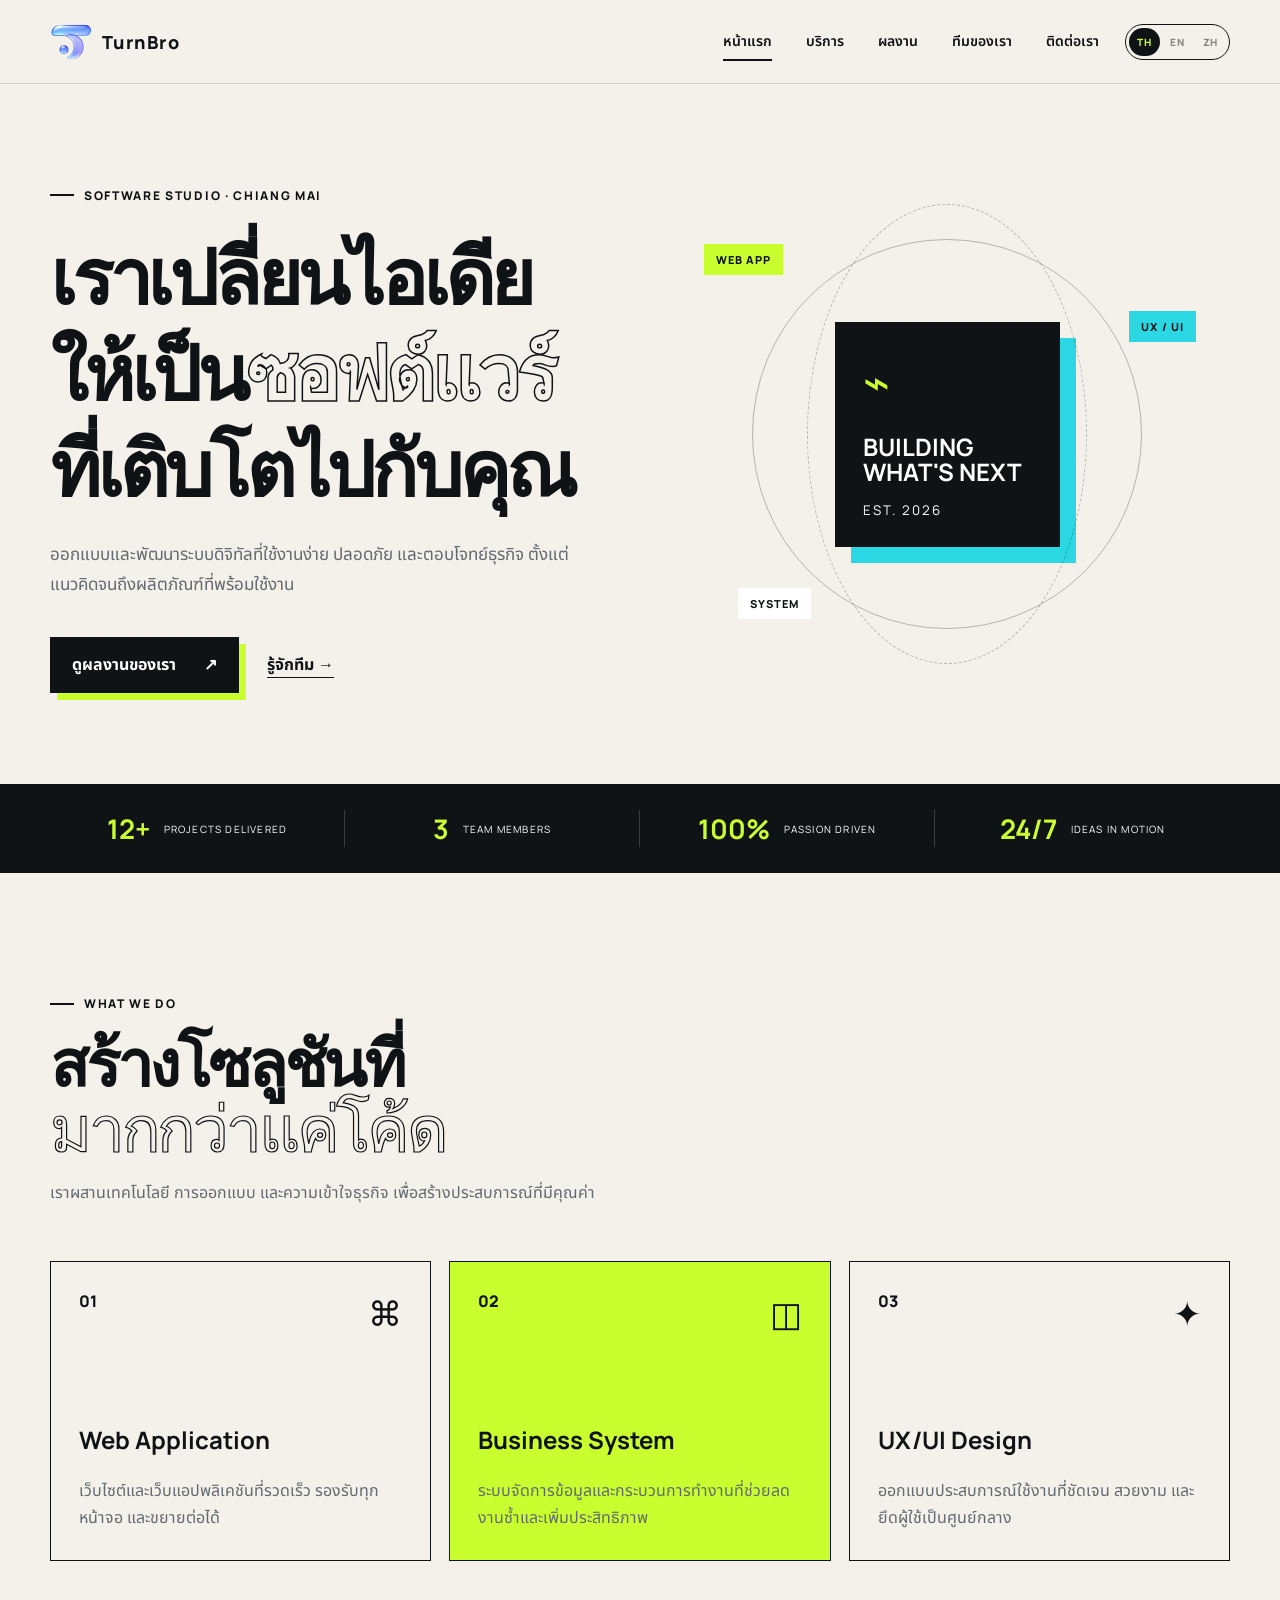
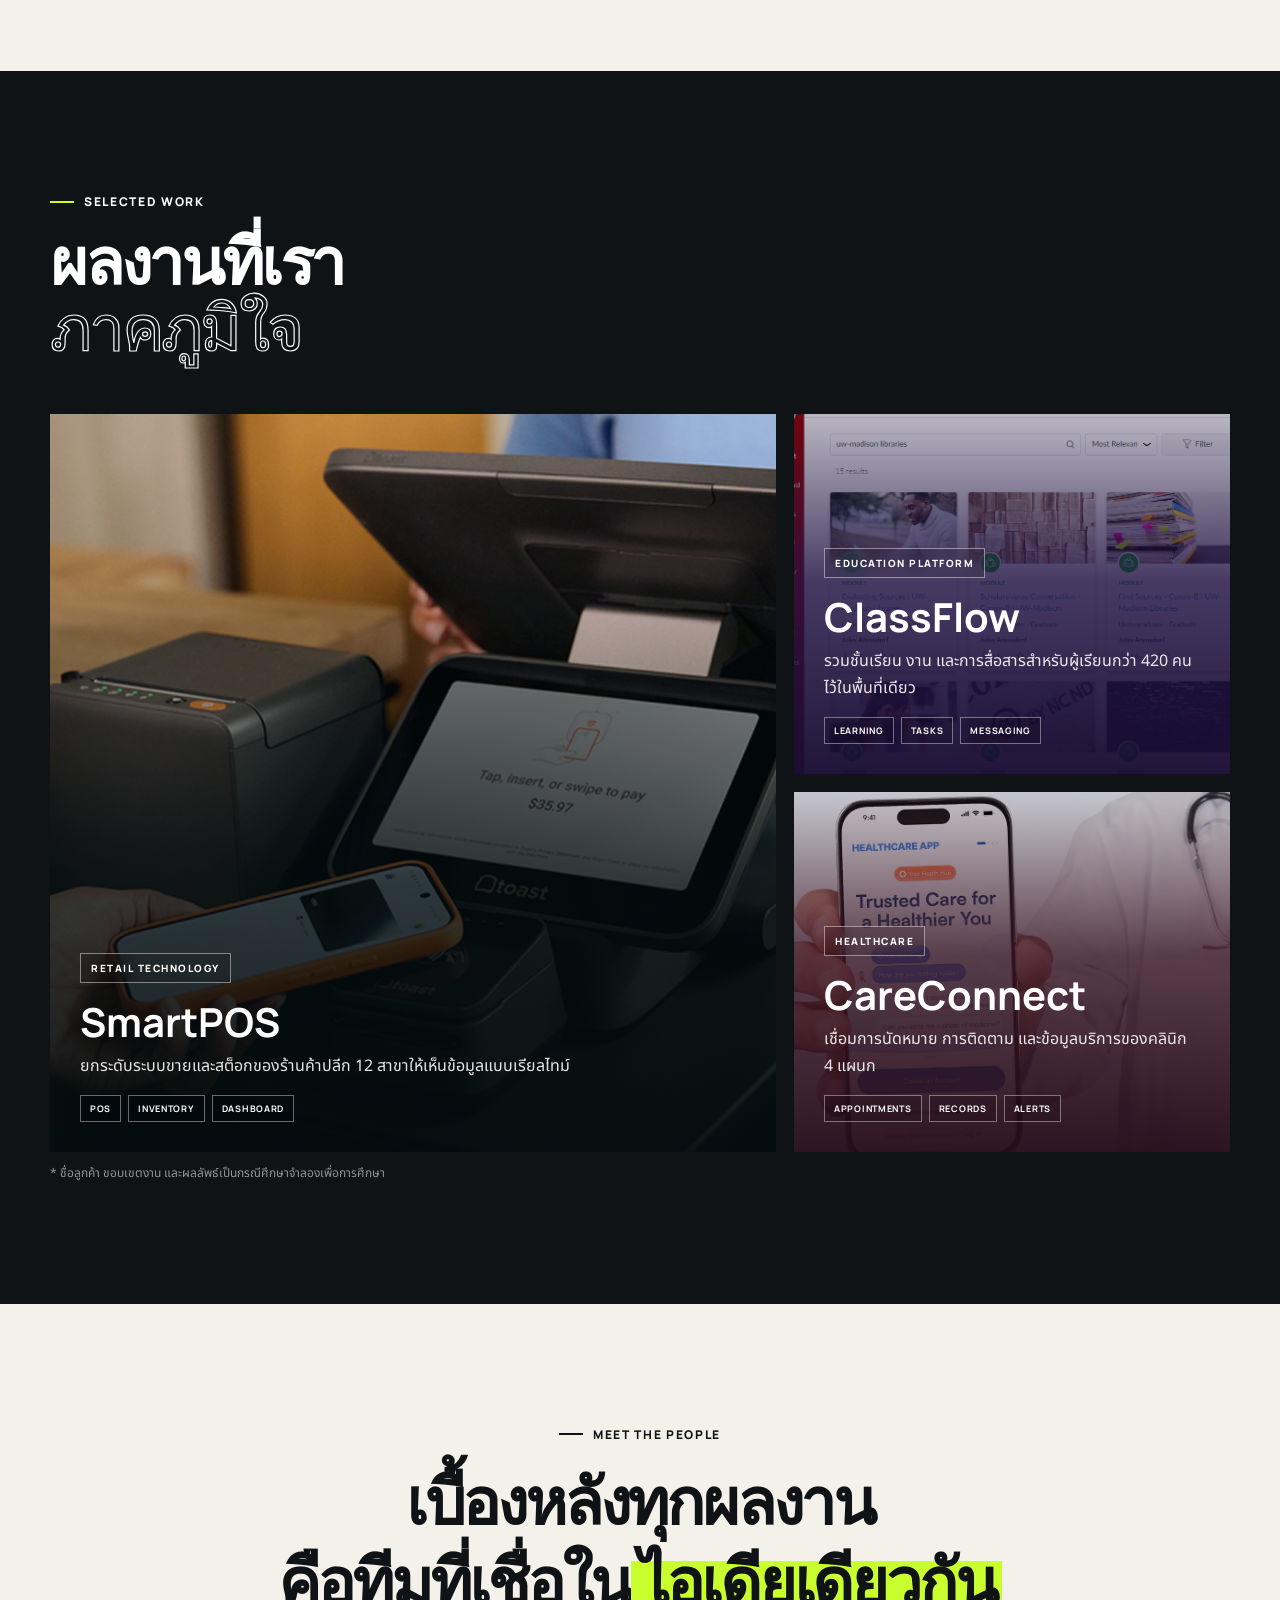
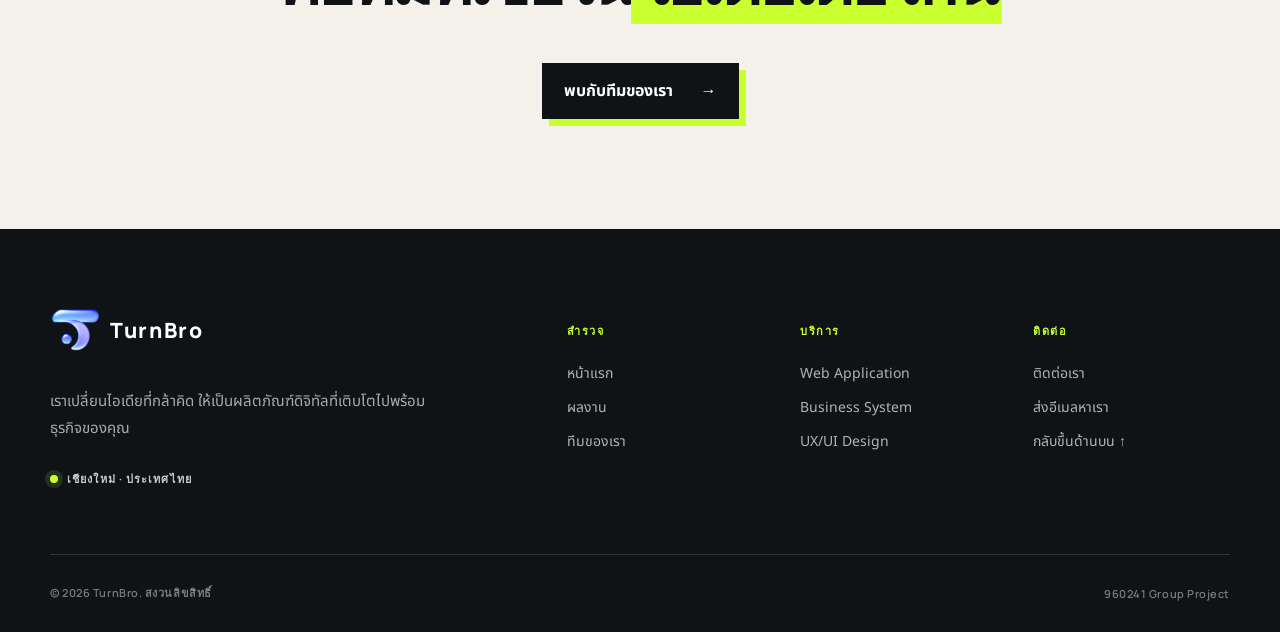
==== commit 26a70a1c: "แก้ข้อความ" ====
--- a/index.html
+++ b/index.html
@@ -100,21 +100,18 @@
               <p class="project-kicker">RETAIL TECHNOLOGY</p>
               <h3>SmartPOS</h3>
               <p class="project-summary" data-i18n="home.smartPosDescription">ระบบขายหน้าร้านและจัดการสต็อกแบบเรียลไทม์</p>
-              <p class="project-details" data-i18n-html="home.smartPosDetails"><strong>โจทย์:</strong> ยอดขายและสต็อกแยกกันจนตรวจสอบยาก<br><strong>โซลูชัน:</strong> รวม POS, Inventory และ Dashboard ไว้ในระบบเดียว<br><strong>ผลลัพธ์:</strong> ลดความคลาดเคลื่อนและสรุปรายงานได้เร็วขึ้น</p>
               <div class="project-tags"><span>POS</span><span>Inventory</span><span>Dashboard</span></div>
             </article>
             <article class="project-card project-school reveal">
               <p class="project-kicker">EDUCATION PLATFORM</p>
               <h3>ClassFlow</h3>
               <p class="project-summary" data-i18n="home.classFlowDescription">พื้นที่จัดการชั้นเรียน งาน และการสื่อสารในที่เดียว</p>
-              <p class="project-details" data-i18n-html="home.classFlowDetails"><strong>โจทย์:</strong> งานและประกาศกระจายหลายช่องทาง<br><strong>โซลูชัน:</strong> รวมชั้นเรียน งาน และการแจ้งเตือนใน Dashboard เดียว<br><strong>ผลลัพธ์:</strong> ผู้สอนและผู้เรียนติดตามความคืบหน้าได้ง่ายขึ้น</p>
               <div class="project-tags"><span>Learning</span><span>Tasks</span><span>Messaging</span></div>
             </article>
             <article class="project-card project-health reveal">
               <p class="project-kicker">HEALTHCARE</p>
               <h3>CareConnect</h3>
               <p class="project-summary" data-i18n="home.careConnectDescription">ระบบนัดหมายและติดตามข้อมูลการดูแลสุขภาพ</p>
-              <p class="project-details" data-i18n-html="home.careConnectDetails"><strong>โจทย์:</strong> ข้อมูลนัดหมายและการติดตามอยู่คนละส่วน<br><strong>โซลูชัน:</strong> เชื่อมตารางนัดหมาย ประวัติ และการแจ้งเตือน<br><strong>ผลลัพธ์:</strong> ลดโอกาสพลาดนัดและดูแลต่อเนื่องได้ดีขึ้น</p>
               <div class="project-tags"><span>Appointments</span><span>Records</span><span>Alerts</span></div>
             </article>
           </div>
